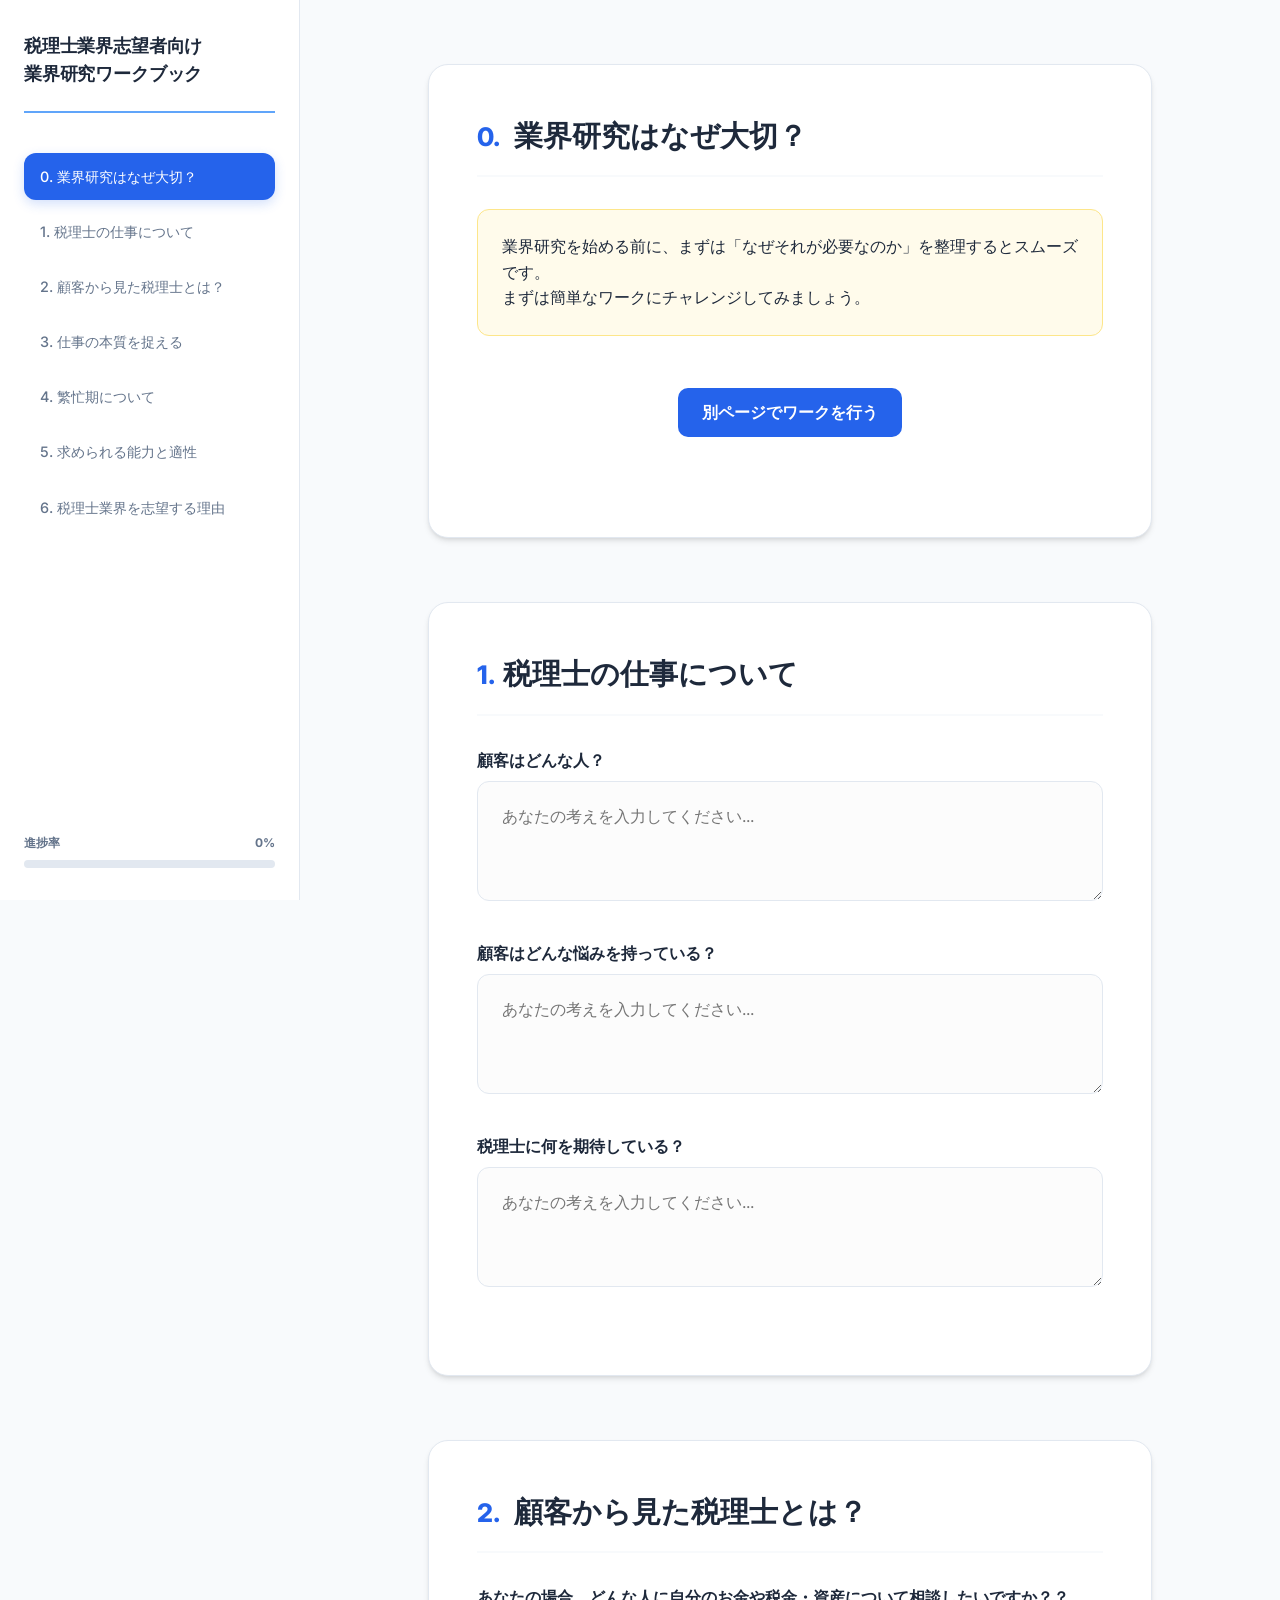
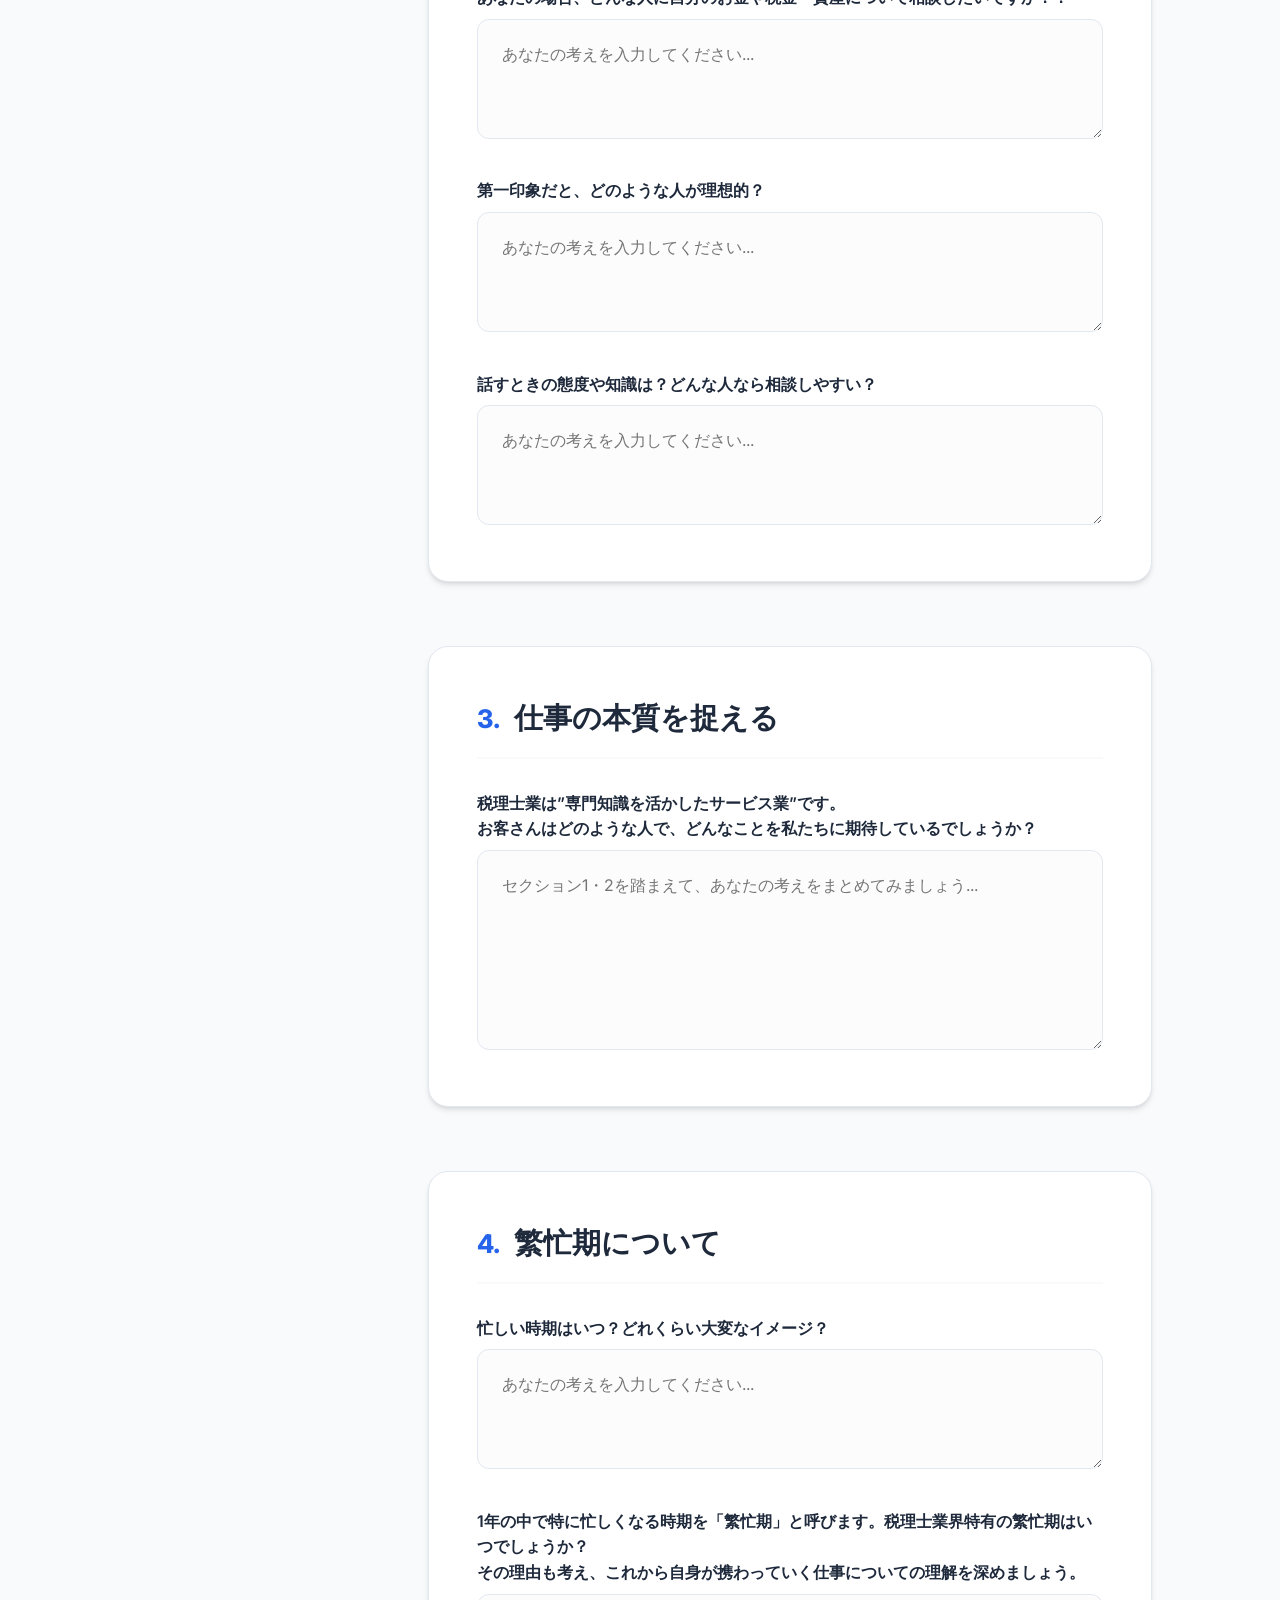
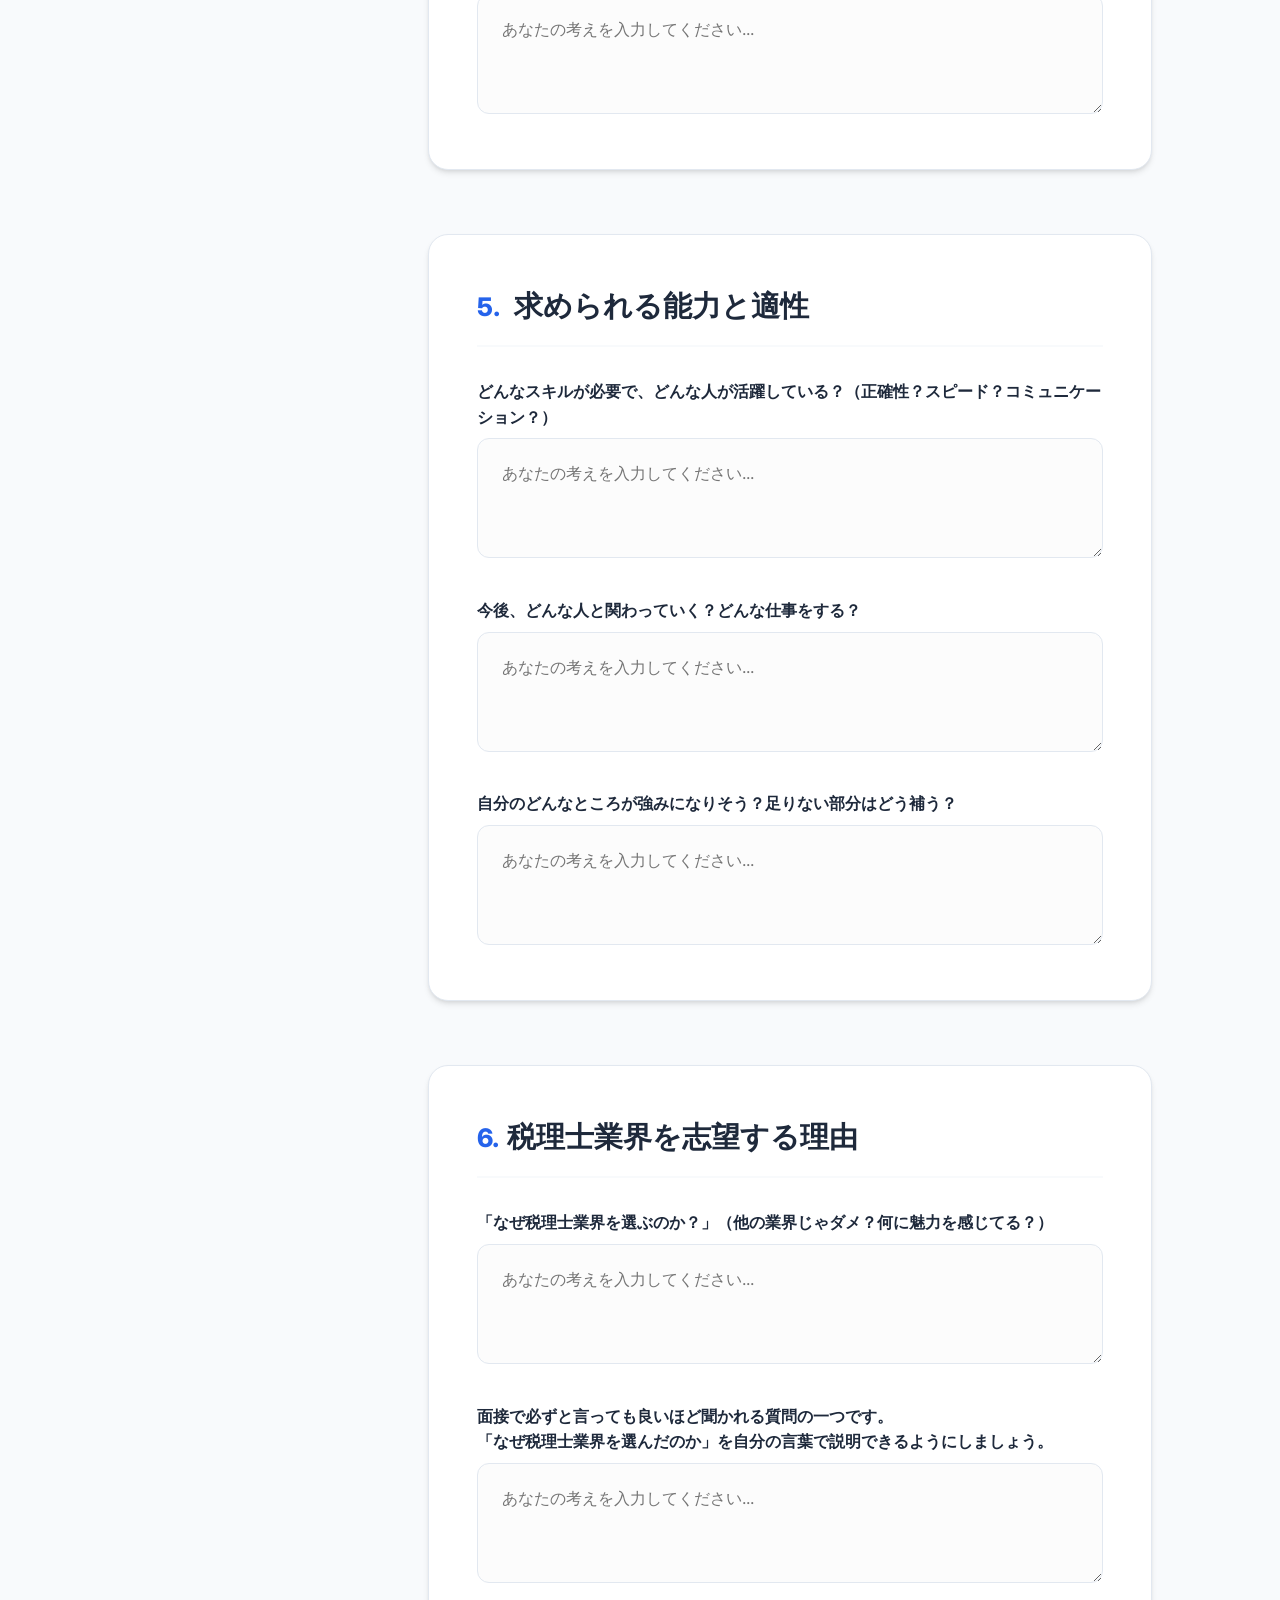
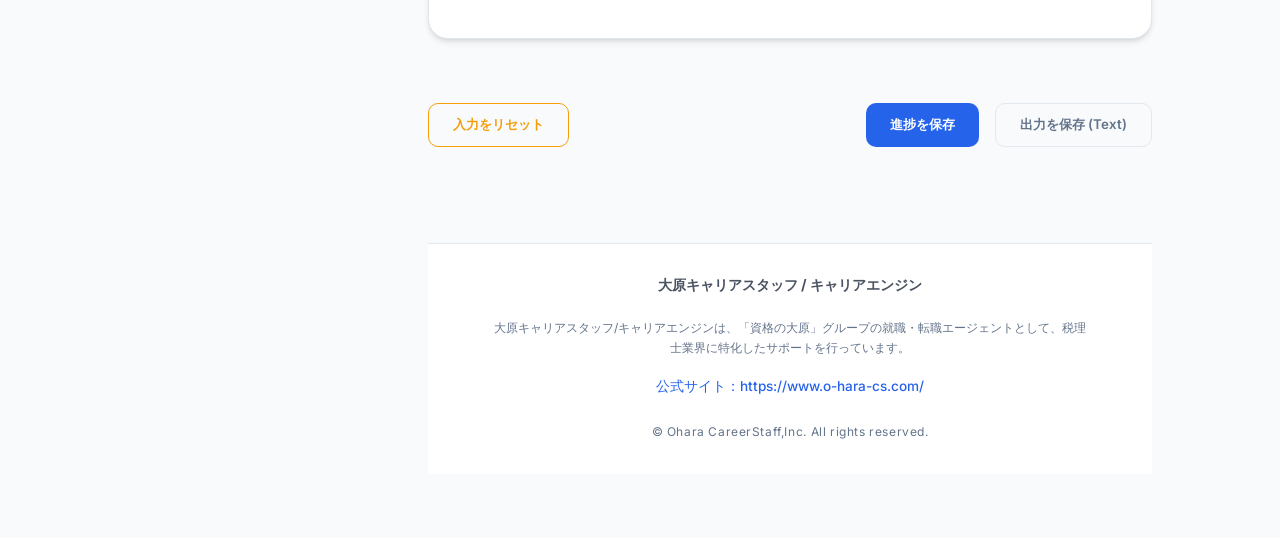
==== index.html @ fc51449e "Update index.html" ====
<!DOCTYPE html>
<html lang="ja">

<head>
    <meta charset="UTF-8">
    <meta name="viewport" content="width=device-width, initial-scale=1.0">
    <title>【税理士業界】業界研究ワークブック</title>
    <meta name="description" content="税理士業界への理解を深めるための8つの問い。ヒントを元に自分の考えを言語化しましょう。">
    <link rel="preconnect" href="https://fonts.googleapis.com">
    <link rel="preconnect" href="https://fonts.gstatic.com" crossorigin>
    <link
        href="https://fonts.googleapis.com/css2?family=Inter:wght@400;500;600;700;800&family=Outfit:wght@400;500;600;700;800&display=swap"
        rel="stylesheet">
    <link rel="stylesheet" href="style.css">
</head>

<body>
    <!-- Sidebar Navigation -->
    <aside class="sidebar">
        <div class="sidebar-header">
            <h1 class="sidebar-title">税理士業界志望者向け<br>業界研究ワークブック</h1>
        </div>
        <nav>
            <ul class="nav-links">
                <li class="nav-item"><a href="#section-0" class="active"><span>0. 業界研究はなぜ大切？</span></a></li>
                <li class="nav-item"><a href="#section-1"><span>1. 税理士の仕事について</span></a></li>
                <li class="nav-item"><a href="#section-2"><span>2. 顧客から見た税理士とは？</span></a></li>
                <li class="nav-item"><a href="#section-3"><span>3. 仕事の本質を捉える</span></a></li>
                <li class="nav-item"><a href="#section-4"><span>4. 繁忙期について</span></a></li>
                <li class="nav-item"><a href="#section-5"><span>5. 求められる能力と適性</span></a></li>
                <li class="nav-item"><a href="#section-6"><span>6. 税理士業界を志望する理由</span></a></li>
            </ul>
        </nav>
        <div class="progress-container">
            <div class="progress-label">
                <span>進捗率</span>
                <span id="progress-percent">0%</span>
            </div>
            <div class="progress-bar">
                <div id="progress-fill" class="progress-fill"></div>
            </div>
        </div>
    </aside>

    <!-- Main Content -->
    <main class="main-content">
        <form id="workbook-form">

            <!-- Section 0 -->
            <section id="section-0" class="workbook-section">
                <div class="section-header">
                    <h2 class="section-title"><span class="section-number">0.</span> 業界研究はなぜ大切？</h2>
                </div>
                <div style="background-color: var(--hint-bg); border: 1px solid var(--hint-border); padding: 1.5rem; border-radius: var(--radius); margin-bottom: 2rem;">
                    <p style="margin: 0;">業界研究を始める前に、まずは「なぜそれが必要なのか」を整理するとスムーズです。<br>
                        まずは簡単なワークにチャレンジしてみましょう。</p>
                </div>
                <div class="input-area" style="text-align: center; padding: 20px 0;">
                    <a href="work1.html" class="btn btn-primary"
                        style="display: inline-block; text-decoration: none; color: white;">別ページでワークを行う</a>
                </div>
            </section>

            <!-- Section 1 -->
            <section id="section-1" class="workbook-section">
                <div class="section-header">
                    <h2 class="section-title"><span class="section-number">1.</span>税理士の仕事について</h2>
                </div>
                
                <div class="question-block" style="margin-bottom: 2rem;">
                    <p style="margin-bottom: 0.5rem; font-weight: 600;">顧客はどんな人？</p>
                    <div class="input-area" style="margin-bottom: 0;">
                        <textarea name="q1_1" id="q1_1" placeholder="あなたの考えを入力してください..." style="min-height: 120px;"></textarea>
                    </div>
                </div>

                <div class="question-block" style="margin-bottom: 2rem;">
                    <p style="margin-bottom: 0.5rem; font-weight: 600;">顧客はどんな悩みを持っている？</p>
                    <div class="input-area" style="margin-bottom: 0;">
                        <textarea name="q1_2" id="q1_2" placeholder="あなたの考えを入力してください..." style="min-height: 120px;"></textarea>
                    </div>
                </div>

                <div class="question-block" style="margin-bottom: 2rem;">
                    <p style="margin-bottom: 0.5rem; font-weight: 600;">税理士に何を期待している？</p>
                    <div class="input-area" style="margin-bottom: 0;">
                        <textarea name="q1_3" id="q1_3" placeholder="あなたの考えを入力してください..." style="min-height: 120px;"></textarea>
                    </div>
                </div>

            </section>

            <!-- Section 2 -->
            <section id="section-2" class="workbook-section">
                <div class="section-header">
                    <h2 class="section-title"><span class="section-number">2.</span> 顧客から見た税理士とは？</h2>
                </div>
                
                
                <div class="question-block" style="margin-bottom: 2rem;">
                    <p style="margin-bottom: 0.5rem; font-weight: 600;">あなたの場合、どんな人に自分のお金や税金・資産について相談したいですか？？</p>
                    <div class="input-area" style="margin-bottom: 0;">
                        <textarea name="q2_1" id="q2_1" placeholder="あなたの考えを入力してください..." style="min-height: 120px;"></textarea>
                    </div>
                </div>

                <div class="question-block" style="margin-bottom: 2rem;">
                    <p style="margin-bottom: 0.5rem; font-weight: 600;">第一印象だと、どのような人が理想的？</p>
                    <div class="input-area" style="margin-bottom: 0;">
                        <textarea name="q2_2" id="q2_2" placeholder="あなたの考えを入力してください..." style="min-height: 120px;"></textarea>
                    </div>
                </div>

                <div class="question-block">
                    <p style="margin-bottom: 0.5rem; font-weight: 600;">話すときの態度や知識は？どんな人なら相談しやすい？</p>
                    <div class="input-area" style="margin-bottom: 0;">
                        <textarea name="q2_3" id="q2_3" placeholder="あなたの考えを入力してください..." style="min-height: 120px;"></textarea>
                    </div>
                </div>
            </section>

            <!-- Section 3 -->
            <section id="section-3" class="workbook-section">
                <div class="section-header">
                    <h2 class="section-title"><span class="section-number">3.</span> 仕事の本質を捉える</h2>
                </div>
                
                <div class="question-block">
                    <p style="margin-bottom: 0.5rem; font-weight: 600;">税理士業は”専門知識を活かしたサービス業”です。<br>お客さんはどのような人で、どんなことを私たちに期待しているでしょうか？</p>
                    <div class="input-area" style="margin-bottom: 0;">
                        <textarea name="q3_1" id="q3_1" placeholder="セクション1・2を踏まえて、あなたの考えをまとめてみましょう..." style="min-height: 200px;"></textarea>
                    </div>
                </div>
            </section>

            <!-- Section 4 -->
            <section id="section-4" class="workbook-section">
                <div class="section-header">
                    <h2 class="section-title"><span class="section-number">4.</span> 繁忙期について</h2>
                </div>
                <div class="question-block" style="margin-bottom: 2rem;">
                    <p style="margin-bottom: 0.5rem; font-weight: 600;">忙しい時期はいつ？どれくらい大変なイメージ？</p>
                    <div class="input-area" style="margin-bottom: 0;">
                        <textarea name="q4_1" id="q4_1" placeholder="あなたの考えを入力してください..." style="min-height: 120px;"></textarea>
                    </div>
                </div>

                <div class="question-block">
                    <p style="margin-bottom: 0.5rem; font-weight: 600;">1年の中で特に忙しくなる時期を「繁忙期」と呼びます。税理士業界特有の繁忙期はいつでしょうか？<br>その理由も考え、これから自身が携わっていく仕事についての理解を深めましょう。</p>
                    <div class="input-area" style="margin-bottom: 0;">
                        <textarea name="q4_2" id="q4_2" placeholder="あなたの考えを入力してください..." style="min-height: 120px;"></textarea>
                    </div>
                </div>
            </section>

            <!-- Section 5 -->
            <section id="section-5" class="workbook-section">
                <div class="section-header">
                    <h2 class="section-title"><span class="section-number">5.</span> 求められる能力と適性</h2>
                </div>
                <div class="question-block" style="margin-bottom: 2rem;">
                    <p style="margin-bottom: 0.5rem; font-weight: 600;">どんなスキルが必要で、どんな人が活躍している？（正確性？スピード？コミュニケーション？）</p>
                    <div class="input-area" style="margin-bottom: 0;">
                        <textarea name="q5_1" id="q5_1" placeholder="あなたの考えを入力してください..." style="min-height: 120px;"></textarea>
                    </div>
                </div>

                <div class="question-block" style="margin-bottom: 2rem;">
                    <p style="margin-bottom: 0.5rem; font-weight: 600;">今後、どんな人と関わっていく？どんな仕事をする？</p>
                    <div class="input-area" style="margin-bottom: 0;">
                        <textarea name="q5_2" id="q5_2" placeholder="あなたの考えを入力してください..." style="min-height: 120px;"></textarea>
                    </div>
                </div>

                <div class="question-block">
                    <p style="margin-bottom: 0.5rem; font-weight: 600;">自分のどんなところが強みになりそう？足りない部分はどう補う？</p>
                    <div class="input-area" style="margin-bottom: 0;">
                        <textarea name="q5_3" id="q5_3" placeholder="あなたの考えを入力してください..." style="min-height: 120px;"></textarea>
                    </div>
                </div>
            </section>

            <!-- Section 6 -->
            <section id="section-6" class="workbook-section">
                <div class="section-header">
                    <h2 class="section-title"><span class="section-number">6.</span>税理士業界を志望する理由</h2>
                </div>
                <div class="question-block" style="margin-bottom: 2rem;">
                    <p style="margin-bottom: 0.5rem; font-weight: 600;">「なぜ税理士業界を選ぶのか？」（他の業界じゃダメ？何に魅力を感じてる？）</p>
                    <div class="input-area" style="margin-bottom: 0;">
                        <textarea name="q6_1" id="q6_1" placeholder="あなたの考えを入力してください..." style="min-height: 120px;"></textarea>
                    </div>
                </div>

                <div class="question-block">
                    <p style="margin-bottom: 0.5rem; font-weight: 600;">面接で必ずと言っても良いほど聞かれる質問の一つです。<br>「なぜ税理士業界を選んだのか」を自分の言葉で説明できるようにしましょう。</p>
                    <div class="input-area" style="margin-bottom: 0;">
                        <textarea name="q6_2" id="q6_2" placeholder="あなたの考えを入力してください..." style="min-height: 120px;"></textarea>
                    </div>
                </div>
            </section>

            <div class="actions">
                <button type="button" id="reset-btn" class="btn btn-outline"
                    style="color: var(--accent); border-color: var(--accent);">入力をリセット</button>
                <div style="flex: 1;"></div>
                <button type="button" id="save-btn" class="btn btn-primary">進捗を保存</button>
                <button type="button" id="export-btn" class="btn btn-outline">出力を保存 (Text)</button>
            </div>
        </form>

        <footer class="main-footer">
            <div class="footer-logo">
                <div class="brand-text">大原キャリアスタッフ / キャリアエンジン</div>
            </div>
            <p class="footer-description">
                大原キャリアスタッフ/キャリアエンジンは、「資格の大原」グループの就職・転職エージェントとして、税理士業界に特化したサポートを行っています。
            </p>
            <div class="footer-links">
                <a href="https://www.o-hara-cs.com/" target="_blank">公式サイト：https://www.o-hara-cs.com/</a>
            </div>
            <p class="copyright">© Ohara CareerStaff,Inc. All rights reserved.</p>
        </footer>
    </main>

    <div id="toast"
        style="position: fixed; bottom: 20px; right: 20px; background: #334155; color: white; padding: 10px 20px; border-radius: 8px; display: none; z-index: 1000;">
        保存しました
    </div>

    <script src="app.js"></script>
</body>

</html>
---- style.css ----
:root {
    --primary: #2563eb;
    --primary-light: #60a5fa;
    --primary-dark: #1e40af;
    --accent: #f59e0b;
    --bg-main: #f8fafc;
    --card-bg: #ffffff;
    --sidebar-bg: #ffffff;
    --text-main: #1e293b;
    --text-muted: #64748b;
    --border: #e2e8f0;
    --hint-bg: #fffbeb;
    --hint-border: #fde68a;
    --hint-text: #b45309;
    --deep-bg: #f0f9ff;
    --deep-border: #bae6fd;
    --deep-text: #0369a1;
    --radius: 12px;
    --shadow: 0 4px 6px -1px rgb(0 0 0 / 0.1), 0 2px 4px -2px rgb(0 0 0 / 0.1);
    --transition: all 0.2s ease;
}

* {
    margin: 0;
    padding: 0;
    box-sizing: border-box;
}

body {
    font-family: 'Inter', 'Outfit', -apple-system, BlinkMacSystemFont, "Segoe UI", Roboto, "Helvetica Neue", Arial, sans-serif;
    color: var(--text-main);
    background-color: var(--bg-main);
    line-height: 1.6;
    display: flex;
    min-height: 100vh;
}

/* Sidebar */
.sidebar {
    width: 300px;
    background-color: var(--sidebar-bg);
    border-right: 1px solid var(--border);
    height: 100vh;
    position: fixed;
    padding: 2rem 1.5rem;
    overflow-y: auto;
    display: flex;
    flex-direction: column;
}

.sidebar-header {
    margin-bottom: 2.5rem;
    padding-bottom: 1.5rem;
    border-bottom: 2px solid var(--primary-light);
}

.sidebar-title {
    font-family: 'Outfit', 'Inter', sans-serif;
    font-size: 1.15rem;
    font-weight: 800;
    line-height: 1.5;
    color: var(--text-main);
    letter-spacing: -0.01em;
}

.brand-text {
    font-family: 'Inter', 'Outfit', sans-serif;
    font-weight: 700;
    color: var(--text-main);
    font-size: 0.9rem;
    line-height: 1.25;
}

.brand-text span {
    font-size: 0.95rem;
    color: #1a202c;
    display: block;
}

.nav-links {
    list-style: none;
    flex: 1;
}

.nav-item {
    margin-bottom: 0.5rem;
}

.nav-item a {
    display: flex;
    align-items: center;
    padding: 0.75rem 1rem;
    text-decoration: none;
    color: var(--text-muted);
    border-radius: var(--radius);
    font-size: 0.9rem;
    font-weight: 500;
    transition: var(--transition);
}

.nav-item a:hover {
    background-color: #e2e8f0;
    color: var(--text-main);
}

.nav-item a.active {
    background-color: var(--primary);
    color: white;
    box-shadow: 0 4px 12px rgba(37, 99, 235, 0.2);
}

.progress-container {
    margin-top: auto;
    padding-top: 2rem;
}

.progress-label {
    font-size: 0.75rem;
    font-weight: 700;
    text-transform: uppercase;
    color: var(--text-muted);
    margin-bottom: 0.5rem;
    display: flex;
    justify-content: space-between;
}

.progress-bar {
    height: 8px;
    background-color: var(--border);
    border-radius: 4px;
    overflow: hidden;
}

.progress-fill {
    height: 100%;
    background-color: var(--primary);
    width: 0%;
    transition: width 0.5s ease;
}

/* Main Content */
.main-content {
    margin-left: 300px;
    flex: 1;
    padding: 4rem 10%;
    max-width: 1200px;
}

.workbook-section {
    background: var(--card-bg);
    border-radius: 20px;
    padding: 3rem;
    box-shadow: var(--shadow);
    margin-bottom: 4rem;
    border: 1px solid var(--border);
    animation: slideUp 0.6s ease-out;
}

@keyframes slideUp {
    from {
        opacity: 0;
        transform: translateY(20px);
    }

    to {
        opacity: 1;
        transform: translateY(0);
    }
}

.section-header {
    margin-bottom: 2rem;
    border-bottom: 2px solid var(--bg-main);
    padding-bottom: 1rem;
}

.section-number {
    display: inline-block;
    color: var(--primary);
    font-weight: 800;
    font-size: 1.6rem;
    margin-right: 0.5rem;
}

.section-title {
    font-size: 1.8rem;
    font-weight: 700;
}

.hint-box {
    background-color: var(--hint-bg);
    border: 1px solid var(--hint-border);
    padding: 1.5rem;
    border-radius: var(--radius);
    margin-bottom: 2rem;
    position: relative;
}

.hint-box::before {
    content: "HINT";
    position: absolute;
    top: -10px;
    left: 20px;
    background-color: var(--accent);
    color: white;
    font-size: 0.7rem;
    font-weight: 900;
    padding: 2px 8px;
    border-radius: 4px;
}

.question-box::before {
    content: "Question";
    background-color: var(--primary); /* Optional: different color to distinguish from HINT */
}

.hint-list {
    list-style: none;
}

.hint-list li {
    font-size: 0.95rem;
    color: var(--hint-text);
    margin-bottom: 0.5rem;
}

.hint-list li::before {
    content: "👉";
    margin-right: 8px;
}

.input-area {
    margin-bottom: 2rem;
}

textarea {
    width: 100%;
    min-height: 200px;
    padding: 1.5rem;
    border: 1px solid var(--border);
    border-radius: var(--radius);
    font-family: inherit;
    font-size: 1rem;
    resize: vertical;
    transition: var(--transition);
    background-color: #fcfcfc;
}

textarea:focus {
    outline: none;
    border-color: var(--primary);
    box-shadow: 0 0 0 4px rgba(37, 99, 235, 0.1);
    background-color: white;
}

.deep-dive {
    background-color: var(--deep-bg);
    border: 1px solid var(--deep-border);
    padding: 1.5rem;
    border-radius: var(--radius);
}

.deep-dive h4 {
    color: var(--deep-text);
    font-size: 1rem;
    margin-bottom: 0.75rem;
    display: flex;
    align-items: center;
    gap: 8px;
}

.deep-dive h4 i {
    font-style: normal;
}

.deep-dive p {
    font-size: 0.9rem;
    color: var(--deep-text);
    opacity: 0.8;
}

.actions {
    display: flex;
    justify-content: flex-end;
    gap: 1rem;
    margin-top: 2rem;
}

.btn {
    padding: 0.75rem 1.5rem;
    border-radius: 10px;
    font-weight: 600;
    cursor: pointer;
    transition: var(--transition);
    border: none;
    font-family: inherit;
}

.btn-primary {
    background-color: var(--primary);
    color: white;
}

.btn-primary:hover {
    background-color: var(--primary-dark);
}

.btn-outline {
    background-color: transparent;
    border: 1px solid var(--border);
    color: var(--text-muted);
}

.btn-outline:hover {
    background-color: var(--bg-main);
    color: var(--text-main);
}

/* Footer Styling */
.main-footer {
    margin-top: 6rem;
    background: white;
    border-top: 1px solid var(--border);
    padding: 2rem 0;
    text-align: center;
}

.footer-logo {
    display: flex;
    justify-content: center;
    align-items: center;
    gap: 10px;
    margin-bottom: 1.5rem;
    opacity: 0.8;
}

.footer-description {
    max-width: 600px;
    margin: 0 auto 1rem;
    color: var(--text-muted);
    font-size: 0.75rem;
    line-height: 1.6;
}

.footer-links {
    margin-bottom: 1.5rem;
}

.footer-links a {
    color: var(--primary);
    text-decoration: none;
    font-size: 0.85rem;
    font-weight: 500;
}

.copyright {
    font-size: 0.75rem;
    color: var(--text-muted);
    letter-spacing: 0.05em;
}

/* Responsive */
@media (max-width: 1024px) {
    .sidebar {
        width: 80px;
        padding: 2rem 0.5rem;
    }

    .sidebar-header {
        text-align: center;
    }

    .sidebar-title {
        display: none;
    }

    .main-content {
        margin-left: 80px;
        padding: 2rem 5%;
    }

    .nav-item a {
        justify-content: center;
        padding: 1rem;
    }
}

@media (max-width: 768px) {
    body {
        flex-direction: column;
    }

    .sidebar {
        position: sticky;
        top: 0;
        width: 100%;
        height: auto;
        border-right: none;
        border-bottom: 1px solid var(--border);
        padding: 1rem;
        z-index: 100;
        background: rgba(255, 255, 255, 0.95);
        backdrop-filter: blur(8px);
    }

    .sidebar-header {
        margin-bottom: 1rem;
        padding-bottom: 0.5rem;
        border-bottom: 1px solid var(--border);
        text-align: center;
    }

    .sidebar-title {
        display: block;
        font-size: 1rem;
    }

    .nav-links {
        display: flex;
        flex-wrap: wrap;
        justify-content: center;
        gap: 0.5rem;
        padding-bottom: 0.5rem;
    }

    .nav-item {
        margin-bottom: 0.25rem;
        flex-shrink: 0;
    }

    .nav-item a {
        padding: 0.4rem 0.8rem;
        font-size: 0.75rem;
        border: 1px solid var(--border);
        background: white;
    }

    .nav-item a.active {
        background: var(--primary);
        border-color: var(--primary);
    }

    .progress-container {
        display: none;
    }

    .main-content {
        margin-left: 0;
        padding: 2rem 1rem;
    }

    .workbook-section {
        padding: 1.5rem;
        margin-bottom: 2rem;
    }

    .section-title {
        font-size: 1.4rem;
    }

    .section-number {
        font-size: 1.3rem;
    }

    .hint-box {
        padding: 1rem;
        margin-bottom: 1rem;
    }

    textarea {
        min-height: 200px;
        padding: 1rem;
        background-color: white;
        border-color: #cbd5e1;
    }

    .actions {
        flex-direction: column;
        gap: 0.5rem;
    }

    .actions .btn {
        width: 100%;
    }

    .actions div {
        display: none;
    }
}
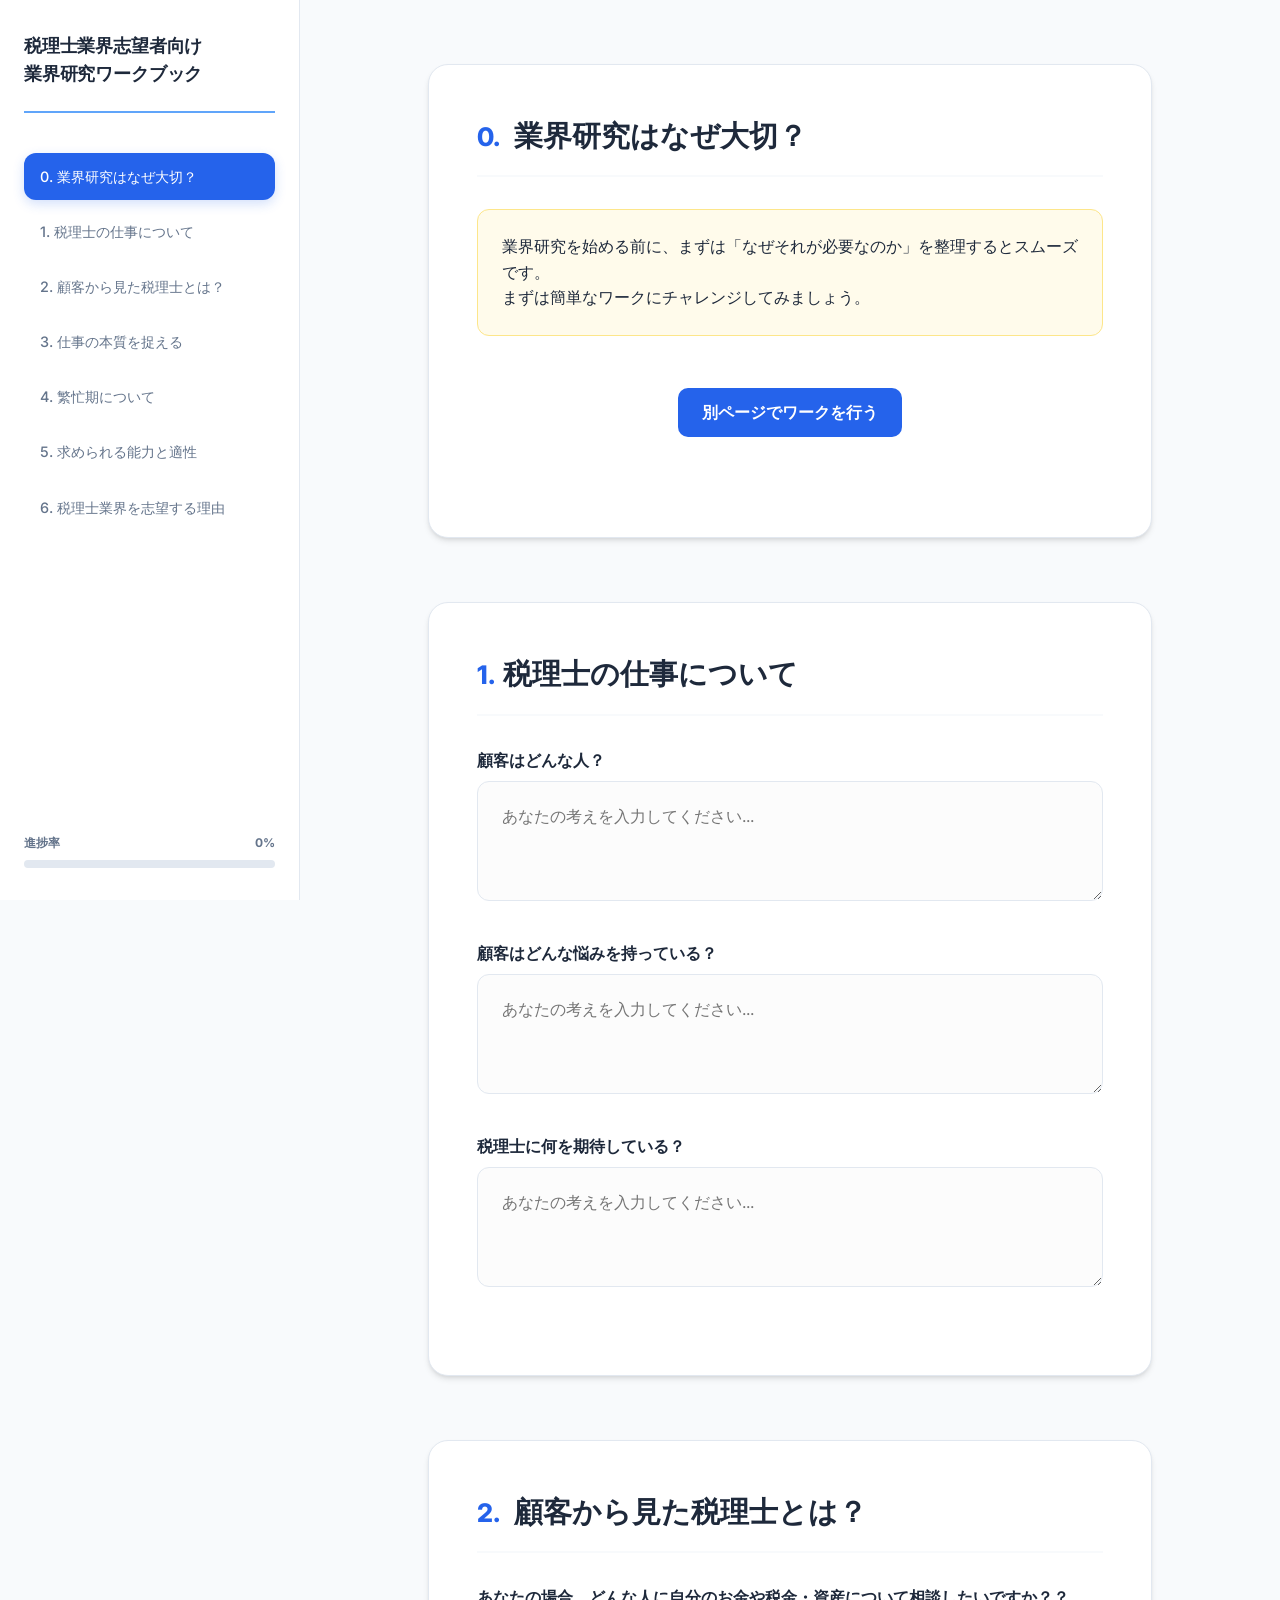
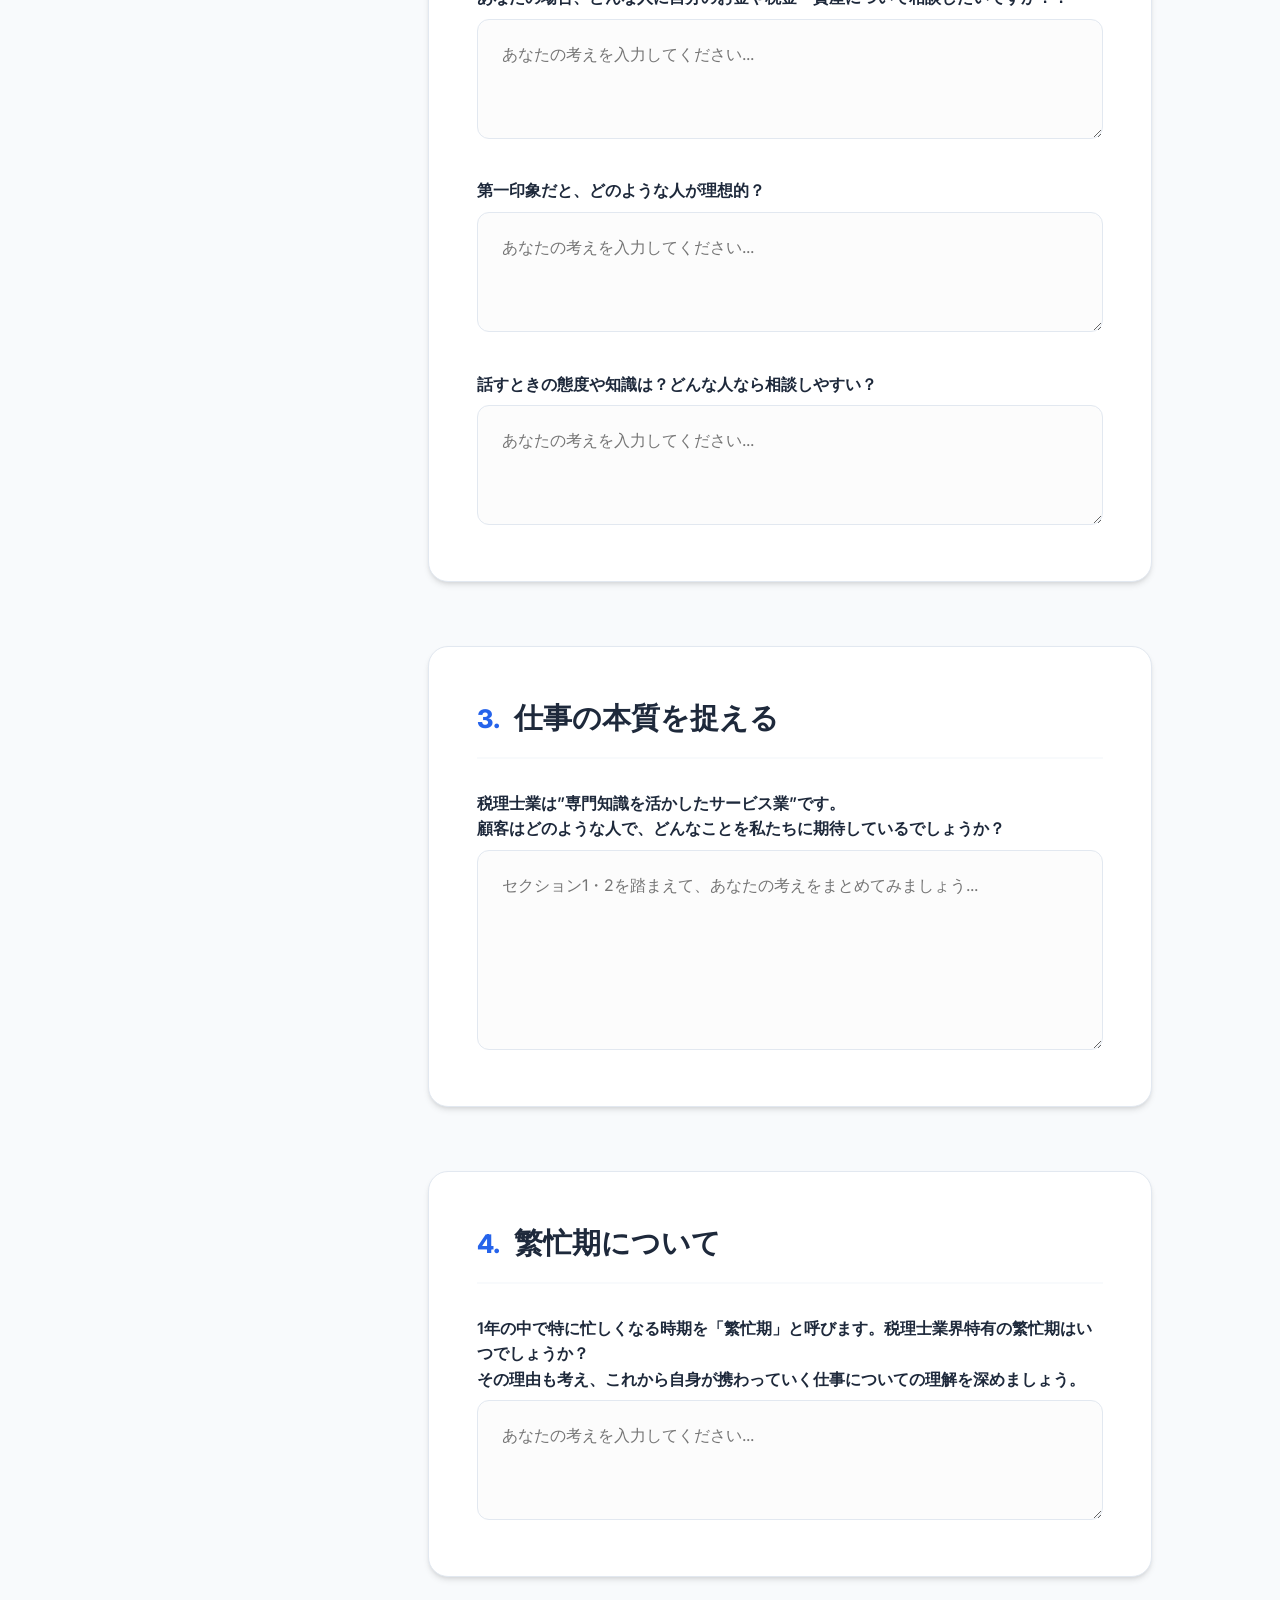
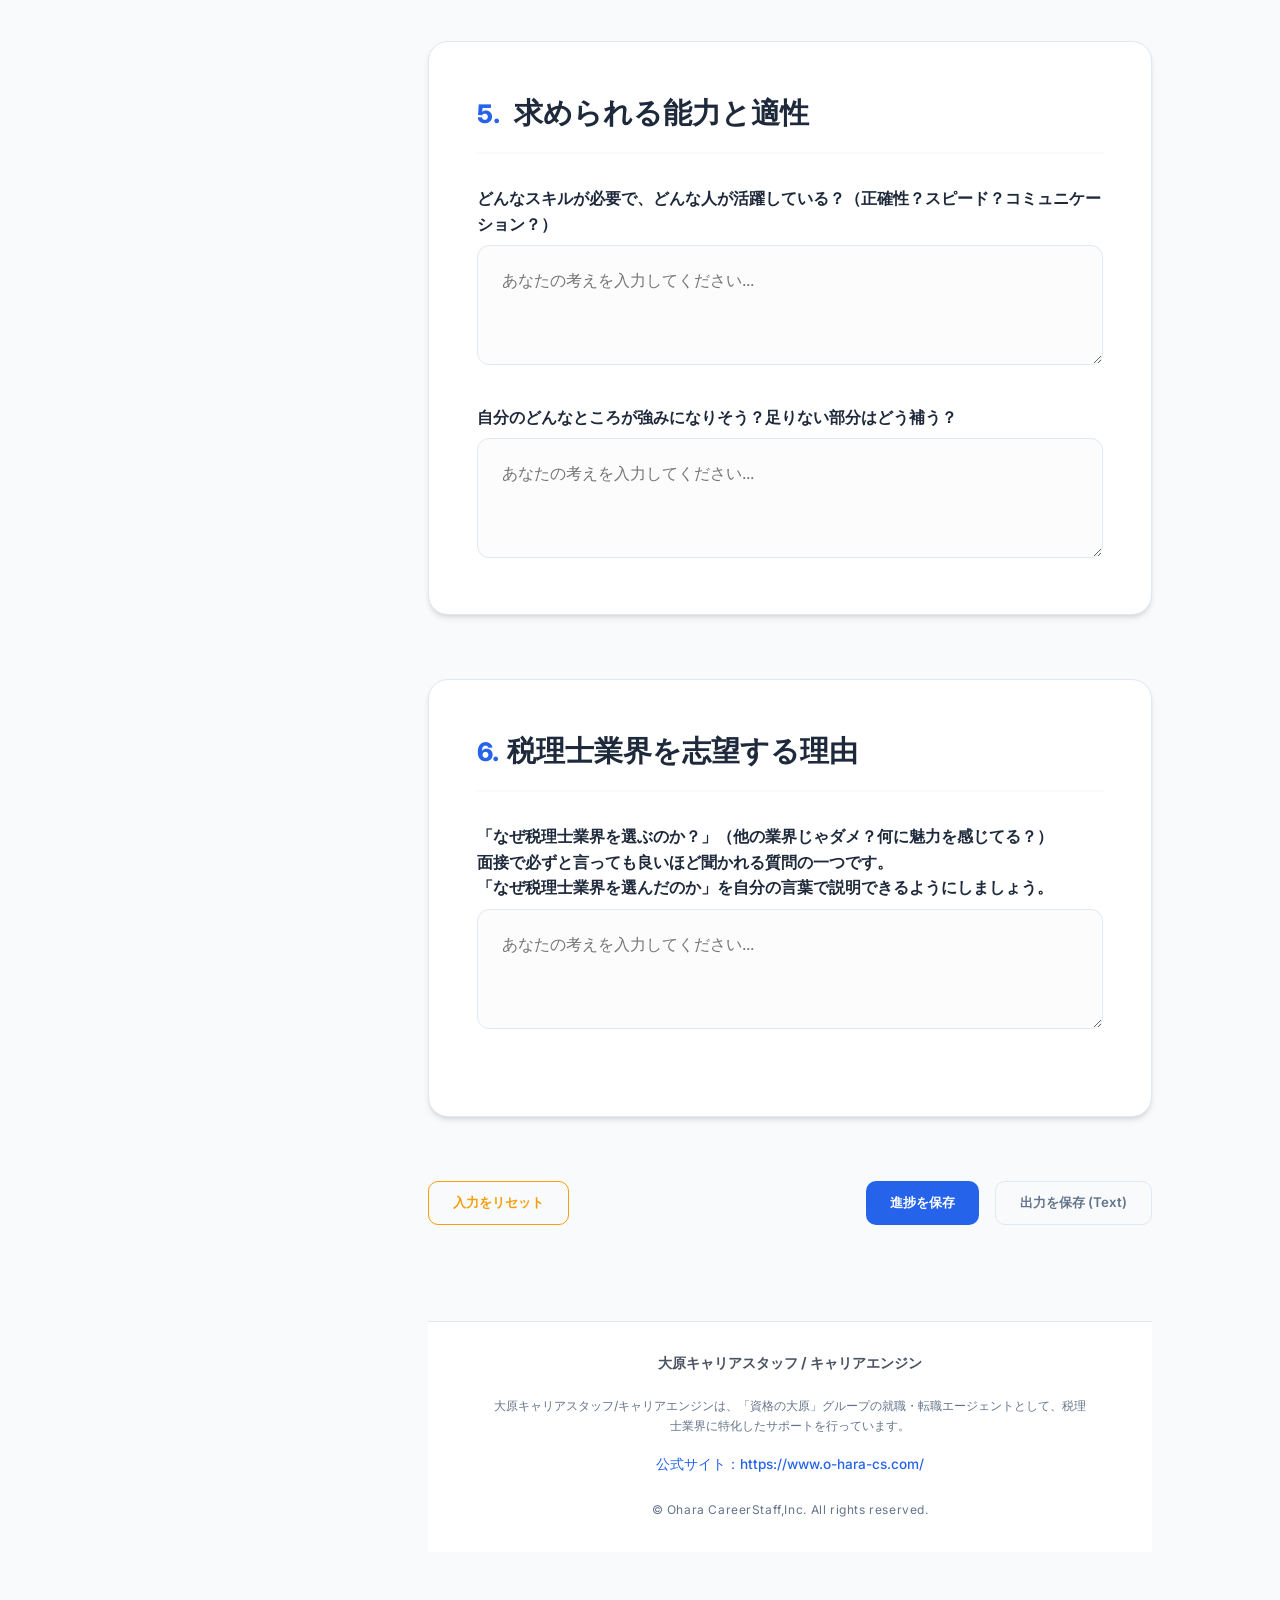
==== commit c75b7482: "Update index.html" ====
--- a/index.html
+++ b/index.html
@@ -126,7 +126,7 @@
                 </div>
                 
                 <div class="question-block">
-                    <p style="margin-bottom: 0.5rem; font-weight: 600;">税理士業は”専門知識を活かしたサービス業”です。<br>お客さんはどのような人で、どんなことを私たちに期待しているでしょうか？</p>
+                    <p style="margin-bottom: 0.5rem; font-weight: 600;">税理士業は”専門知識を活かしたサービス業”です。<br>顧客はどのような人で、どんなことを私たちに期待しているでしょうか？</p>
                     <div class="input-area" style="margin-bottom: 0;">
                         <textarea name="q3_1" id="q3_1" placeholder="セクション1・2を踏まえて、あなたの考えをまとめてみましょう..." style="min-height: 200px;"></textarea>
                     </div>
@@ -138,12 +138,6 @@
                 <div class="section-header">
                     <h2 class="section-title"><span class="section-number">4.</span> 繁忙期について</h2>
                 </div>
-                <div class="question-block" style="margin-bottom: 2rem;">
-                    <p style="margin-bottom: 0.5rem; font-weight: 600;">忙しい時期はいつ？どれくらい大変なイメージ？</p>
-                    <div class="input-area" style="margin-bottom: 0;">
-                        <textarea name="q4_1" id="q4_1" placeholder="あなたの考えを入力してください..." style="min-height: 120px;"></textarea>
-                    </div>
-                </div>
 
                 <div class="question-block">
                     <p style="margin-bottom: 0.5rem; font-weight: 600;">1年の中で特に忙しくなる時期を「繁忙期」と呼びます。税理士業界特有の繁忙期はいつでしょうか？<br>その理由も考え、これから自身が携わっていく仕事についての理解を深めましょう。</p>
@@ -165,13 +159,6 @@
                     </div>
                 </div>
 
-                <div class="question-block" style="margin-bottom: 2rem;">
-                    <p style="margin-bottom: 0.5rem; font-weight: 600;">今後、どんな人と関わっていく？どんな仕事をする？</p>
-                    <div class="input-area" style="margin-bottom: 0;">
-                        <textarea name="q5_2" id="q5_2" placeholder="あなたの考えを入力してください..." style="min-height: 120px;"></textarea>
-                    </div>
-                </div>
-
                 <div class="question-block">
                     <p style="margin-bottom: 0.5rem; font-weight: 600;">自分のどんなところが強みになりそう？足りない部分はどう補う？</p>
                     <div class="input-area" style="margin-bottom: 0;">
@@ -186,18 +173,12 @@
                     <h2 class="section-title"><span class="section-number">6.</span>税理士業界を志望する理由</h2>
                 </div>
                 <div class="question-block" style="margin-bottom: 2rem;">
-                    <p style="margin-bottom: 0.5rem; font-weight: 600;">「なぜ税理士業界を選ぶのか？」（他の業界じゃダメ？何に魅力を感じてる？）</p>
+                    <p style="margin-bottom: 0.5rem; font-weight: 600;">「なぜ税理士業界を選ぶのか？」（他の業界じゃダメ？何に魅力を感じてる？）<br>面接で必ずと言っても良いほど聞かれる質問の一つです。<br>「なぜ税理士業界を選んだのか」を自分の言葉で説明できるようにしましょう。</p>
                     <div class="input-area" style="margin-bottom: 0;">
                         <textarea name="q6_1" id="q6_1" placeholder="あなたの考えを入力してください..." style="min-height: 120px;"></textarea>
                     </div>
                 </div>
 
-                <div class="question-block">
-                    <p style="margin-bottom: 0.5rem; font-weight: 600;">面接で必ずと言っても良いほど聞かれる質問の一つです。<br>「なぜ税理士業界を選んだのか」を自分の言葉で説明できるようにしましょう。</p>
-                    <div class="input-area" style="margin-bottom: 0;">
-                        <textarea name="q6_2" id="q6_2" placeholder="あなたの考えを入力してください..." style="min-height: 120px;"></textarea>
-                    </div>
-                </div>
             </section>
 
             <div class="actions">
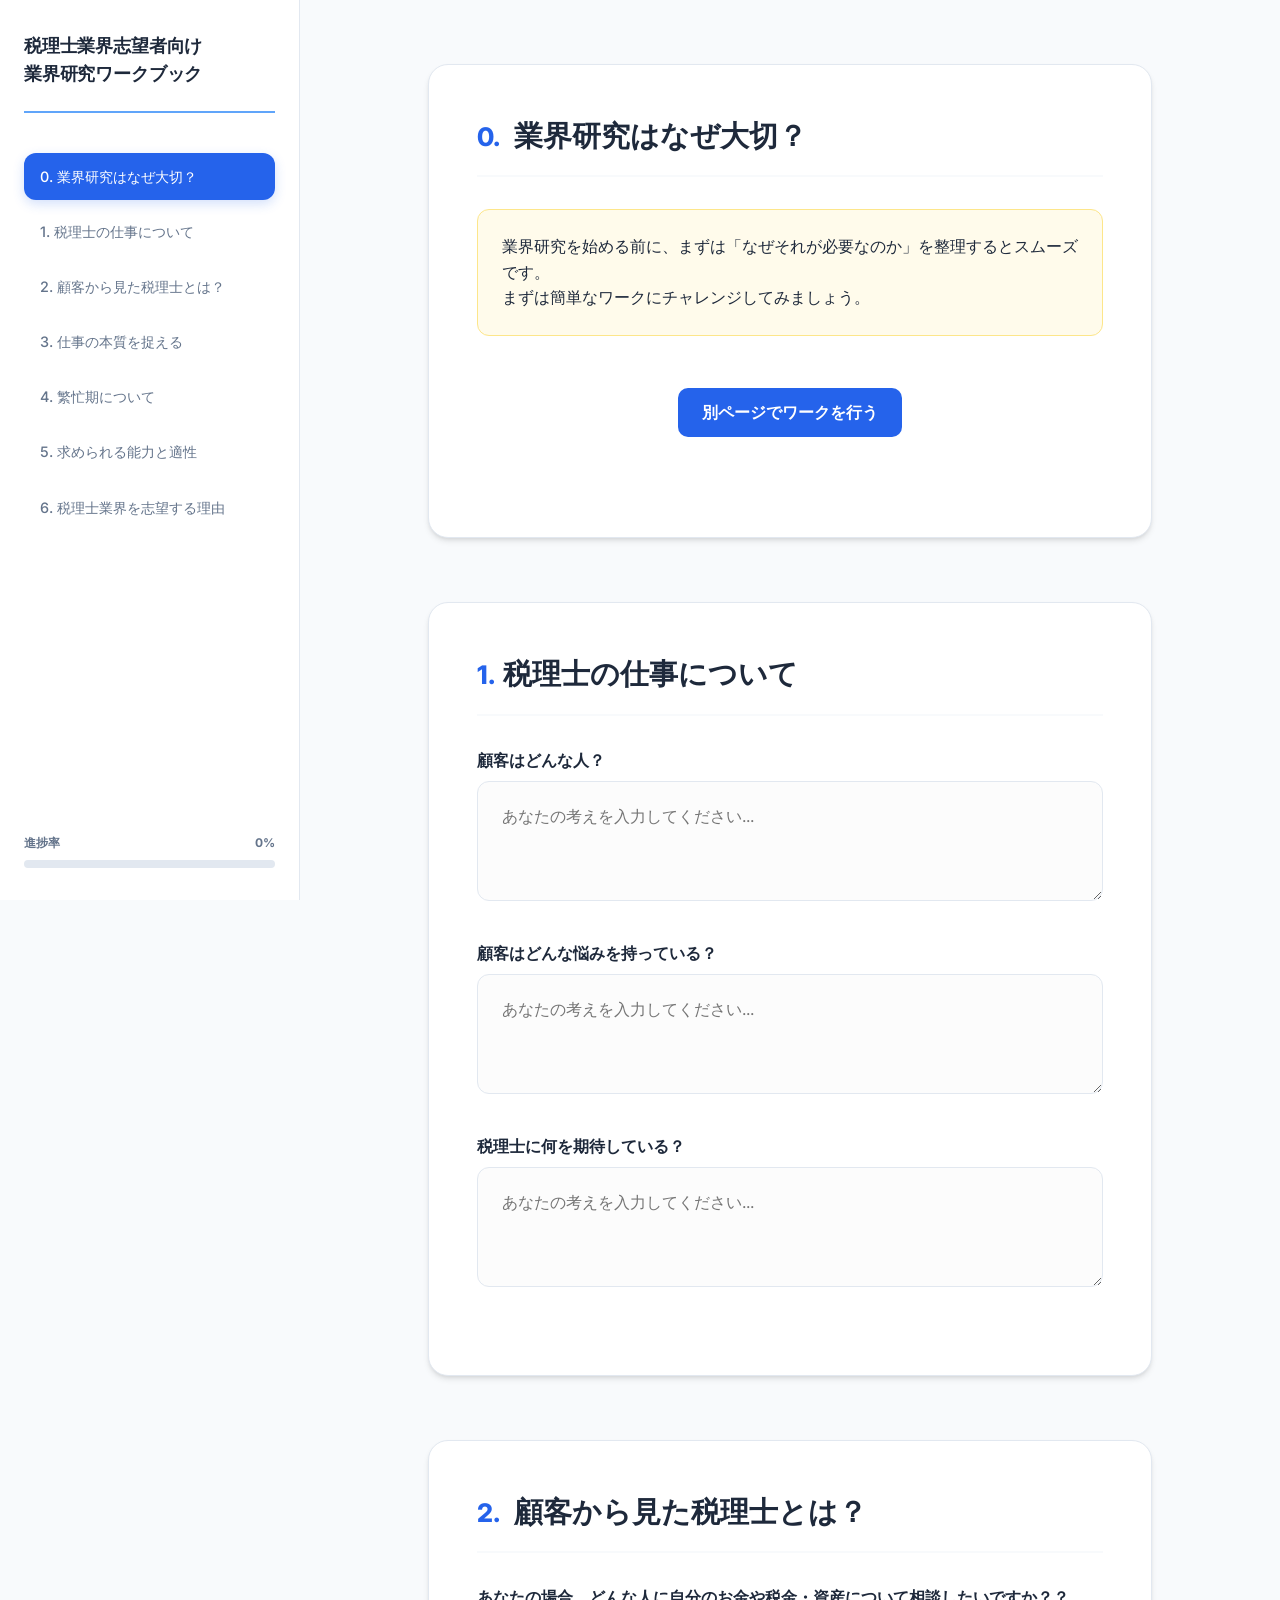
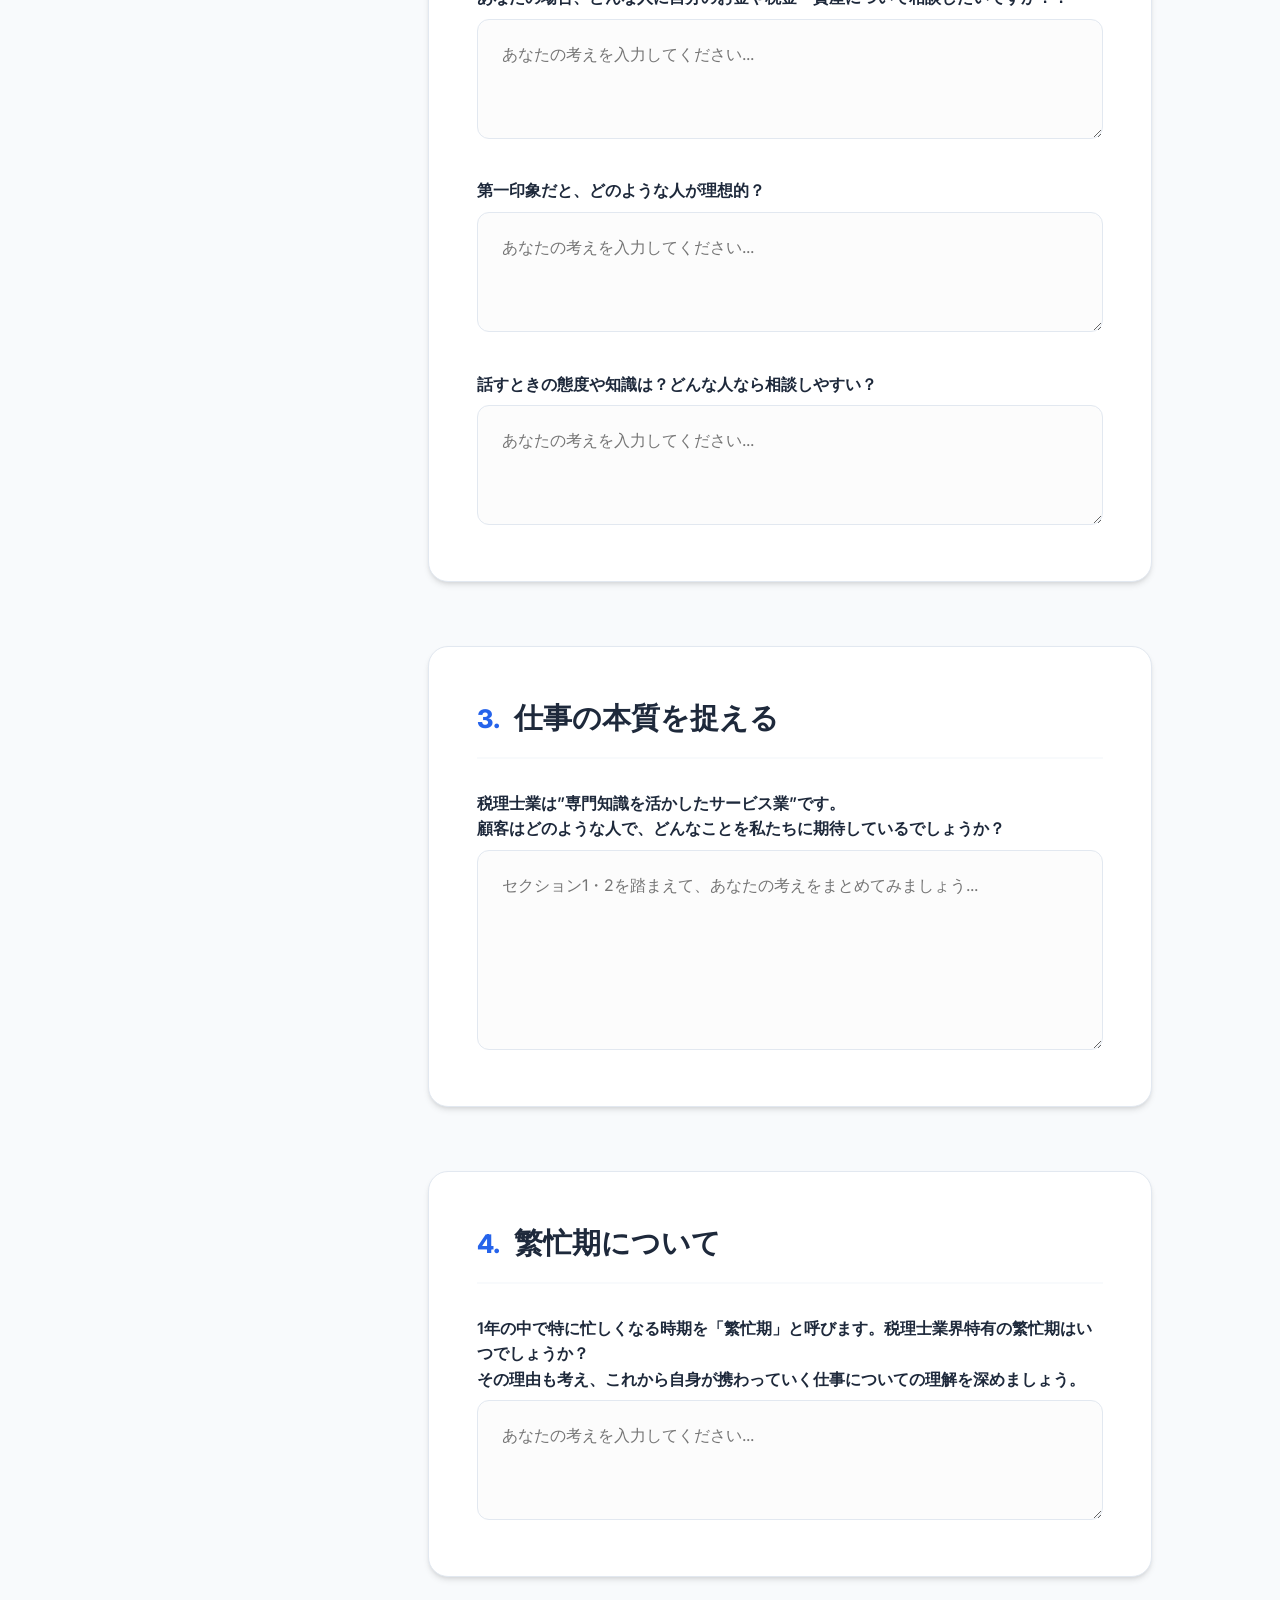
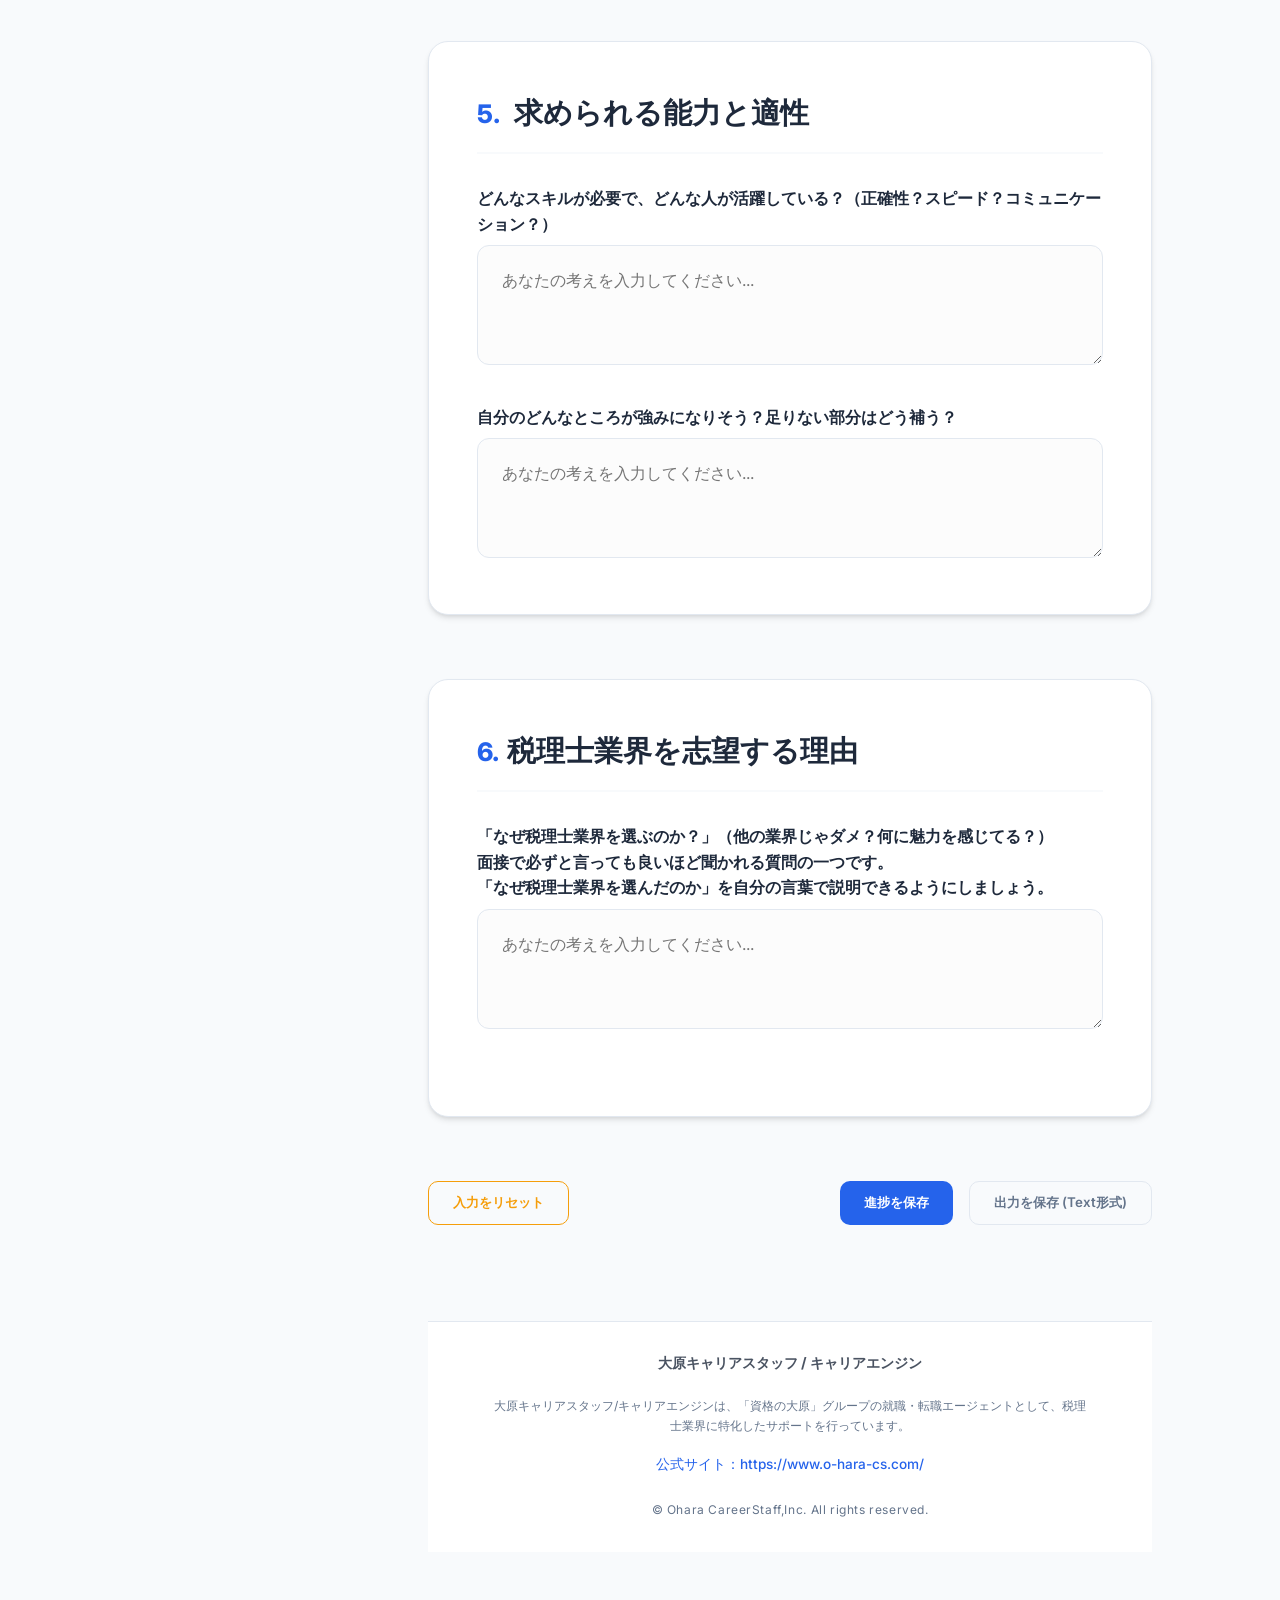
==== commit c001ea65: "Update index.html" ====
--- a/index.html
+++ b/index.html
@@ -51,7 +51,8 @@
                 <div class="section-header">
                     <h2 class="section-title"><span class="section-number">0.</span> 業界研究はなぜ大切？</h2>
                 </div>
-                <div style="background-color: var(--hint-bg); border: 1px solid var(--hint-border); padding: 1.5rem; border-radius: var(--radius); margin-bottom: 2rem;">
+                <div
+                    style="background-color: var(--hint-bg); border: 1px solid var(--hint-border); padding: 1.5rem; border-radius: var(--radius); margin-bottom: 2rem;">
                     <p style="margin: 0;">業界研究を始める前に、まずは「なぜそれが必要なのか」を整理するとスムーズです。<br>
                         まずは簡単なワークにチャレンジしてみましょう。</p>
                 </div>
@@ -66,25 +67,28 @@
                 <div class="section-header">
                     <h2 class="section-title"><span class="section-number">1.</span>税理士の仕事について</h2>
                 </div>
-                
+
                 <div class="question-block" style="margin-bottom: 2rem;">
                     <p style="margin-bottom: 0.5rem; font-weight: 600;">顧客はどんな人？</p>
                     <div class="input-area" style="margin-bottom: 0;">
-                        <textarea name="q1_1" id="q1_1" placeholder="あなたの考えを入力してください..." style="min-height: 120px;"></textarea>
+                        <textarea name="q1_1" id="q1_1" placeholder="あなたの考えを入力してください..."
+                            style="min-height: 120px;"></textarea>
                     </div>
                 </div>
 
                 <div class="question-block" style="margin-bottom: 2rem;">
                     <p style="margin-bottom: 0.5rem; font-weight: 600;">顧客はどんな悩みを持っている？</p>
                     <div class="input-area" style="margin-bottom: 0;">
-                        <textarea name="q1_2" id="q1_2" placeholder="あなたの考えを入力してください..." style="min-height: 120px;"></textarea>
+                        <textarea name="q1_2" id="q1_2" placeholder="あなたの考えを入力してください..."
+                            style="min-height: 120px;"></textarea>
                     </div>
                 </div>
 
                 <div class="question-block" style="margin-bottom: 2rem;">
                     <p style="margin-bottom: 0.5rem; font-weight: 600;">税理士に何を期待している？</p>
                     <div class="input-area" style="margin-bottom: 0;">
-                        <textarea name="q1_3" id="q1_3" placeholder="あなたの考えを入力してください..." style="min-height: 120px;"></textarea>
+                        <textarea name="q1_3" id="q1_3" placeholder="あなたの考えを入力してください..."
+                            style="min-height: 120px;"></textarea>
                     </div>
                 </div>
 
@@ -95,26 +99,29 @@
                 <div class="section-header">
                     <h2 class="section-title"><span class="section-number">2.</span> 顧客から見た税理士とは？</h2>
                 </div>
-                
-                
+
+
                 <div class="question-block" style="margin-bottom: 2rem;">
                     <p style="margin-bottom: 0.5rem; font-weight: 600;">あなたの場合、どんな人に自分のお金や税金・資産について相談したいですか？？</p>
                     <div class="input-area" style="margin-bottom: 0;">
-                        <textarea name="q2_1" id="q2_1" placeholder="あなたの考えを入力してください..." style="min-height: 120px;"></textarea>
+                        <textarea name="q2_1" id="q2_1" placeholder="あなたの考えを入力してください..."
+                            style="min-height: 120px;"></textarea>
                     </div>
                 </div>
 
                 <div class="question-block" style="margin-bottom: 2rem;">
                     <p style="margin-bottom: 0.5rem; font-weight: 600;">第一印象だと、どのような人が理想的？</p>
                     <div class="input-area" style="margin-bottom: 0;">
-                        <textarea name="q2_2" id="q2_2" placeholder="あなたの考えを入力してください..." style="min-height: 120px;"></textarea>
+                        <textarea name="q2_2" id="q2_2" placeholder="あなたの考えを入力してください..."
+                            style="min-height: 120px;"></textarea>
                     </div>
                 </div>
 
                 <div class="question-block">
                     <p style="margin-bottom: 0.5rem; font-weight: 600;">話すときの態度や知識は？どんな人なら相談しやすい？</p>
                     <div class="input-area" style="margin-bottom: 0;">
-                        <textarea name="q2_3" id="q2_3" placeholder="あなたの考えを入力してください..." style="min-height: 120px;"></textarea>
+                        <textarea name="q2_3" id="q2_3" placeholder="あなたの考えを入力してください..."
+                            style="min-height: 120px;"></textarea>
                     </div>
                 </div>
             </section>
@@ -124,11 +131,13 @@
                 <div class="section-header">
                     <h2 class="section-title"><span class="section-number">3.</span> 仕事の本質を捉える</h2>
                 </div>
-                
-                <div class="question-block">
-                    <p style="margin-bottom: 0.5rem; font-weight: 600;">税理士業は”専門知識を活かしたサービス業”です。<br>顧客はどのような人で、どんなことを私たちに期待しているでしょうか？</p>
-                    <div class="input-area" style="margin-bottom: 0;">
-                        <textarea name="q3_1" id="q3_1" placeholder="セクション1・2を踏まえて、あなたの考えをまとめてみましょう..." style="min-height: 200px;"></textarea>
+
+                <div class="question-block">
+                    <p style="margin-bottom: 0.5rem; font-weight: 600;">
+                        税理士業は”専門知識を活かしたサービス業”です。<br>顧客はどのような人で、どんなことを私たちに期待しているでしょうか？</p>
+                    <div class="input-area" style="margin-bottom: 0;">
+                        <textarea name="q3_1" id="q3_1" placeholder="セクション1・2を踏まえて、あなたの考えをまとめてみましょう..."
+                            style="min-height: 200px;"></textarea>
                     </div>
                 </div>
             </section>
@@ -140,9 +149,11 @@
                 </div>
 
                 <div class="question-block">
-                    <p style="margin-bottom: 0.5rem; font-weight: 600;">1年の中で特に忙しくなる時期を「繁忙期」と呼びます。税理士業界特有の繁忙期はいつでしょうか？<br>その理由も考え、これから自身が携わっていく仕事についての理解を深めましょう。</p>
-                    <div class="input-area" style="margin-bottom: 0;">
-                        <textarea name="q4_2" id="q4_2" placeholder="あなたの考えを入力してください..." style="min-height: 120px;"></textarea>
+                    <p style="margin-bottom: 0.5rem; font-weight: 600;">
+                        1年の中で特に忙しくなる時期を「繁忙期」と呼びます。税理士業界特有の繁忙期はいつでしょうか？<br>その理由も考え、これから自身が携わっていく仕事についての理解を深めましょう。</p>
+                    <div class="input-area" style="margin-bottom: 0;">
+                        <textarea name="q4_2" id="q4_2" placeholder="あなたの考えを入力してください..."
+                            style="min-height: 120px;"></textarea>
                     </div>
                 </div>
             </section>
@@ -155,14 +166,16 @@
                 <div class="question-block" style="margin-bottom: 2rem;">
                     <p style="margin-bottom: 0.5rem; font-weight: 600;">どんなスキルが必要で、どんな人が活躍している？（正確性？スピード？コミュニケーション？）</p>
                     <div class="input-area" style="margin-bottom: 0;">
-                        <textarea name="q5_1" id="q5_1" placeholder="あなたの考えを入力してください..." style="min-height: 120px;"></textarea>
+                        <textarea name="q5_1" id="q5_1" placeholder="あなたの考えを入力してください..."
+                            style="min-height: 120px;"></textarea>
                     </div>
                 </div>
 
                 <div class="question-block">
                     <p style="margin-bottom: 0.5rem; font-weight: 600;">自分のどんなところが強みになりそう？足りない部分はどう補う？</p>
                     <div class="input-area" style="margin-bottom: 0;">
-                        <textarea name="q5_3" id="q5_3" placeholder="あなたの考えを入力してください..." style="min-height: 120px;"></textarea>
+                        <textarea name="q5_3" id="q5_3" placeholder="あなたの考えを入力してください..."
+                            style="min-height: 120px;"></textarea>
                     </div>
                 </div>
             </section>
@@ -173,9 +186,12 @@
                     <h2 class="section-title"><span class="section-number">6.</span>税理士業界を志望する理由</h2>
                 </div>
                 <div class="question-block" style="margin-bottom: 2rem;">
-                    <p style="margin-bottom: 0.5rem; font-weight: 600;">「なぜ税理士業界を選ぶのか？」（他の業界じゃダメ？何に魅力を感じてる？）<br>面接で必ずと言っても良いほど聞かれる質問の一つです。<br>「なぜ税理士業界を選んだのか」を自分の言葉で説明できるようにしましょう。</p>
-                    <div class="input-area" style="margin-bottom: 0;">
-                        <textarea name="q6_1" id="q6_1" placeholder="あなたの考えを入力してください..." style="min-height: 120px;"></textarea>
+                    <p style="margin-bottom: 0.5rem; font-weight: 600;">
+                        「なぜ税理士業界を選ぶのか？」（他の業界じゃダメ？何に魅力を感じてる？）<br>面接で必ずと言っても良いほど聞かれる質問の一つです。<br>「なぜ税理士業界を選んだのか」を自分の言葉で説明できるようにしましょう。
+                    </p>
+                    <div class="input-area" style="margin-bottom: 0;">
+                        <textarea name="q6_1" id="q6_1" placeholder="あなたの考えを入力してください..."
+                            style="min-height: 120px;"></textarea>
                     </div>
                 </div>
 
@@ -186,7 +202,7 @@
                     style="color: var(--accent); border-color: var(--accent);">入力をリセット</button>
                 <div style="flex: 1;"></div>
                 <button type="button" id="save-btn" class="btn btn-primary">進捗を保存</button>
-                <button type="button" id="export-btn" class="btn btn-outline">出力を保存 (Text)</button>
+                <button type="button" id="export-btn" class="btn btn-outline">出力を保存 (Text形式)</button>
             </div>
         </form>
 
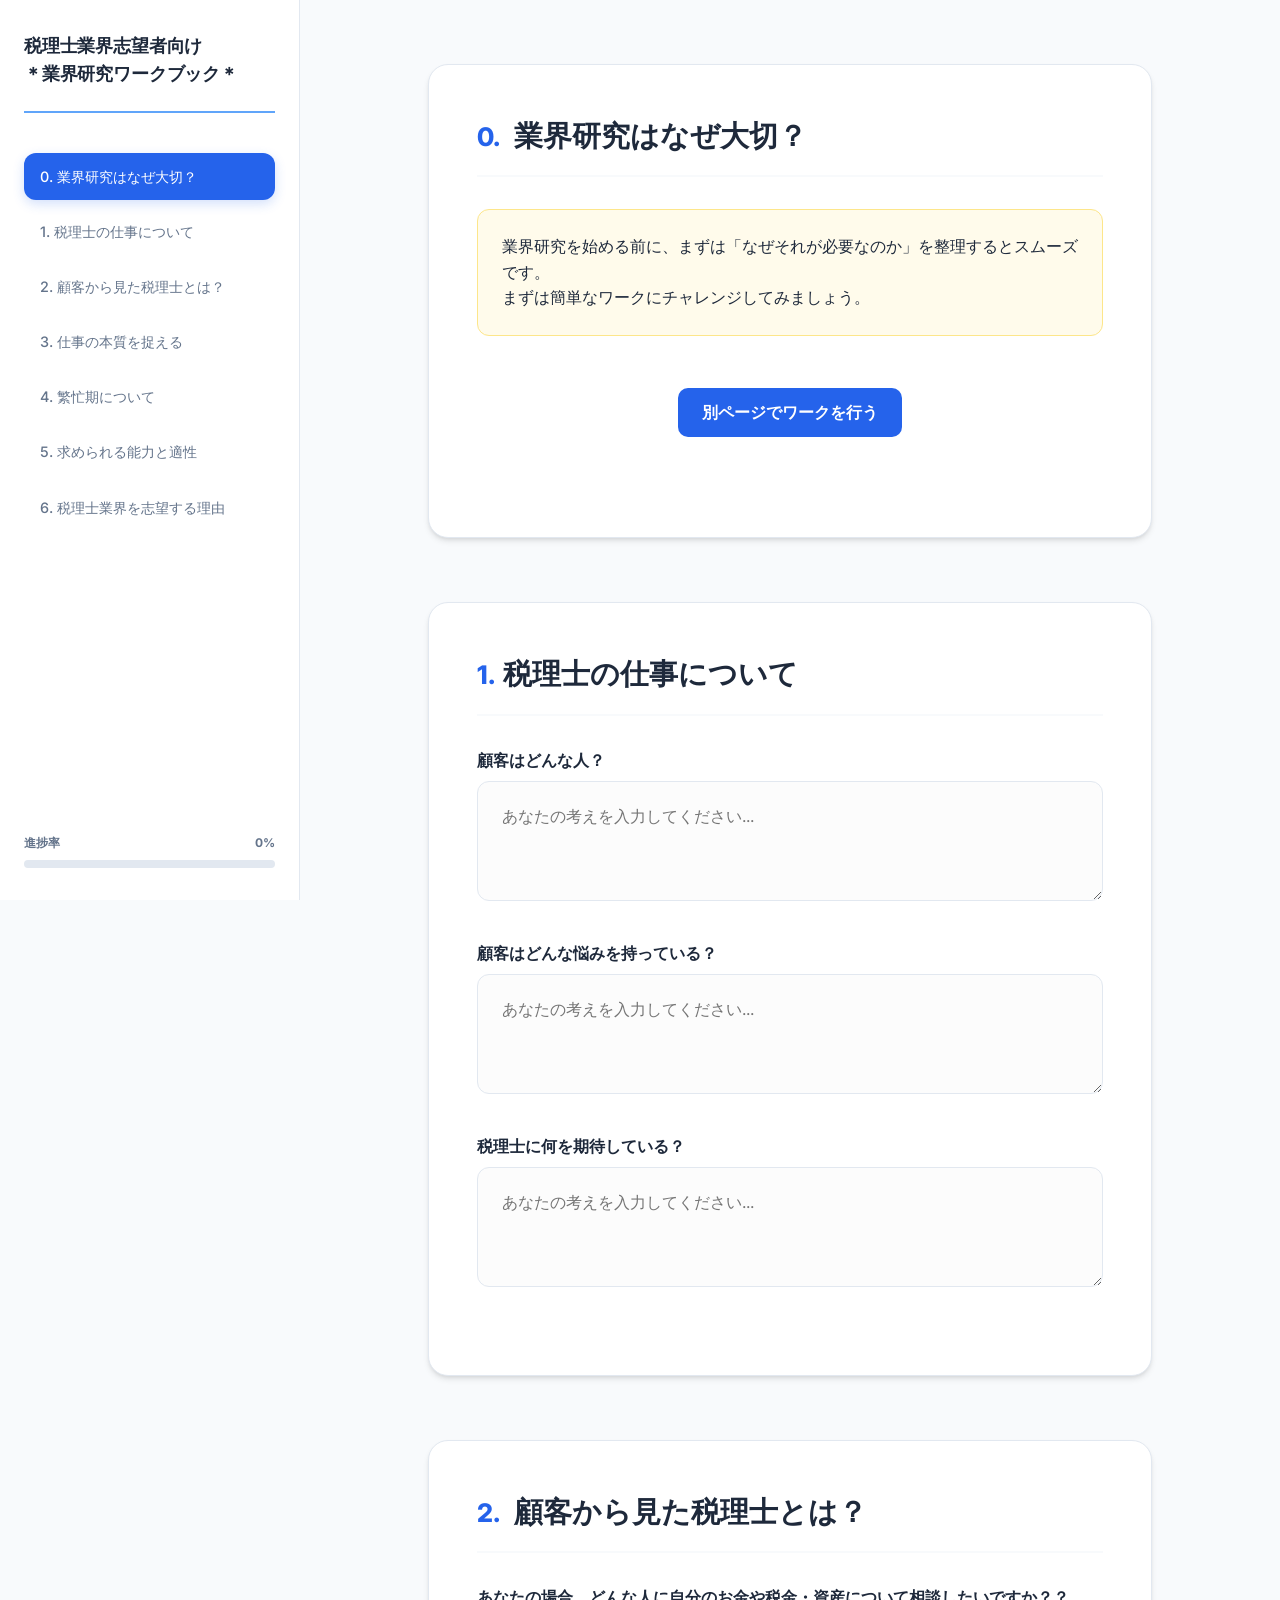
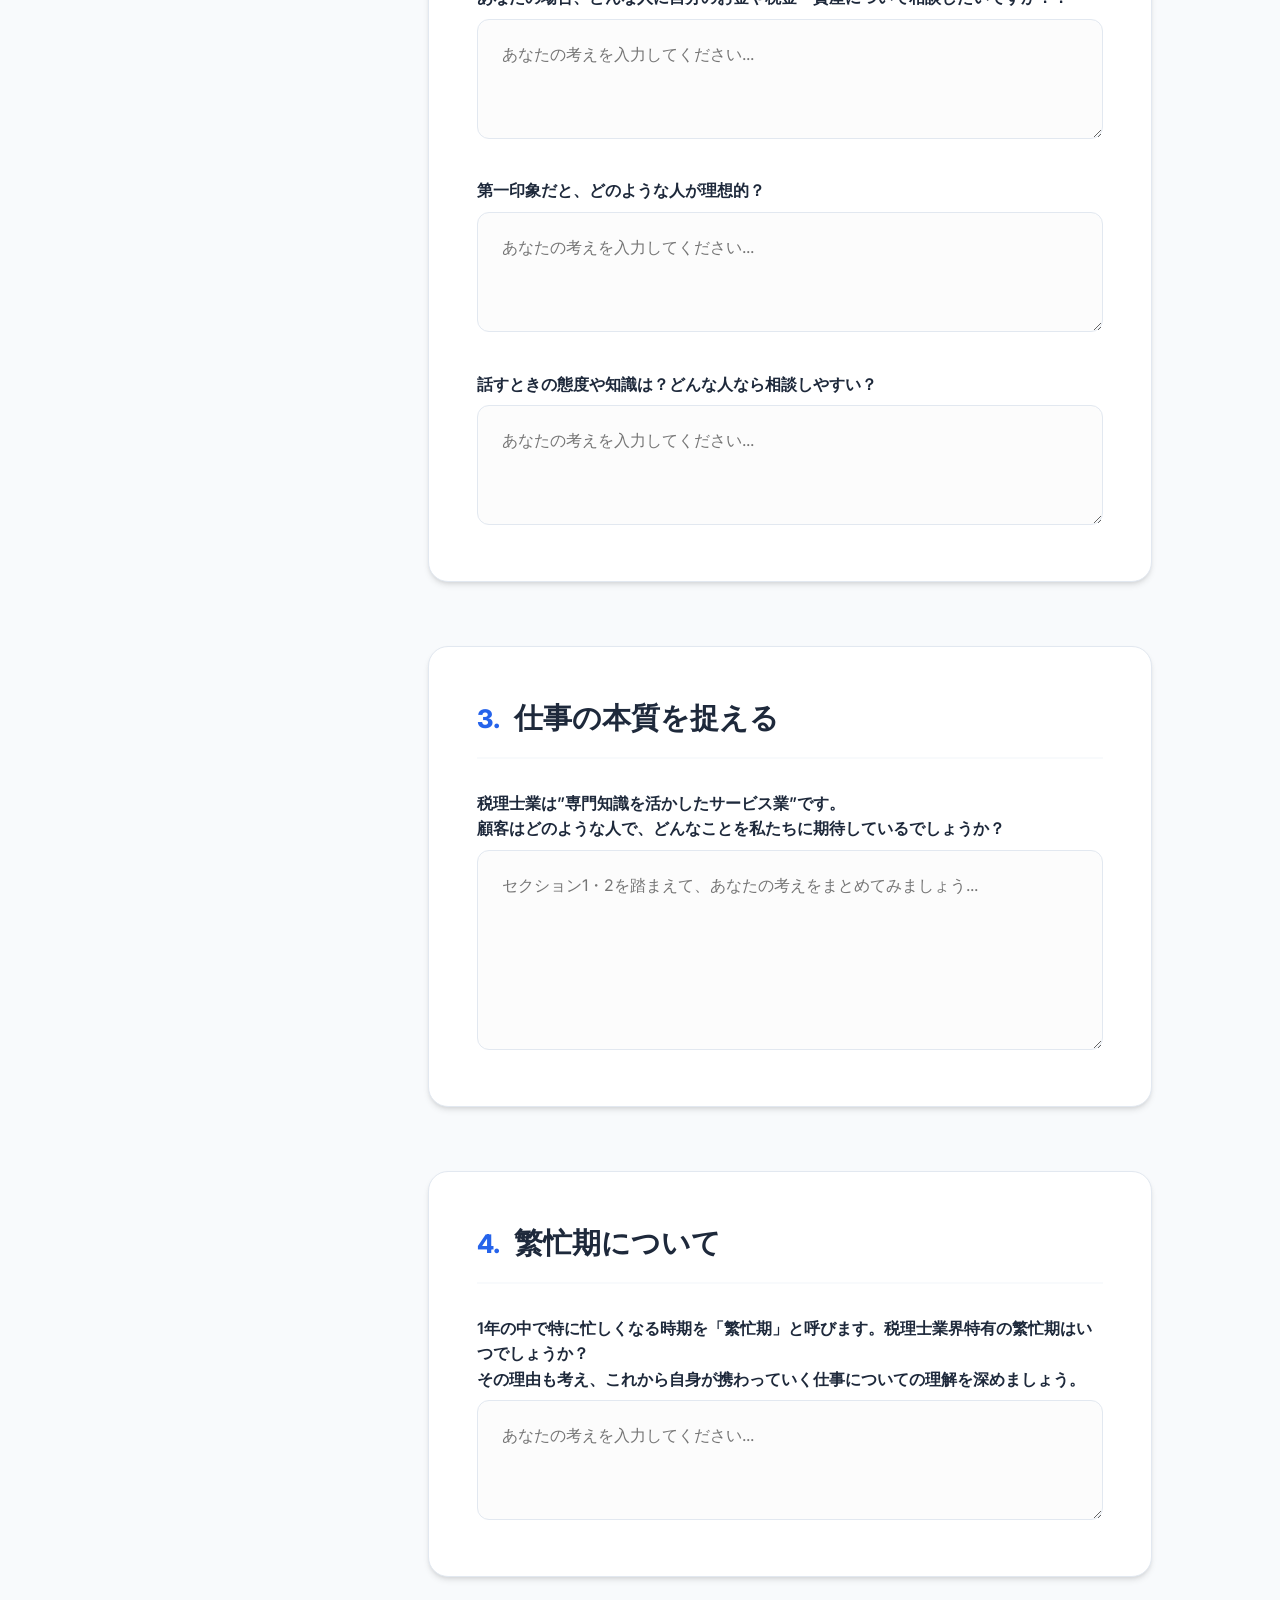
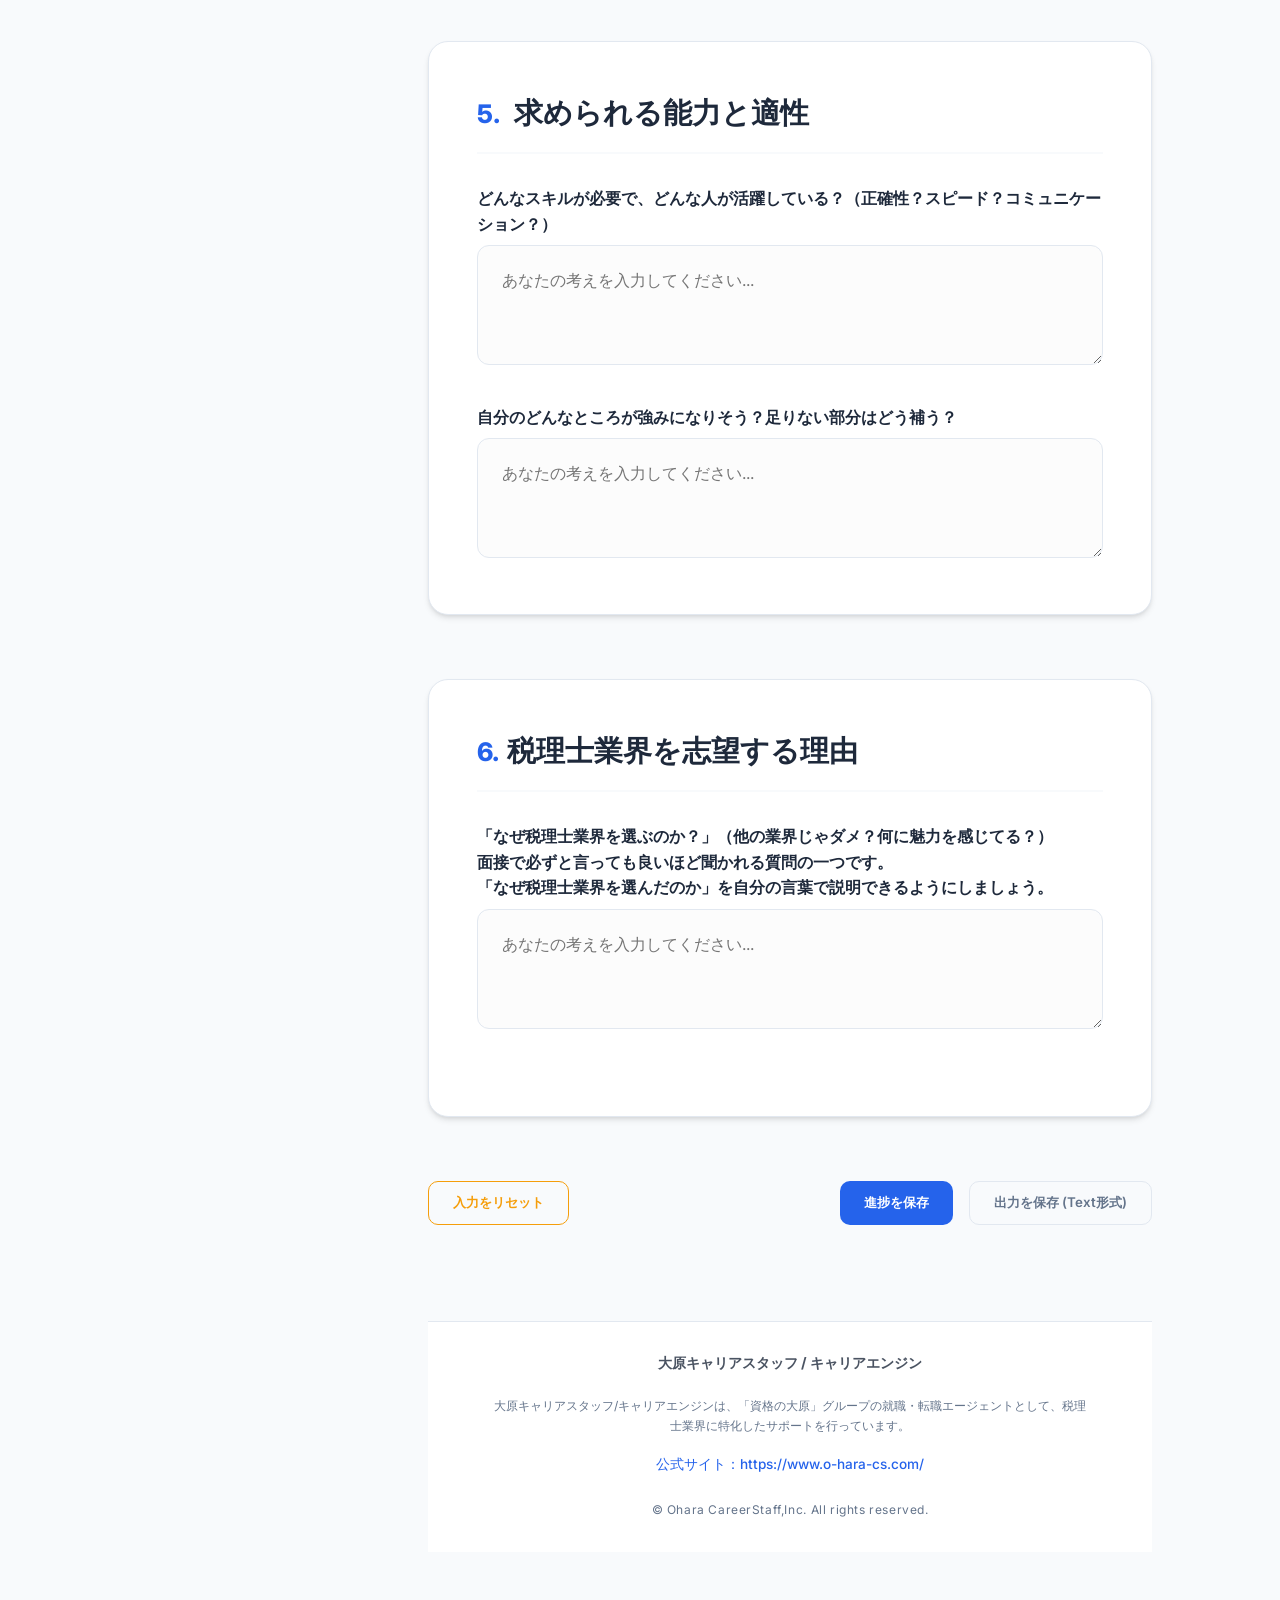
==== commit fb7f1c5d: "Update index.html" ====
--- a/index.html
+++ b/index.html
@@ -18,7 +18,7 @@
     <!-- Sidebar Navigation -->
     <aside class="sidebar">
         <div class="sidebar-header">
-            <h1 class="sidebar-title">税理士業界志望者向け<br>業界研究ワークブック</h1>
+            <h1 class="sidebar-title">税理士業界志望者向け<br>＊業界研究ワークブック＊</h1>
         </div>
         <nav>
             <ul class="nav-links">
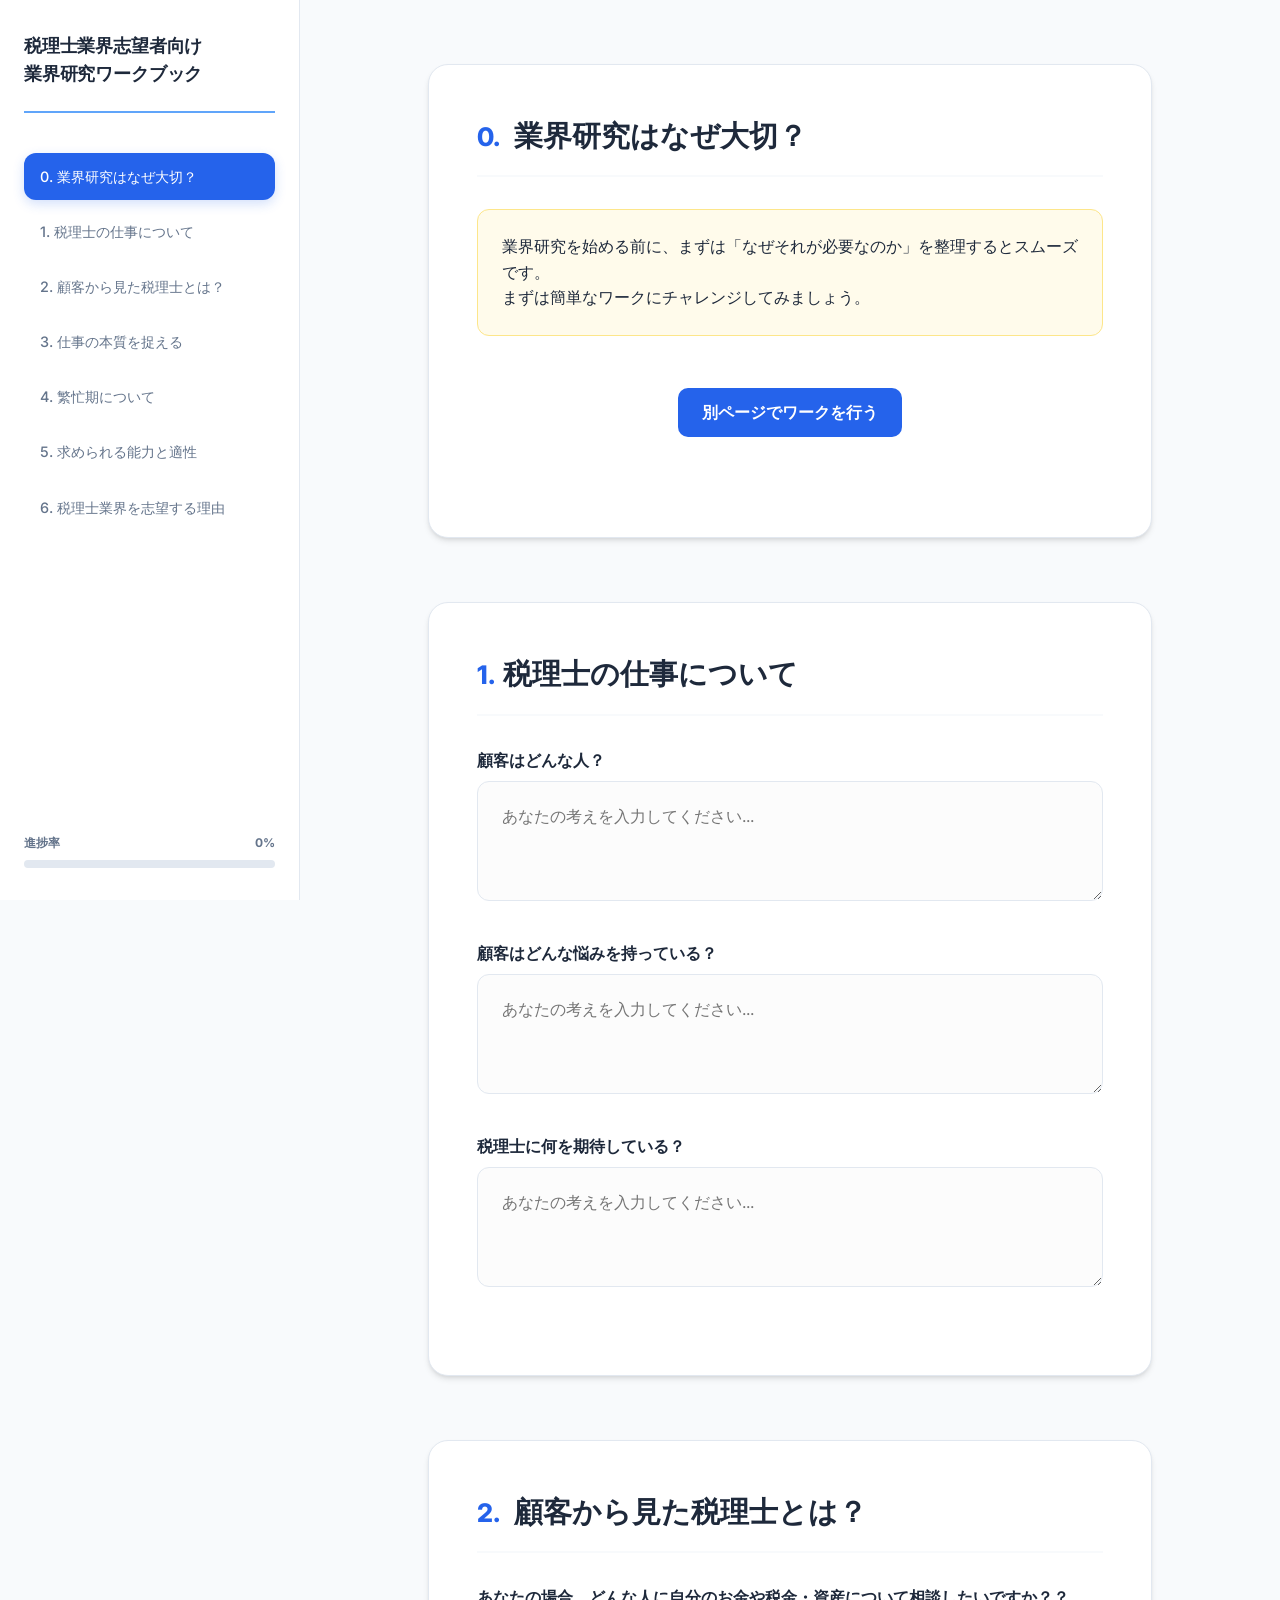
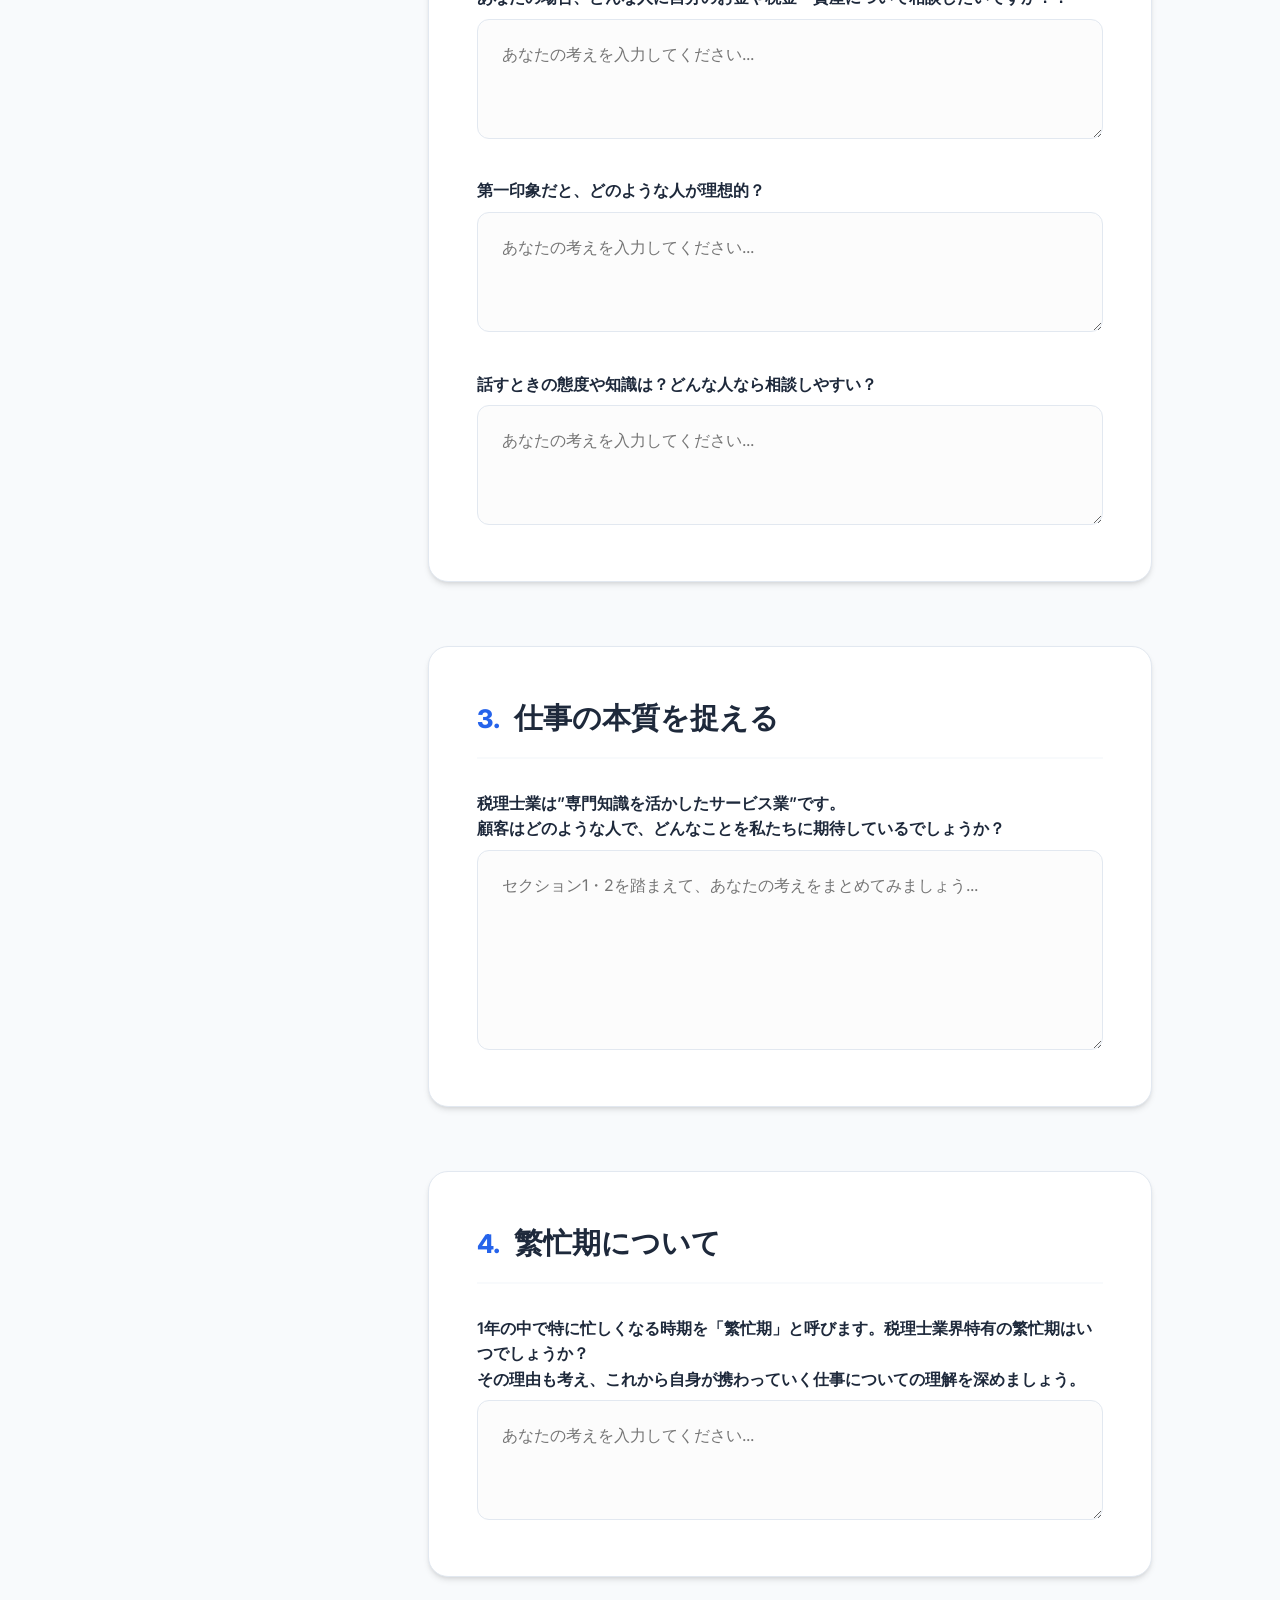
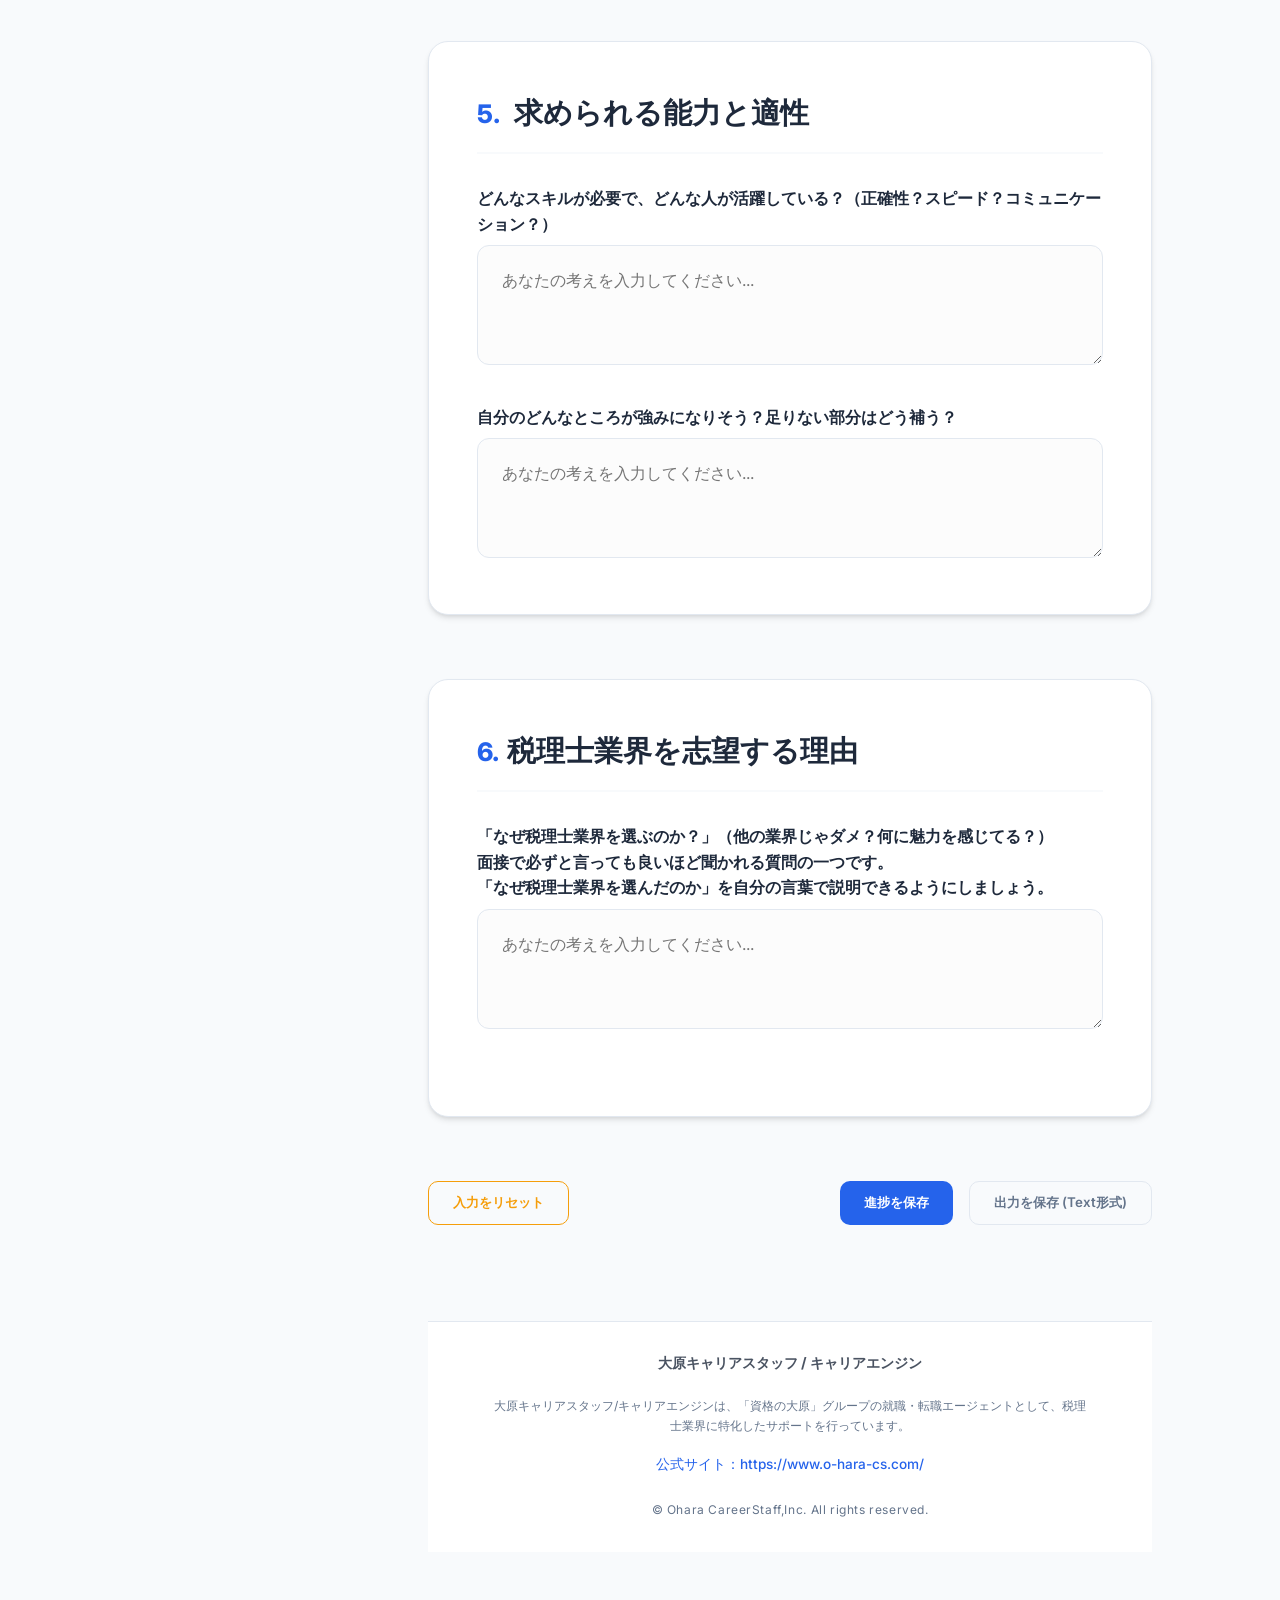
==== commit eba6abc2: "Update index.html" ====
--- a/index.html
+++ b/index.html
@@ -18,7 +18,7 @@
     <!-- Sidebar Navigation -->
     <aside class="sidebar">
         <div class="sidebar-header">
-            <h1 class="sidebar-title">税理士業界志望者向け<br>＊業界研究ワークブック＊</h1>
+            <h1 class="sidebar-title">税理士業界志望者向け<br>業界研究ワークブック</h1>
         </div>
         <nav>
             <ul class="nav-links">
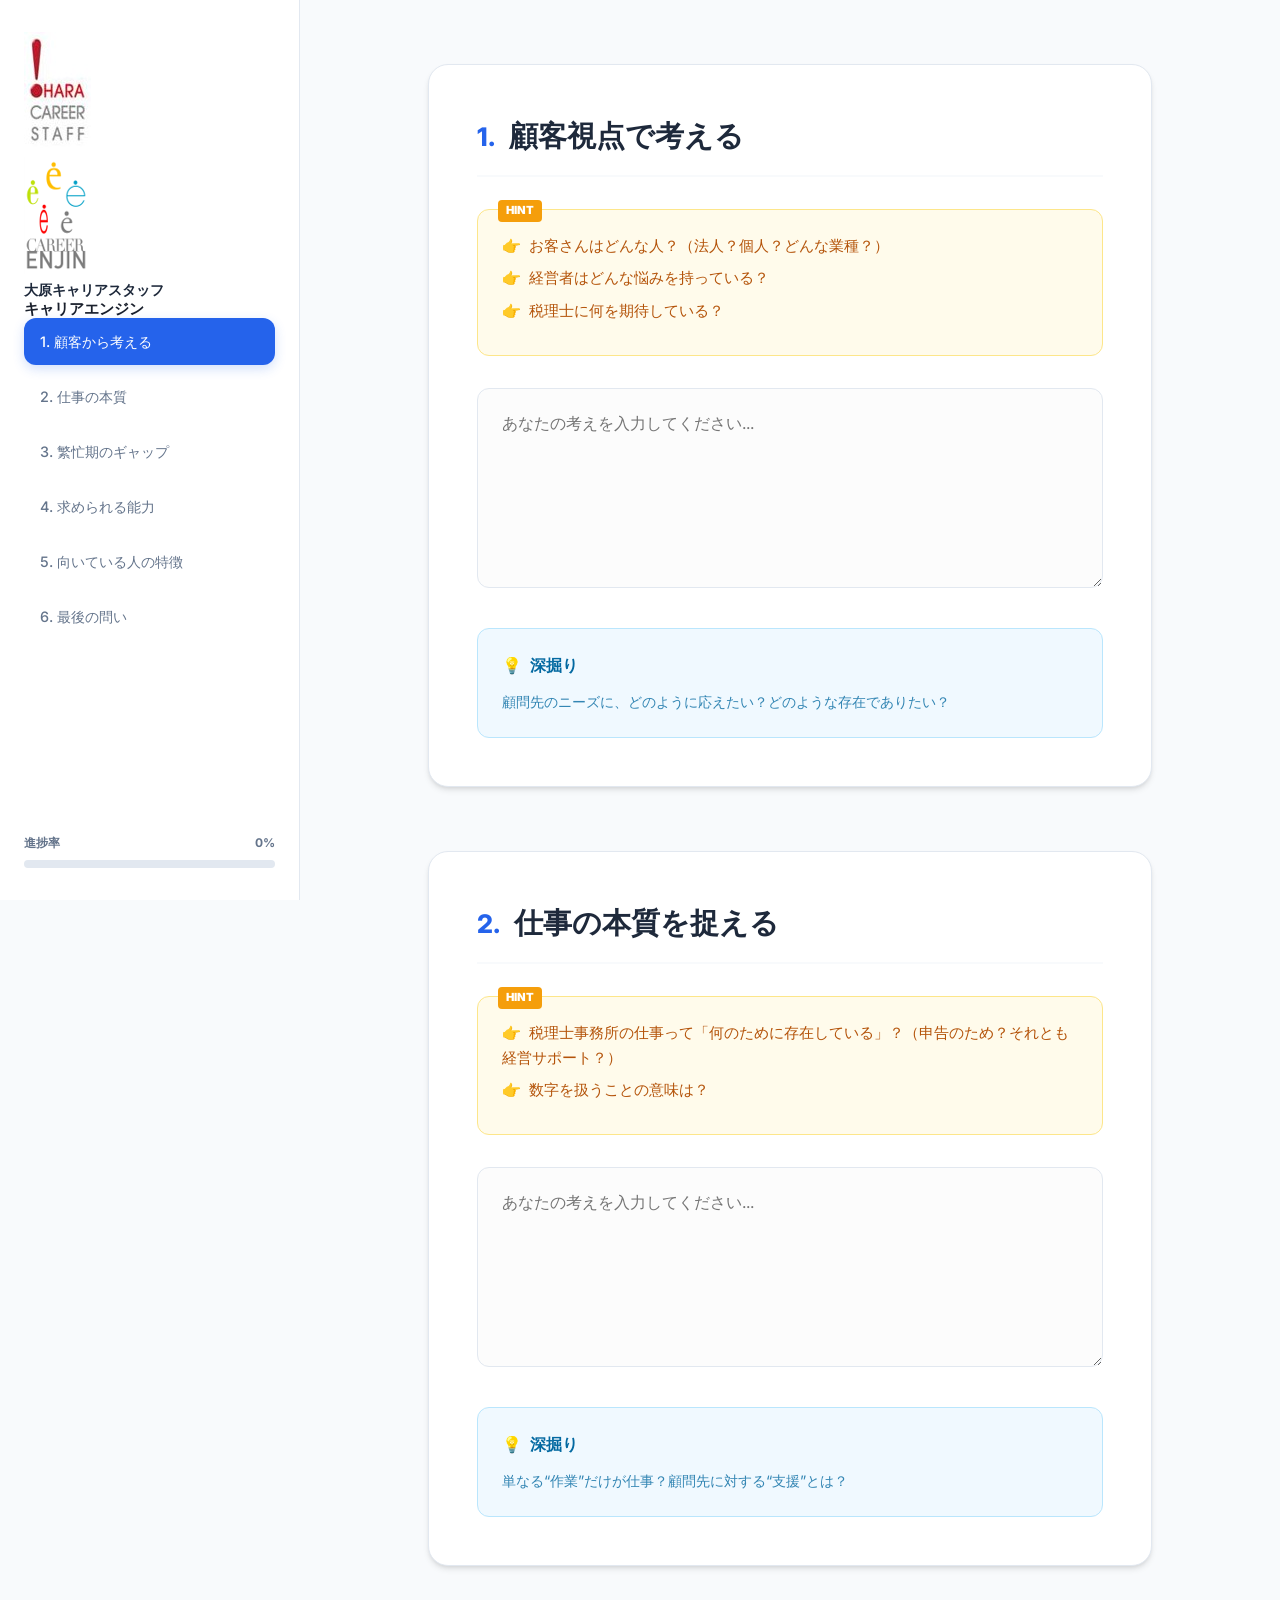
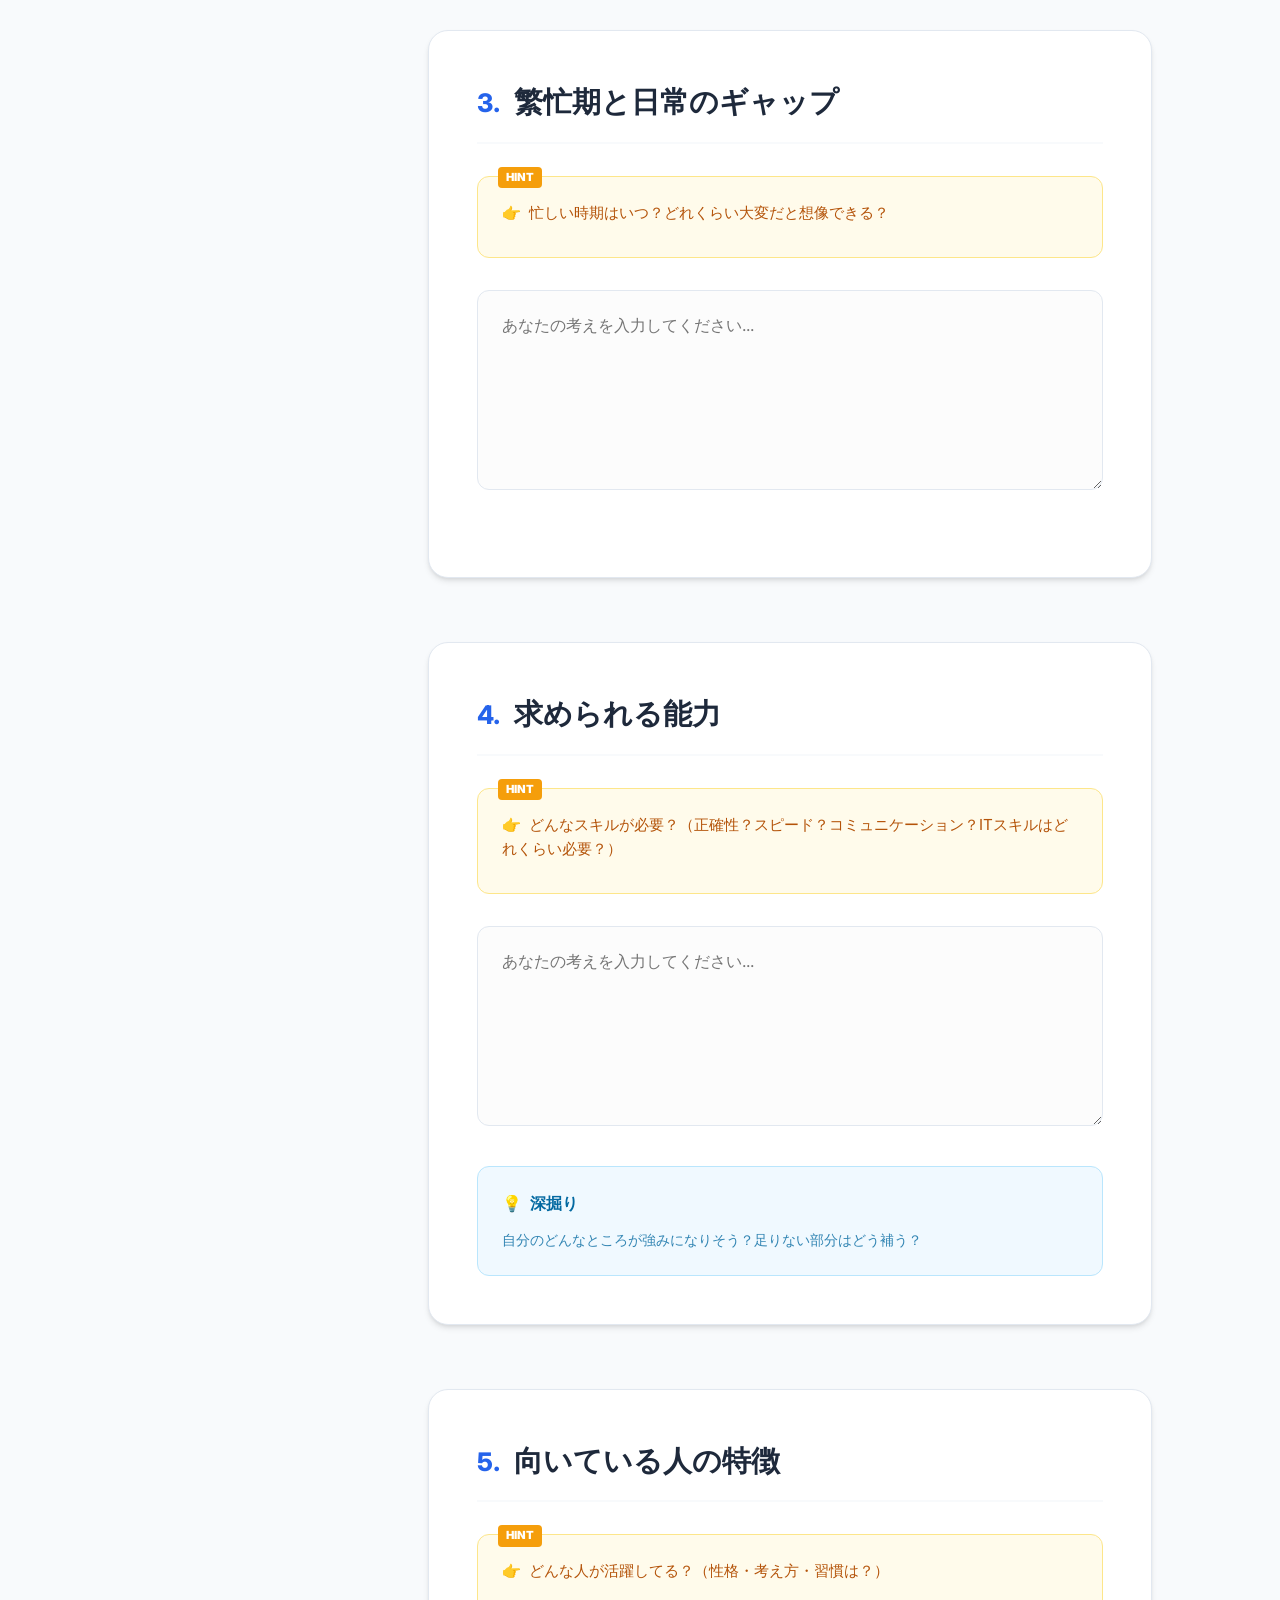
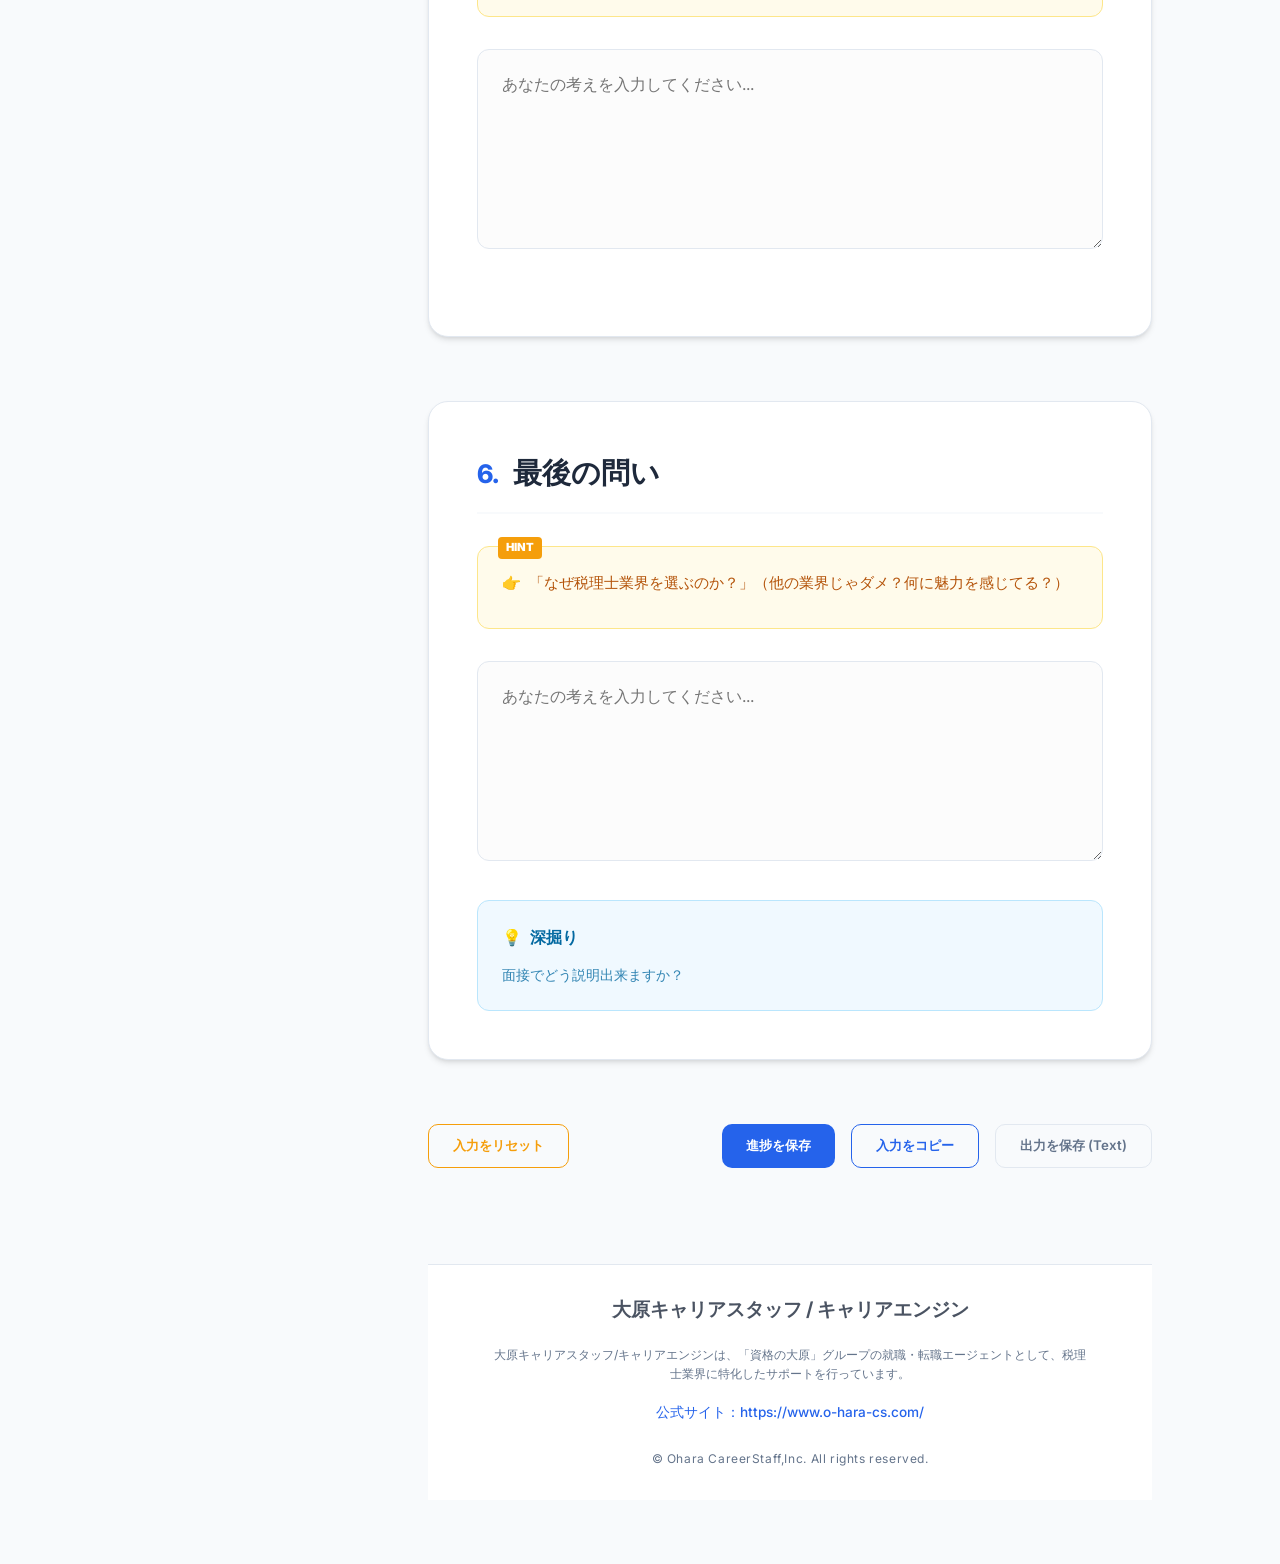
==== commit 7845554e: "修正" ====
--- a/index.html
+++ b/index.html
@@ -17,18 +17,21 @@
 <body>
     <!-- Sidebar Navigation -->
     <aside class="sidebar">
-        <div class="sidebar-header">
-            <h1 class="sidebar-title">税理士業界志望者向け<br>業界研究ワークブック</h1>
+        <div class="logo-area">
+            <div class="brand-logos">
+                <div class="brand-logo"><img src="o-haracs.png" alt="Ohara Logo"></div>
+                <div class="brand-logo"><img src="career-enjin.png" alt="Career Engine Logo"></div>
+            </div>
+            <div class="brand-text">大原キャリアスタッフ<br><span>キャリアエンジン</span></div>
         </div>
         <nav>
             <ul class="nav-links">
-                <li class="nav-item"><a href="#section-0" class="active"><span>0. 業界研究はなぜ大切？</span></a></li>
-                <li class="nav-item"><a href="#section-1"><span>1. 税理士の仕事について</span></a></li>
-                <li class="nav-item"><a href="#section-2"><span>2. 顧客から見た税理士とは？</span></a></li>
-                <li class="nav-item"><a href="#section-3"><span>3. 仕事の本質を捉える</span></a></li>
-                <li class="nav-item"><a href="#section-4"><span>4. 繁忙期について</span></a></li>
-                <li class="nav-item"><a href="#section-5"><span>5. 求められる能力と適性</span></a></li>
-                <li class="nav-item"><a href="#section-6"><span>6. 税理士業界を志望する理由</span></a></li>
+                <li class="nav-item"><a href="#section-1" class="active"><span>1. 顧客から考える</span></a></li>
+                <li class="nav-item"><a href="#section-2"><span>2. 仕事の本質</span></a></li>
+                <li class="nav-item"><a href="#section-3"><span>3. 繁忙期のギャップ</span></a></li>
+                <li class="nav-item"><a href="#section-4"><span>4. 求められる能力</span></a></li>
+                <li class="nav-item"><a href="#section-5"><span>5. 向いている人の特徴</span></a></li>
+                <li class="nav-item"><a href="#section-6"><span>6. 最後の問い</span></a></li>
             </ul>
         </nav>
         <div class="progress-container">
@@ -46,155 +49,112 @@
     <main class="main-content">
         <form id="workbook-form">
 
-            <!-- Section 0 -->
-            <section id="section-0" class="workbook-section">
-                <div class="section-header">
-                    <h2 class="section-title"><span class="section-number">0.</span> 業界研究はなぜ大切？</h2>
-                </div>
-                <div
-                    style="background-color: var(--hint-bg); border: 1px solid var(--hint-border); padding: 1.5rem; border-radius: var(--radius); margin-bottom: 2rem;">
-                    <p style="margin: 0;">業界研究を始める前に、まずは「なぜそれが必要なのか」を整理するとスムーズです。<br>
-                        まずは簡単なワークにチャレンジしてみましょう。</p>
-                </div>
-                <div class="input-area" style="text-align: center; padding: 20px 0;">
-                    <a href="work1.html" class="btn btn-primary"
-                        style="display: inline-block; text-decoration: none; color: white;">別ページでワークを行う</a>
-                </div>
-            </section>
-
             <!-- Section 1 -->
             <section id="section-1" class="workbook-section">
                 <div class="section-header">
-                    <h2 class="section-title"><span class="section-number">1.</span>税理士の仕事について</h2>
+                    <h2 class="section-title"><span class="section-number">1.</span> 顧客視点で考える</h2>
                 </div>
-
-                <div class="question-block" style="margin-bottom: 2rem;">
-                    <p style="margin-bottom: 0.5rem; font-weight: 600;">顧客はどんな人？</p>
-                    <div class="input-area" style="margin-bottom: 0;">
-                        <textarea name="q1_1" id="q1_1" placeholder="あなたの考えを入力してください..."
-                            style="min-height: 120px;"></textarea>
-                    </div>
+                <div class="hint-box">
+                    <ul class="hint-list">
+                        <li>お客さんはどんな人？（法人？個人？どんな業種？）</li>
+                        <li>経営者はどんな悩みを持っている？</li>
+                        <li>税理士に何を期待している？</li>
+                    </ul>
                 </div>
-
-                <div class="question-block" style="margin-bottom: 2rem;">
-                    <p style="margin-bottom: 0.5rem; font-weight: 600;">顧客はどんな悩みを持っている？</p>
-                    <div class="input-area" style="margin-bottom: 0;">
-                        <textarea name="q1_2" id="q1_2" placeholder="あなたの考えを入力してください..."
-                            style="min-height: 120px;"></textarea>
-                    </div>
+                <div class="input-area">
+                    <textarea name="q1" id="q1" placeholder="あなたの考えを入力してください..."></textarea>
                 </div>
-
-                <div class="question-block" style="margin-bottom: 2rem;">
-                    <p style="margin-bottom: 0.5rem; font-weight: 600;">税理士に何を期待している？</p>
-                    <div class="input-area" style="margin-bottom: 0;">
-                        <textarea name="q1_3" id="q1_3" placeholder="あなたの考えを入力してください..."
-                            style="min-height: 120px;"></textarea>
-                    </div>
+                <div class="deep-dive">
+                    <h4><i>💡</i> 深掘り</h4>
+                    <p>顧問先のニーズに、どのように応えたい？どのような存在でありたい？</p>
                 </div>
-
             </section>
 
             <!-- Section 2 -->
             <section id="section-2" class="workbook-section">
                 <div class="section-header">
-                    <h2 class="section-title"><span class="section-number">2.</span> 顧客から見た税理士とは？</h2>
+                    <h2 class="section-title"><span class="section-number">2.</span> 仕事の本質を捉える</h2>
                 </div>
-
-
-                <div class="question-block" style="margin-bottom: 2rem;">
-                    <p style="margin-bottom: 0.5rem; font-weight: 600;">あなたの場合、どんな人に自分のお金や税金・資産について相談したいですか？？</p>
-                    <div class="input-area" style="margin-bottom: 0;">
-                        <textarea name="q2_1" id="q2_1" placeholder="あなたの考えを入力してください..."
-                            style="min-height: 120px;"></textarea>
-                    </div>
+                <div class="hint-box">
+                    <ul class="hint-list">
+                        <li>税理士事務所の仕事って「何のために存在している」？（申告のため？それとも経営サポート？）</li>
+                        <li>数字を扱うことの意味は？</li>
+                    </ul>
                 </div>
-
-                <div class="question-block" style="margin-bottom: 2rem;">
-                    <p style="margin-bottom: 0.5rem; font-weight: 600;">第一印象だと、どのような人が理想的？</p>
-                    <div class="input-area" style="margin-bottom: 0;">
-                        <textarea name="q2_2" id="q2_2" placeholder="あなたの考えを入力してください..."
-                            style="min-height: 120px;"></textarea>
-                    </div>
+                <div class="input-area">
+                    <textarea name="q2" id="q2" placeholder="あなたの考えを入力してください..."></textarea>
                 </div>
-
-                <div class="question-block">
-                    <p style="margin-bottom: 0.5rem; font-weight: 600;">話すときの態度や知識は？どんな人なら相談しやすい？</p>
-                    <div class="input-area" style="margin-bottom: 0;">
-                        <textarea name="q2_3" id="q2_3" placeholder="あなたの考えを入力してください..."
-                            style="min-height: 120px;"></textarea>
-                    </div>
+                <div class="deep-dive">
+                    <h4><i>💡</i> 深掘り</h4>
+                    <p>単なる“作業”だけが仕事？顧問先に対する“支援”とは？</p>
                 </div>
             </section>
-
             <!-- Section 3 -->
             <section id="section-3" class="workbook-section">
                 <div class="section-header">
-                    <h2 class="section-title"><span class="section-number">3.</span> 仕事の本質を捉える</h2>
+                    <h2 class="section-title"><span class="section-number">3.</span> 繁忙期と日常のギャップ</h2>
                 </div>
-
-                <div class="question-block">
-                    <p style="margin-bottom: 0.5rem; font-weight: 600;">
-                        税理士業は”専門知識を活かしたサービス業”です。<br>顧客はどのような人で、どんなことを私たちに期待しているでしょうか？</p>
-                    <div class="input-area" style="margin-bottom: 0;">
-                        <textarea name="q3_1" id="q3_1" placeholder="セクション1・2を踏まえて、あなたの考えをまとめてみましょう..."
-                            style="min-height: 200px;"></textarea>
-                    </div>
+                <div class="hint-box">
+                    <ul class="hint-list">
+                        <li>忙しい時期はいつ？どれくらい大変だと想像できる？</li>
+                    </ul>
+                </div>
+                <div class="input-area">
+                    <textarea name="q3" id="q3" placeholder="あなたの考えを入力してください..."></textarea>
                 </div>
             </section>
 
             <!-- Section 4 -->
             <section id="section-4" class="workbook-section">
                 <div class="section-header">
-                    <h2 class="section-title"><span class="section-number">4.</span> 繁忙期について</h2>
+                    <h2 class="section-title"><span class="section-number">4.</span> 求められる能力</h2>
                 </div>
-
-                <div class="question-block">
-                    <p style="margin-bottom: 0.5rem; font-weight: 600;">
-                        1年の中で特に忙しくなる時期を「繁忙期」と呼びます。税理士業界特有の繁忙期はいつでしょうか？<br>その理由も考え、これから自身が携わっていく仕事についての理解を深めましょう。</p>
-                    <div class="input-area" style="margin-bottom: 0;">
-                        <textarea name="q4_2" id="q4_2" placeholder="あなたの考えを入力してください..."
-                            style="min-height: 120px;"></textarea>
-                    </div>
+                <div class="hint-box">
+                    <ul class="hint-list">
+                        <li>どんなスキルが必要？（正確性？スピード？コミュニケーション？ITスキルはどれくらい必要？）</li>
+                    </ul>
+                </div>
+                <div class="input-area">
+                    <textarea name="q4" id="q4" placeholder="あなたの考えを入力してください..."></textarea>
+                </div>
+                <div class="deep-dive">
+                    <h4><i>💡</i> 深掘り</h4>
+                    <p>自分のどんなところが強みになりそう？足りない部分はどう補う？</p>
                 </div>
             </section>
 
             <!-- Section 5 -->
             <section id="section-5" class="workbook-section">
                 <div class="section-header">
-                    <h2 class="section-title"><span class="section-number">5.</span> 求められる能力と適性</h2>
+                    <h2 class="section-title"><span class="section-number">5.</span> 向いている人の特徴</h2>
                 </div>
-                <div class="question-block" style="margin-bottom: 2rem;">
-                    <p style="margin-bottom: 0.5rem; font-weight: 600;">どんなスキルが必要で、どんな人が活躍している？（正確性？スピード？コミュニケーション？）</p>
-                    <div class="input-area" style="margin-bottom: 0;">
-                        <textarea name="q5_1" id="q5_1" placeholder="あなたの考えを入力してください..."
-                            style="min-height: 120px;"></textarea>
-                    </div>
+                <div class="hint-box">
+                    <ul class="hint-list">
+                        <li>どんな人が活躍してる？（性格・考え方・習慣は？）</li>
+                    </ul>
                 </div>
-
-                <div class="question-block">
-                    <p style="margin-bottom: 0.5rem; font-weight: 600;">自分のどんなところが強みになりそう？足りない部分はどう補う？</p>
-                    <div class="input-area" style="margin-bottom: 0;">
-                        <textarea name="q5_3" id="q5_3" placeholder="あなたの考えを入力してください..."
-                            style="min-height: 120px;"></textarea>
-                    </div>
+                <div class="input-area">
+                    <textarea name="q5" id="q5" placeholder="あなたの考えを入力してください..."></textarea>
                 </div>
             </section>
 
             <!-- Section 6 -->
             <section id="section-6" class="workbook-section">
                 <div class="section-header">
-                    <h2 class="section-title"><span class="section-number">6.</span>税理士業界を志望する理由</h2>
+                    <h2 class="section-title"><span class="section-number">6.</span> 最後の問い</h2>
                 </div>
-                <div class="question-block" style="margin-bottom: 2rem;">
-                    <p style="margin-bottom: 0.5rem; font-weight: 600;">
-                        「なぜ税理士業界を選ぶのか？」（他の業界じゃダメ？何に魅力を感じてる？）<br>面接で必ずと言っても良いほど聞かれる質問の一つです。<br>「なぜ税理士業界を選んだのか」を自分の言葉で説明できるようにしましょう。
-                    </p>
-                    <div class="input-area" style="margin-bottom: 0;">
-                        <textarea name="q6_1" id="q6_1" placeholder="あなたの考えを入力してください..."
-                            style="min-height: 120px;"></textarea>
-                    </div>
+                <div class="hint-box">
+                    <ul class="hint-list">
+                        <li>「なぜ税理士業界を選ぶのか？」（他の業界じゃダメ？何に魅力を感じてる？）</li>
+                    </ul>
                 </div>
-
+                <div class="input-area">
+                    <textarea name="q6" id="q6" placeholder="あなたの考えを入力してください..."></textarea>
+                </div>
+                <div class="deep-dive">
+                    <h4><i>💡</i> 深掘り</h4>
+                    <p>面接でどう説明出来ますか？</p>
+                </div>
             </section>
 
             <div class="actions">
@@ -202,13 +162,15 @@
                     style="color: var(--accent); border-color: var(--accent);">入力をリセット</button>
                 <div style="flex: 1;"></div>
                 <button type="button" id="save-btn" class="btn btn-primary">進捗を保存</button>
-                <button type="button" id="export-btn" class="btn btn-outline">出力を保存 (Text形式)</button>
+                <button type="button" id="copy-btn" class="btn btn-outline" style="color: var(--primary); border-color: var(--primary);">入力をコピー</button>
+                <button type="button" id="export-btn" class="btn btn-outline">出力を保存 (Text)</button>
             </div>
         </form>
 
         <footer class="main-footer">
             <div class="footer-logo">
-                <div class="brand-text">大原キャリアスタッフ / キャリアエンジン</div>
+                <div class="brand-text" style="font-size: 1.2rem; text-align: center; width: 100%;">大原キャリアスタッフ /
+                    キャリアエンジン</div>
             </div>
             <p class="footer-description">
                 大原キャリアスタッフ/キャリアエンジンは、「資格の大原」グループの就職・転職エージェントとして、税理士業界に特化したサポートを行っています。
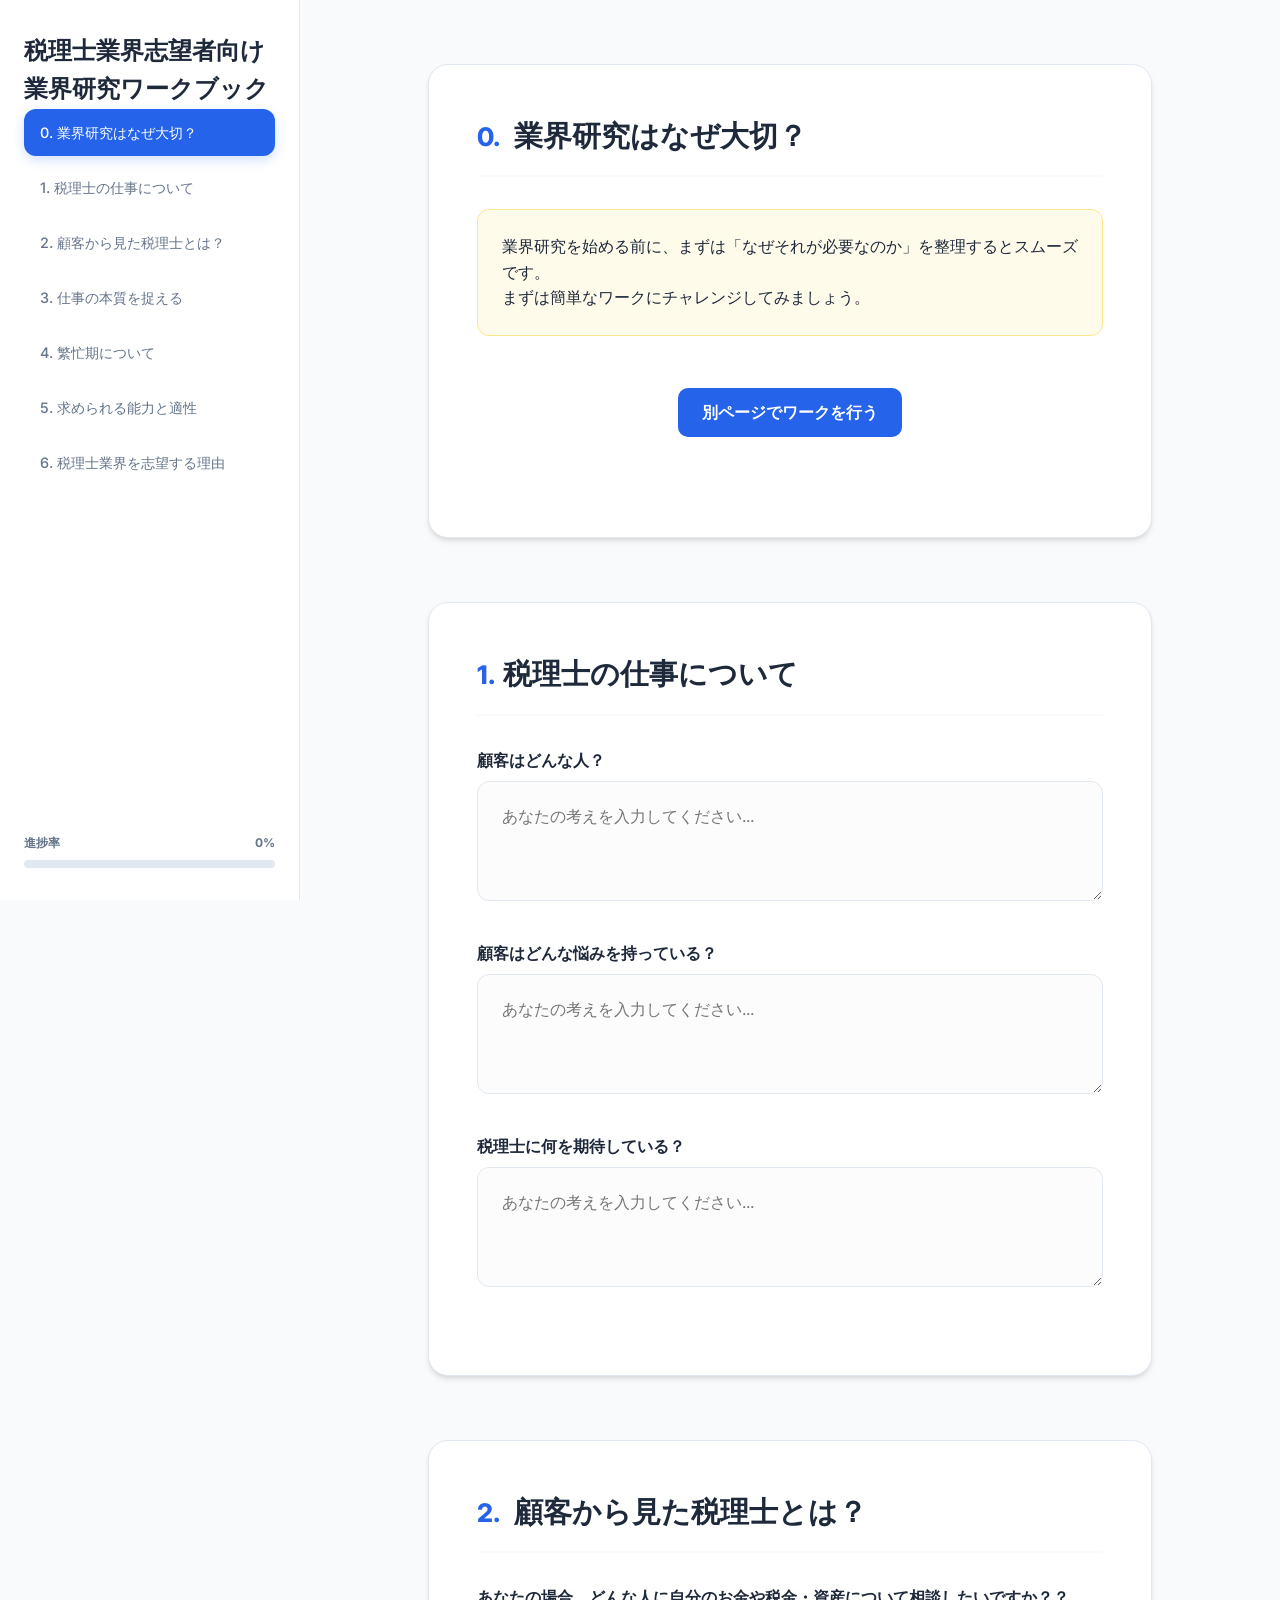
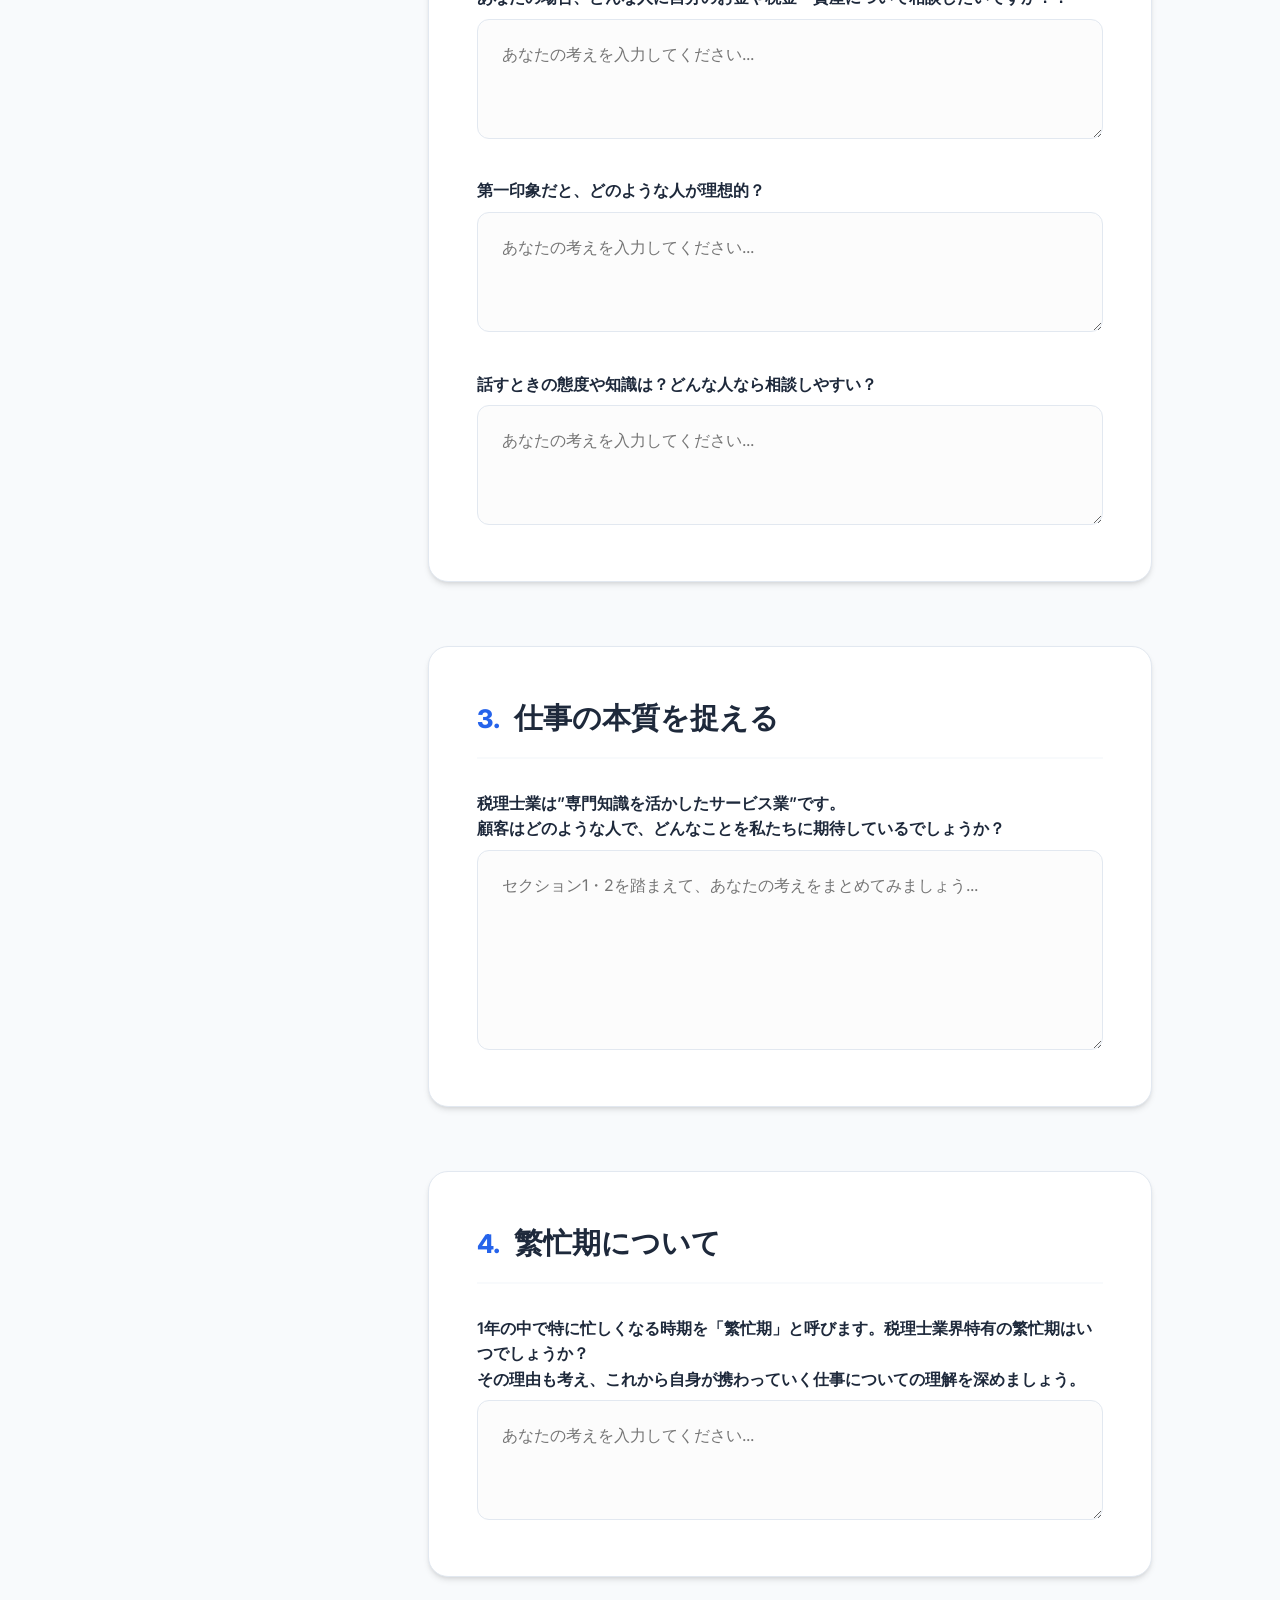
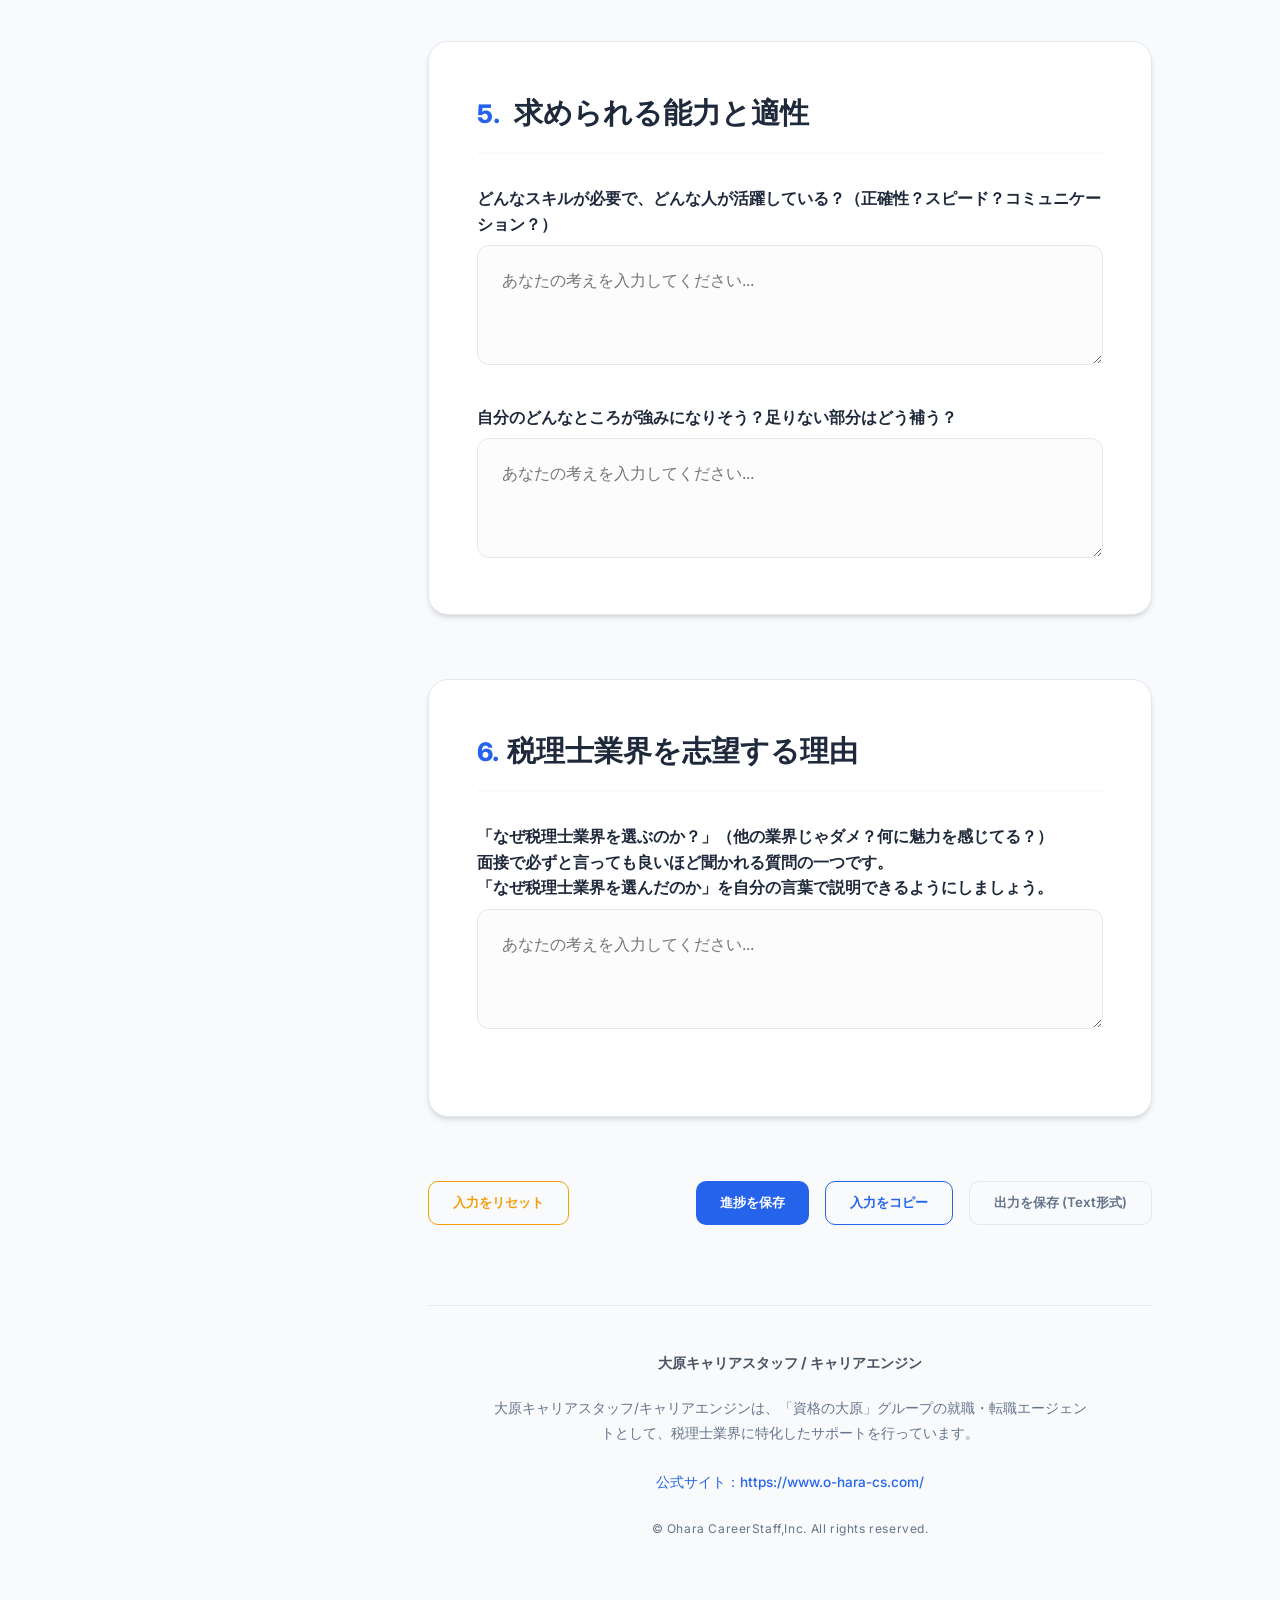
==== commit e94af402: "Update index.html" ====
--- a/index.html
+++ b/index.html
@@ -17,21 +17,18 @@
 <body>
     <!-- Sidebar Navigation -->
     <aside class="sidebar">
-        <div class="logo-area">
-            <div class="brand-logos">
-                <div class="brand-logo"><img src="o-haracs.png" alt="Ohara Logo"></div>
-                <div class="brand-logo"><img src="career-enjin.png" alt="Career Engine Logo"></div>
-            </div>
-            <div class="brand-text">大原キャリアスタッフ<br><span>キャリアエンジン</span></div>
+        <div class="sidebar-header">
+            <h1 class="sidebar-title">税理士業界志望者向け<br>業界研究ワークブック</h1>
         </div>
         <nav>
             <ul class="nav-links">
-                <li class="nav-item"><a href="#section-1" class="active"><span>1. 顧客から考える</span></a></li>
-                <li class="nav-item"><a href="#section-2"><span>2. 仕事の本質</span></a></li>
-                <li class="nav-item"><a href="#section-3"><span>3. 繁忙期のギャップ</span></a></li>
-                <li class="nav-item"><a href="#section-4"><span>4. 求められる能力</span></a></li>
-                <li class="nav-item"><a href="#section-5"><span>5. 向いている人の特徴</span></a></li>
-                <li class="nav-item"><a href="#section-6"><span>6. 最後の問い</span></a></li>
+                <li class="nav-item"><a href="#section-0" class="active"><span>0. 業界研究はなぜ大切？</span></a></li>
+                <li class="nav-item"><a href="#section-1"><span>1. 税理士の仕事について</span></a></li>
+                <li class="nav-item"><a href="#section-2"><span>2. 顧客から見た税理士とは？</span></a></li>
+                <li class="nav-item"><a href="#section-3"><span>3. 仕事の本質を捉える</span></a></li>
+                <li class="nav-item"><a href="#section-4"><span>4. 繁忙期について</span></a></li>
+                <li class="nav-item"><a href="#section-5"><span>5. 求められる能力と適性</span></a></li>
+                <li class="nav-item"><a href="#section-6"><span>6. 税理士業界を志望する理由</span></a></li>
             </ul>
         </nav>
         <div class="progress-container">
@@ -49,112 +46,155 @@
     <main class="main-content">
         <form id="workbook-form">
 
+            <!-- Section 0 -->
+            <section id="section-0" class="workbook-section">
+                <div class="section-header">
+                    <h2 class="section-title"><span class="section-number">0.</span> 業界研究はなぜ大切？</h2>
+                </div>
+                <div
+                    style="background-color: var(--hint-bg); border: 1px solid var(--hint-border); padding: 1.5rem; border-radius: var(--radius); margin-bottom: 2rem;">
+                    <p style="margin: 0;">業界研究を始める前に、まずは「なぜそれが必要なのか」を整理するとスムーズです。<br>
+                        まずは簡単なワークにチャレンジしてみましょう。</p>
+                </div>
+                <div class="input-area" style="text-align: center; padding: 20px 0;">
+                    <a href="work1.html" class="btn btn-primary"
+                        style="display: inline-block; text-decoration: none; color: white;">別ページでワークを行う</a>
+                </div>
+            </section>
+
             <!-- Section 1 -->
             <section id="section-1" class="workbook-section">
                 <div class="section-header">
-                    <h2 class="section-title"><span class="section-number">1.</span> 顧客視点で考える</h2>
-                </div>
-                <div class="hint-box">
-                    <ul class="hint-list">
-                        <li>お客さんはどんな人？（法人？個人？どんな業種？）</li>
-                        <li>経営者はどんな悩みを持っている？</li>
-                        <li>税理士に何を期待している？</li>
-                    </ul>
-                </div>
-                <div class="input-area">
-                    <textarea name="q1" id="q1" placeholder="あなたの考えを入力してください..."></textarea>
-                </div>
-                <div class="deep-dive">
-                    <h4><i>💡</i> 深掘り</h4>
-                    <p>顧問先のニーズに、どのように応えたい？どのような存在でありたい？</p>
-                </div>
+                    <h2 class="section-title"><span class="section-number">1.</span>税理士の仕事について</h2>
+                </div>
+
+                <div class="question-block" style="margin-bottom: 2rem;">
+                    <p style="margin-bottom: 0.5rem; font-weight: 600;">顧客はどんな人？</p>
+                    <div class="input-area" style="margin-bottom: 0;">
+                        <textarea name="q1_1" id="q1_1" placeholder="あなたの考えを入力してください..."
+                            style="min-height: 120px;"></textarea>
+                    </div>
+                </div>
+
+                <div class="question-block" style="margin-bottom: 2rem;">
+                    <p style="margin-bottom: 0.5rem; font-weight: 600;">顧客はどんな悩みを持っている？</p>
+                    <div class="input-area" style="margin-bottom: 0;">
+                        <textarea name="q1_2" id="q1_2" placeholder="あなたの考えを入力してください..."
+                            style="min-height: 120px;"></textarea>
+                    </div>
+                </div>
+
+                <div class="question-block" style="margin-bottom: 2rem;">
+                    <p style="margin-bottom: 0.5rem; font-weight: 600;">税理士に何を期待している？</p>
+                    <div class="input-area" style="margin-bottom: 0;">
+                        <textarea name="q1_3" id="q1_3" placeholder="あなたの考えを入力してください..."
+                            style="min-height: 120px;"></textarea>
+                    </div>
+                </div>
+
             </section>
 
             <!-- Section 2 -->
             <section id="section-2" class="workbook-section">
                 <div class="section-header">
-                    <h2 class="section-title"><span class="section-number">2.</span> 仕事の本質を捉える</h2>
-                </div>
-                <div class="hint-box">
-                    <ul class="hint-list">
-                        <li>税理士事務所の仕事って「何のために存在している」？（申告のため？それとも経営サポート？）</li>
-                        <li>数字を扱うことの意味は？</li>
-                    </ul>
-                </div>
-                <div class="input-area">
-                    <textarea name="q2" id="q2" placeholder="あなたの考えを入力してください..."></textarea>
-                </div>
-                <div class="deep-dive">
-                    <h4><i>💡</i> 深掘り</h4>
-                    <p>単なる“作業”だけが仕事？顧問先に対する“支援”とは？</p>
-                </div>
-            </section>
+                    <h2 class="section-title"><span class="section-number">2.</span> 顧客から見た税理士とは？</h2>
+                </div>
+
+
+                <div class="question-block" style="margin-bottom: 2rem;">
+                    <p style="margin-bottom: 0.5rem; font-weight: 600;">あなたの場合、どんな人に自分のお金や税金・資産について相談したいですか？？</p>
+                    <div class="input-area" style="margin-bottom: 0;">
+                        <textarea name="q2_1" id="q2_1" placeholder="あなたの考えを入力してください..."
+                            style="min-height: 120px;"></textarea>
+                    </div>
+                </div>
+
+                <div class="question-block" style="margin-bottom: 2rem;">
+                    <p style="margin-bottom: 0.5rem; font-weight: 600;">第一印象だと、どのような人が理想的？</p>
+                    <div class="input-area" style="margin-bottom: 0;">
+                        <textarea name="q2_2" id="q2_2" placeholder="あなたの考えを入力してください..."
+                            style="min-height: 120px;"></textarea>
+                    </div>
+                </div>
+
+                <div class="question-block">
+                    <p style="margin-bottom: 0.5rem; font-weight: 600;">話すときの態度や知識は？どんな人なら相談しやすい？</p>
+                    <div class="input-area" style="margin-bottom: 0;">
+                        <textarea name="q2_3" id="q2_3" placeholder="あなたの考えを入力してください..."
+                            style="min-height: 120px;"></textarea>
+                    </div>
+                </div>
+            </section>
+
             <!-- Section 3 -->
             <section id="section-3" class="workbook-section">
                 <div class="section-header">
-                    <h2 class="section-title"><span class="section-number">3.</span> 繁忙期と日常のギャップ</h2>
-                </div>
-                <div class="hint-box">
-                    <ul class="hint-list">
-                        <li>忙しい時期はいつ？どれくらい大変だと想像できる？</li>
-                    </ul>
-                </div>
-                <div class="input-area">
-                    <textarea name="q3" id="q3" placeholder="あなたの考えを入力してください..."></textarea>
+                    <h2 class="section-title"><span class="section-number">3.</span> 仕事の本質を捉える</h2>
+                </div>
+
+                <div class="question-block">
+                    <p style="margin-bottom: 0.5rem; font-weight: 600;">
+                        税理士業は”専門知識を活かしたサービス業”です。<br>顧客はどのような人で、どんなことを私たちに期待しているでしょうか？</p>
+                    <div class="input-area" style="margin-bottom: 0;">
+                        <textarea name="q3_1" id="q3_1" placeholder="セクション1・2を踏まえて、あなたの考えをまとめてみましょう..."
+                            style="min-height: 200px;"></textarea>
+                    </div>
                 </div>
             </section>
 
             <!-- Section 4 -->
             <section id="section-4" class="workbook-section">
                 <div class="section-header">
-                    <h2 class="section-title"><span class="section-number">4.</span> 求められる能力</h2>
-                </div>
-                <div class="hint-box">
-                    <ul class="hint-list">
-                        <li>どんなスキルが必要？（正確性？スピード？コミュニケーション？ITスキルはどれくらい必要？）</li>
-                    </ul>
-                </div>
-                <div class="input-area">
-                    <textarea name="q4" id="q4" placeholder="あなたの考えを入力してください..."></textarea>
-                </div>
-                <div class="deep-dive">
-                    <h4><i>💡</i> 深掘り</h4>
-                    <p>自分のどんなところが強みになりそう？足りない部分はどう補う？</p>
+                    <h2 class="section-title"><span class="section-number">4.</span> 繁忙期について</h2>
+                </div>
+
+                <div class="question-block">
+                    <p style="margin-bottom: 0.5rem; font-weight: 600;">
+                        1年の中で特に忙しくなる時期を「繁忙期」と呼びます。税理士業界特有の繁忙期はいつでしょうか？<br>その理由も考え、これから自身が携わっていく仕事についての理解を深めましょう。</p>
+                    <div class="input-area" style="margin-bottom: 0;">
+                        <textarea name="q4_2" id="q4_2" placeholder="あなたの考えを入力してください..."
+                            style="min-height: 120px;"></textarea>
+                    </div>
                 </div>
             </section>
 
             <!-- Section 5 -->
             <section id="section-5" class="workbook-section">
                 <div class="section-header">
-                    <h2 class="section-title"><span class="section-number">5.</span> 向いている人の特徴</h2>
-                </div>
-                <div class="hint-box">
-                    <ul class="hint-list">
-                        <li>どんな人が活躍してる？（性格・考え方・習慣は？）</li>
-                    </ul>
-                </div>
-                <div class="input-area">
-                    <textarea name="q5" id="q5" placeholder="あなたの考えを入力してください..."></textarea>
+                    <h2 class="section-title"><span class="section-number">5.</span> 求められる能力と適性</h2>
+                </div>
+                <div class="question-block" style="margin-bottom: 2rem;">
+                    <p style="margin-bottom: 0.5rem; font-weight: 600;">どんなスキルが必要で、どんな人が活躍している？（正確性？スピード？コミュニケーション？）</p>
+                    <div class="input-area" style="margin-bottom: 0;">
+                        <textarea name="q5_1" id="q5_1" placeholder="あなたの考えを入力してください..."
+                            style="min-height: 120px;"></textarea>
+                    </div>
+                </div>
+
+                <div class="question-block">
+                    <p style="margin-bottom: 0.5rem; font-weight: 600;">自分のどんなところが強みになりそう？足りない部分はどう補う？</p>
+                    <div class="input-area" style="margin-bottom: 0;">
+                        <textarea name="q5_3" id="q5_3" placeholder="あなたの考えを入力してください..."
+                            style="min-height: 120px;"></textarea>
+                    </div>
                 </div>
             </section>
 
             <!-- Section 6 -->
             <section id="section-6" class="workbook-section">
                 <div class="section-header">
-                    <h2 class="section-title"><span class="section-number">6.</span> 最後の問い</h2>
-                </div>
-                <div class="hint-box">
-                    <ul class="hint-list">
-                        <li>「なぜ税理士業界を選ぶのか？」（他の業界じゃダメ？何に魅力を感じてる？）</li>
-                    </ul>
-                </div>
-                <div class="input-area">
-                    <textarea name="q6" id="q6" placeholder="あなたの考えを入力してください..."></textarea>
-                </div>
-                <div class="deep-dive">
-                    <h4><i>💡</i> 深掘り</h4>
-                    <p>面接でどう説明出来ますか？</p>
-                </div>
+                    <h2 class="section-title"><span class="section-number">6.</span>税理士業界を志望する理由</h2>
+                </div>
+                <div class="question-block" style="margin-bottom: 2rem;">
+                    <p style="margin-bottom: 0.5rem; font-weight: 600;">
+                        「なぜ税理士業界を選ぶのか？」（他の業界じゃダメ？何に魅力を感じてる？）<br>面接で必ずと言っても良いほど聞かれる質問の一つです。<br>「なぜ税理士業界を選んだのか」を自分の言葉で説明できるようにしましょう。
+                    </p>
+                    <div class="input-area" style="margin-bottom: 0;">
+                        <textarea name="q6_1" id="q6_1" placeholder="あなたの考えを入力してください..."
+                            style="min-height: 120px;"></textarea>
+                    </div>
+                </div>
+
             </section>
 
             <div class="actions">
@@ -163,14 +203,13 @@
                 <div style="flex: 1;"></div>
                 <button type="button" id="save-btn" class="btn btn-primary">進捗を保存</button>
                 <button type="button" id="copy-btn" class="btn btn-outline" style="color: var(--primary); border-color: var(--primary);">入力をコピー</button>
-                <button type="button" id="export-btn" class="btn btn-outline">出力を保存 (Text)</button>
+                <button type="button" id="export-btn" class="btn btn-outline">出力を保存 (Text形式)</button>
             </div>
         </form>
 
         <footer class="main-footer">
             <div class="footer-logo">
-                <div class="brand-text" style="font-size: 1.2rem; text-align: center; width: 100%;">大原キャリアスタッフ /
-                    キャリアエンジン</div>
+                <div class="brand-text">大原キャリアスタッフ / キャリアエンジン</div>
             </div>
             <p class="footer-description">
                 大原キャリアスタッフ/キャリアエンジンは、「資格の大原」グループの就職・転職エージェントとして、税理士業界に特化したサポートを行っています。
--- a/style.css
+++ b/style.css
@@ -48,19 +48,28 @@
     flex-direction: column;
 }
 
-.sidebar-header {
+.logo-area {
+    display: flex;
+    align-items: center;
+    gap: 10px;
     margin-bottom: 2.5rem;
-    padding-bottom: 1.5rem;
-    border-bottom: 2px solid var(--primary-light);
-}
-
-.sidebar-title {
-    font-family: 'Outfit', 'Inter', sans-serif;
-    font-size: 1.15rem;
-    font-weight: 800;
-    line-height: 1.5;
-    color: var(--text-main);
-    letter-spacing: -0.01em;
+}
+
+.brand-logos {
+    display: flex;
+    align-items: center;
+    gap: 8px;
+}
+
+.brand-logo {
+    width: 32px;
+    height: auto;
+}
+
+.brand-logo img {
+    width: 100%;
+    height: auto;
+    display: block;
 }
 
 .brand-text {
@@ -209,11 +218,6 @@
     border-radius: 4px;
 }
 
-.question-box::before {
-    content: "Question";
-    background-color: var(--primary); /* Optional: different color to distinguish from HINT */
-}
-
 .hint-list {
     list-style: none;
 }
@@ -318,10 +322,9 @@
 
 /* Footer Styling */
 .main-footer {
-    margin-top: 6rem;
-    background: white;
+    margin-top: 5rem;
+    padding: 3rem 0;
     border-top: 1px solid var(--border);
-    padding: 2rem 0;
     text-align: center;
 }
 
@@ -336,10 +339,10 @@
 
 .footer-description {
     max-width: 600px;
-    margin: 0 auto 1rem;
+    margin: 0 auto 1.5rem;
+    font-size: 0.85rem;
     color: var(--text-muted);
-    font-size: 0.75rem;
-    line-height: 1.6;
+    line-height: 1.8;
 }
 
 .footer-links {
@@ -366,11 +369,13 @@
         padding: 2rem 0.5rem;
     }
 
-    .sidebar-header {
+    .logo-area {
+        flex-direction: column;
         text-align: center;
     }
 
-    .sidebar-title {
+    .brand-text,
+    .progress-container {
         display: none;
     }
 
@@ -403,16 +408,15 @@
         backdrop-filter: blur(8px);
     }
 
-    .sidebar-header {
+    .logo-area {
         margin-bottom: 1rem;
-        padding-bottom: 0.5rem;
-        border-bottom: 1px solid var(--border);
-        text-align: center;
-    }
-
-    .sidebar-title {
+        flex-direction: row;
+        justify-content: center;
+    }
+
+    .brand-text {
         display: block;
-        font-size: 1rem;
+        font-size: 0.8rem;
     }
 
     .nav-links {
@@ -464,14 +468,11 @@
 
     .hint-box {
         padding: 1rem;
-        margin-bottom: 1rem;
     }
 
     textarea {
-        min-height: 200px;
+        min-height: 150px;
         padding: 1rem;
-        background-color: white;
-        border-color: #cbd5e1;
     }
 
     .actions {
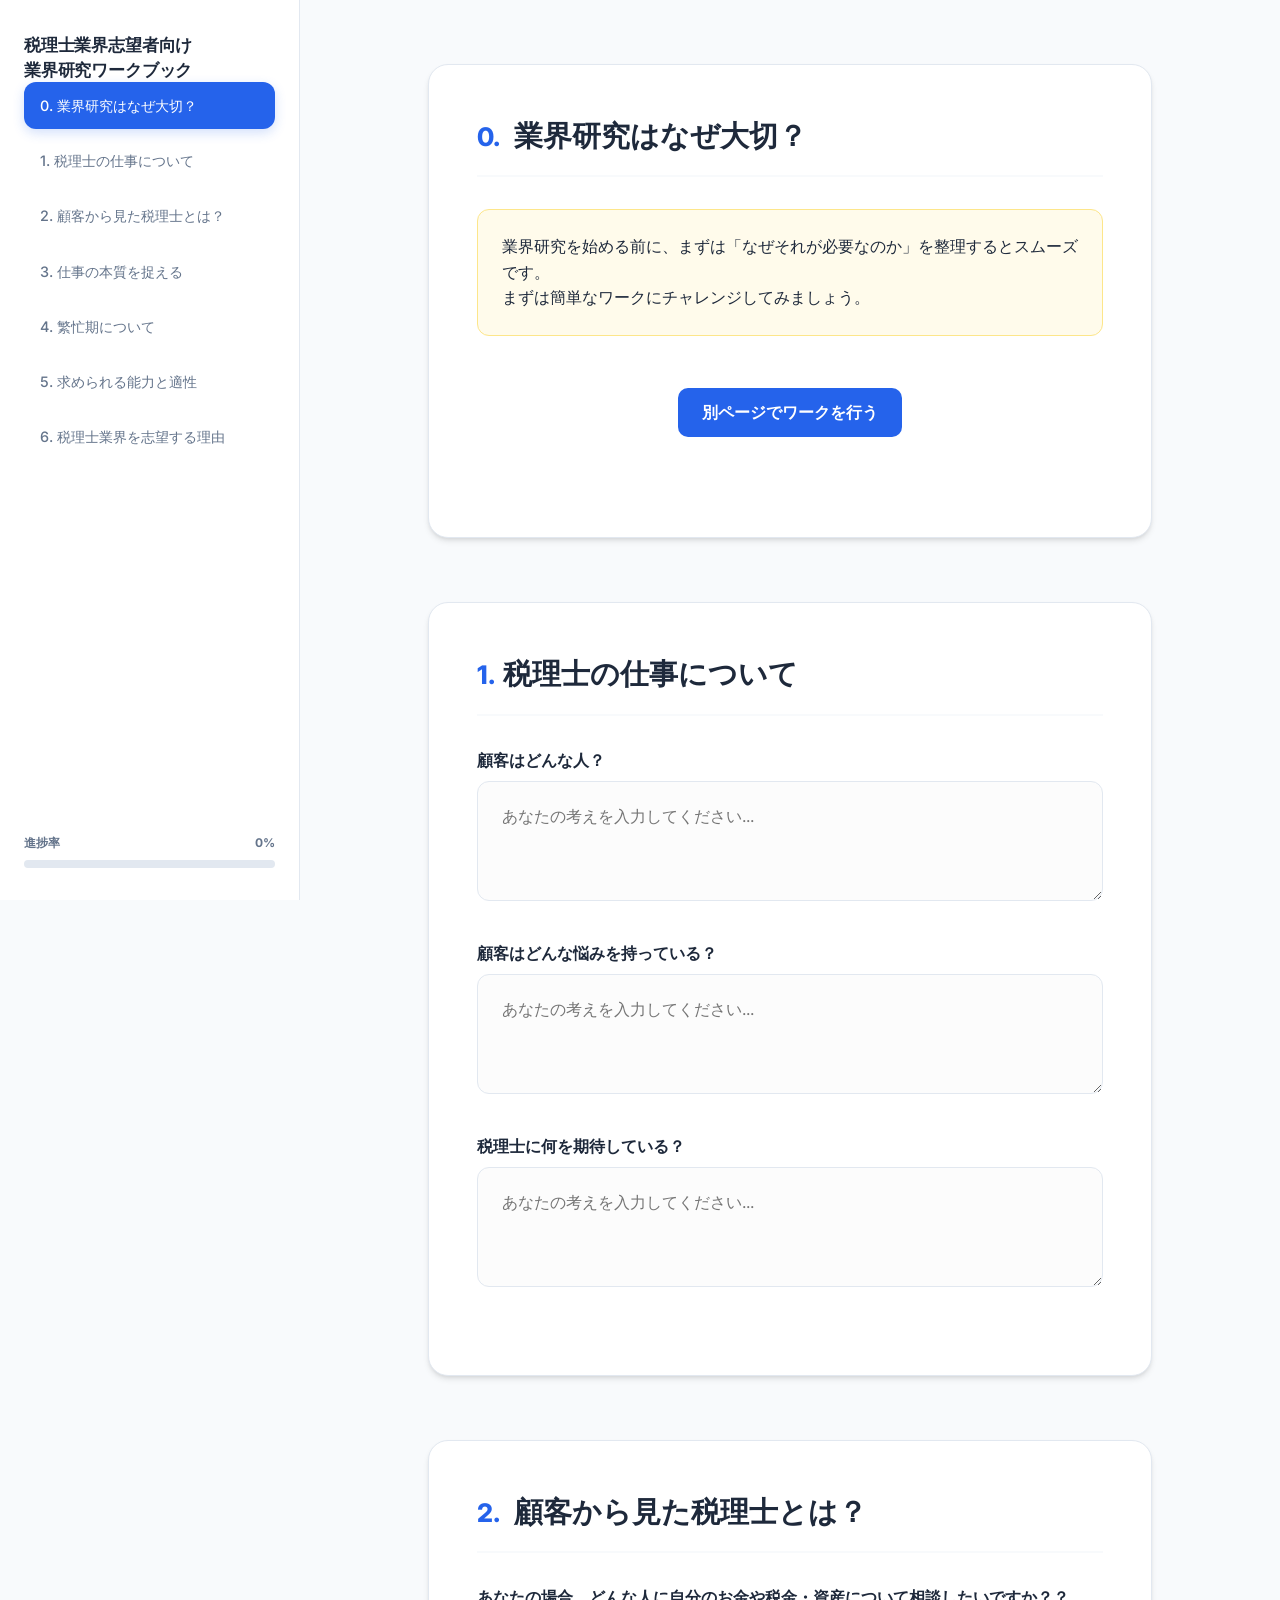
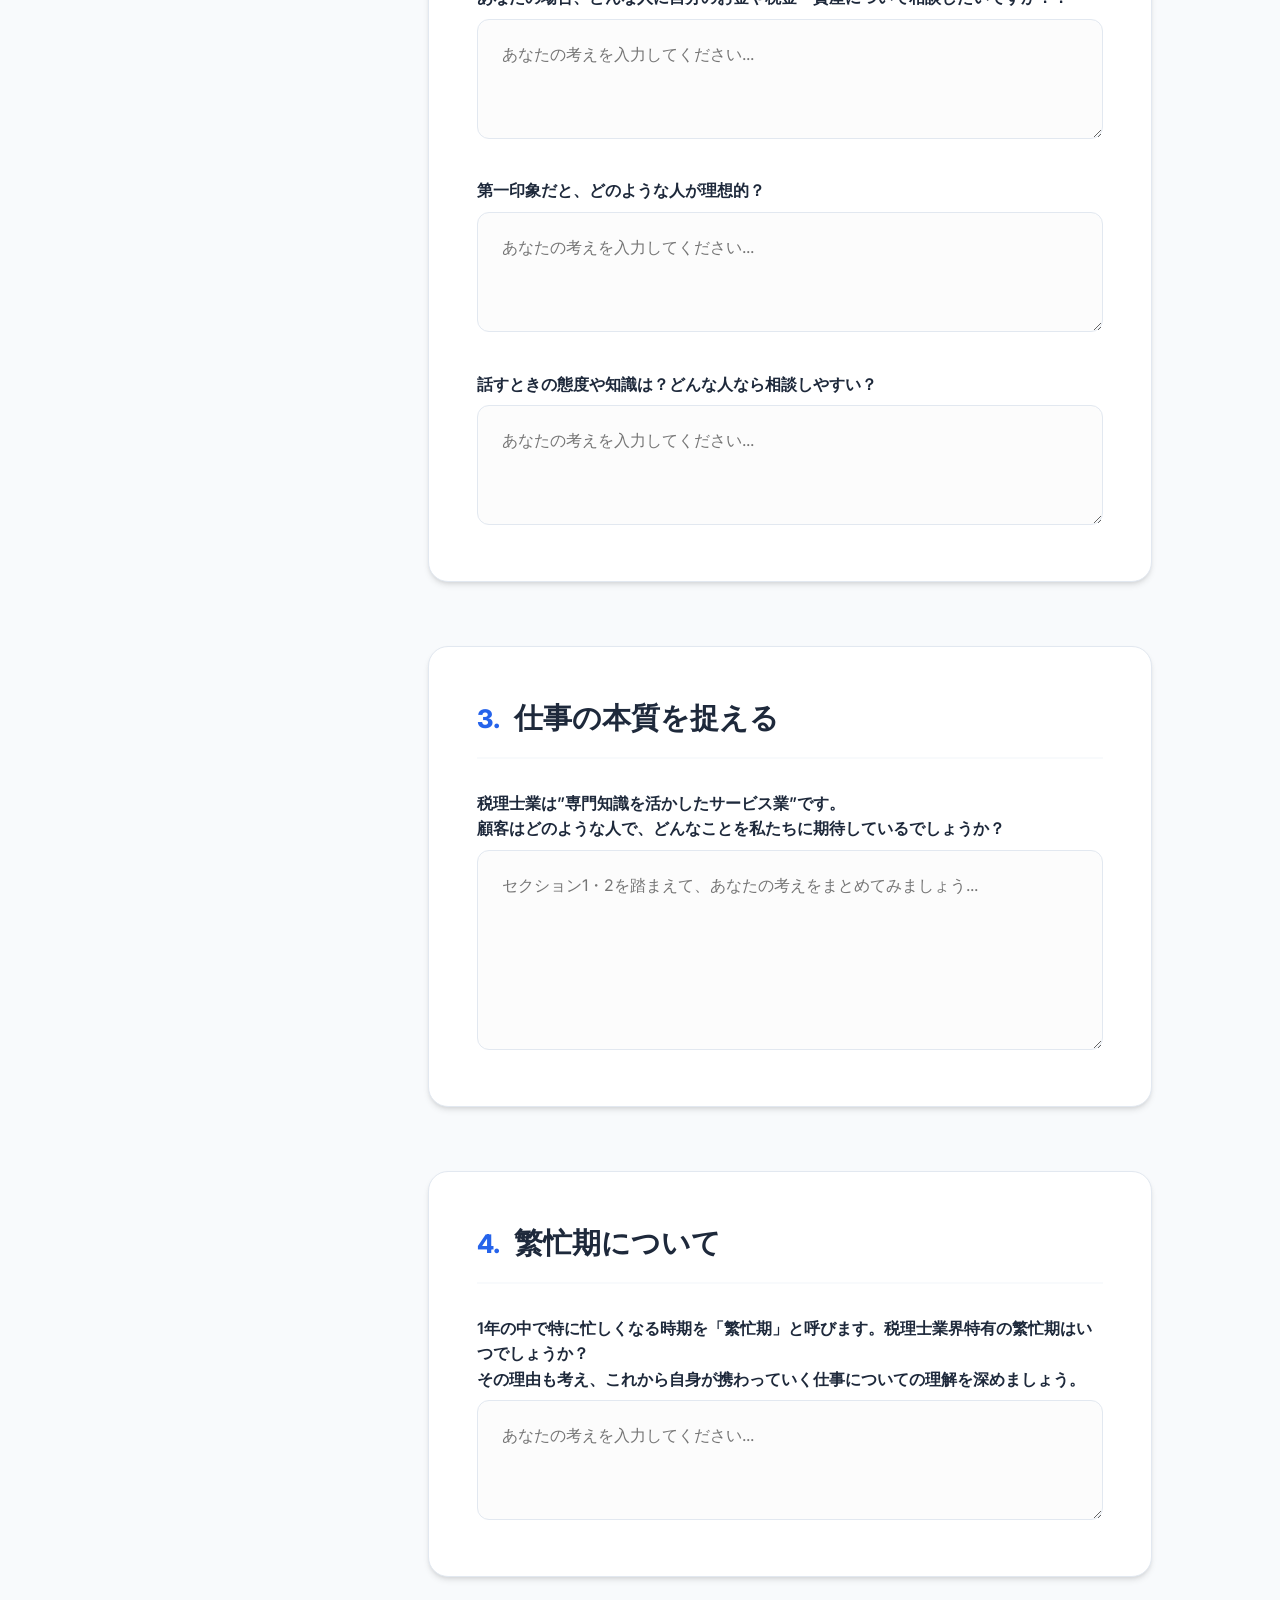
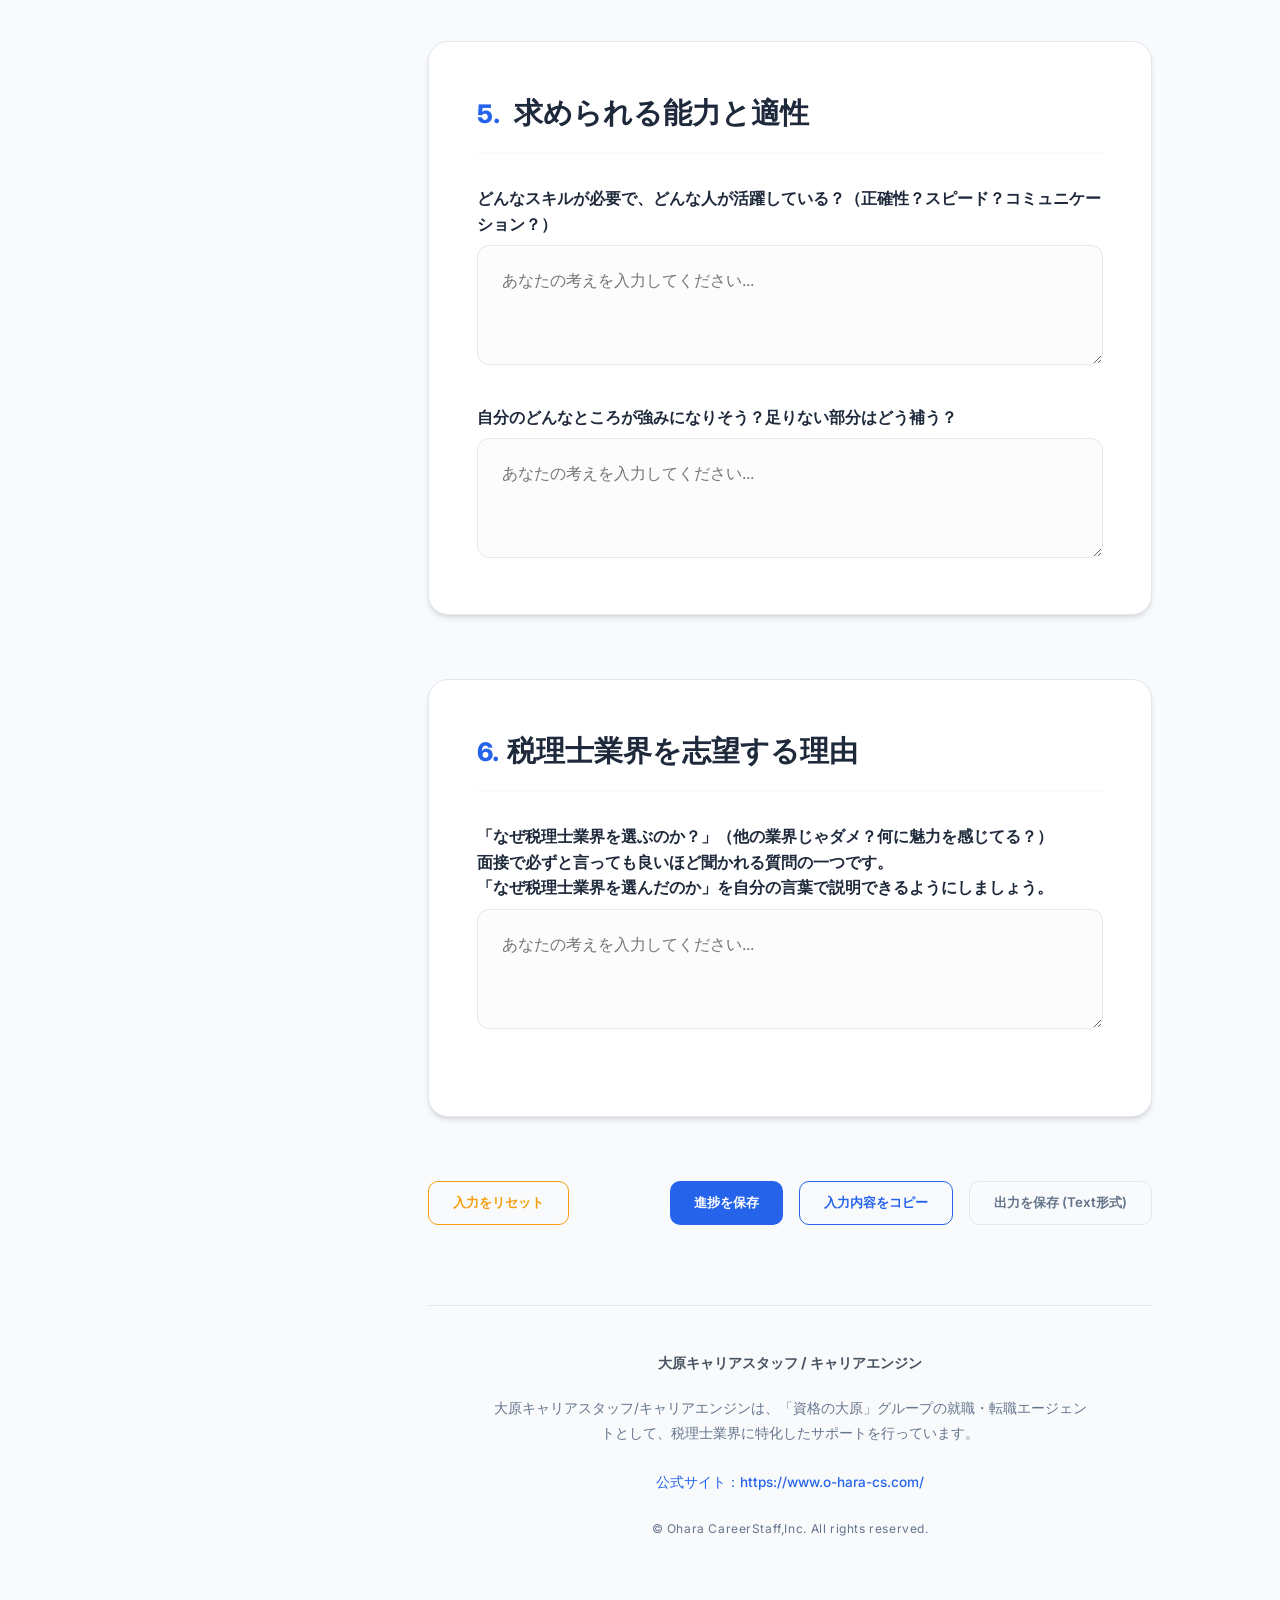
==== commit a0debec6: "文言修正" ====
--- a/index.html
+++ b/index.html
@@ -202,7 +202,7 @@
                     style="color: var(--accent); border-color: var(--accent);">入力をリセット</button>
                 <div style="flex: 1;"></div>
                 <button type="button" id="save-btn" class="btn btn-primary">進捗を保存</button>
-                <button type="button" id="copy-btn" class="btn btn-outline" style="color: var(--primary); border-color: var(--primary);">入力をコピー</button>
+                <button type="button" id="copy-btn" class="btn btn-outline" style="color: var(--primary); border-color: var(--primary);">入力内容をコピー</button>
                 <button type="button" id="export-btn" class="btn btn-outline">出力を保存 (Text形式)</button>
             </div>
         </form>
--- a/style.css
+++ b/style.css
@@ -61,15 +61,13 @@
     gap: 8px;
 }
 
-.brand-logo {
-    width: 32px;
-    height: auto;
-}
-
-.brand-logo img {
-    width: 100%;
-    height: auto;
-    display: block;
+.sidebar-title {
+    font-family: 'Outfit', 'Inter', sans-serif;
+    font-size: 1.05rem;
+    font-weight: 800;
+    line-height: 1.5;
+    color: var(--text-main);
+    letter-spacing: -0.01em;
 }
 
 .brand-text {
